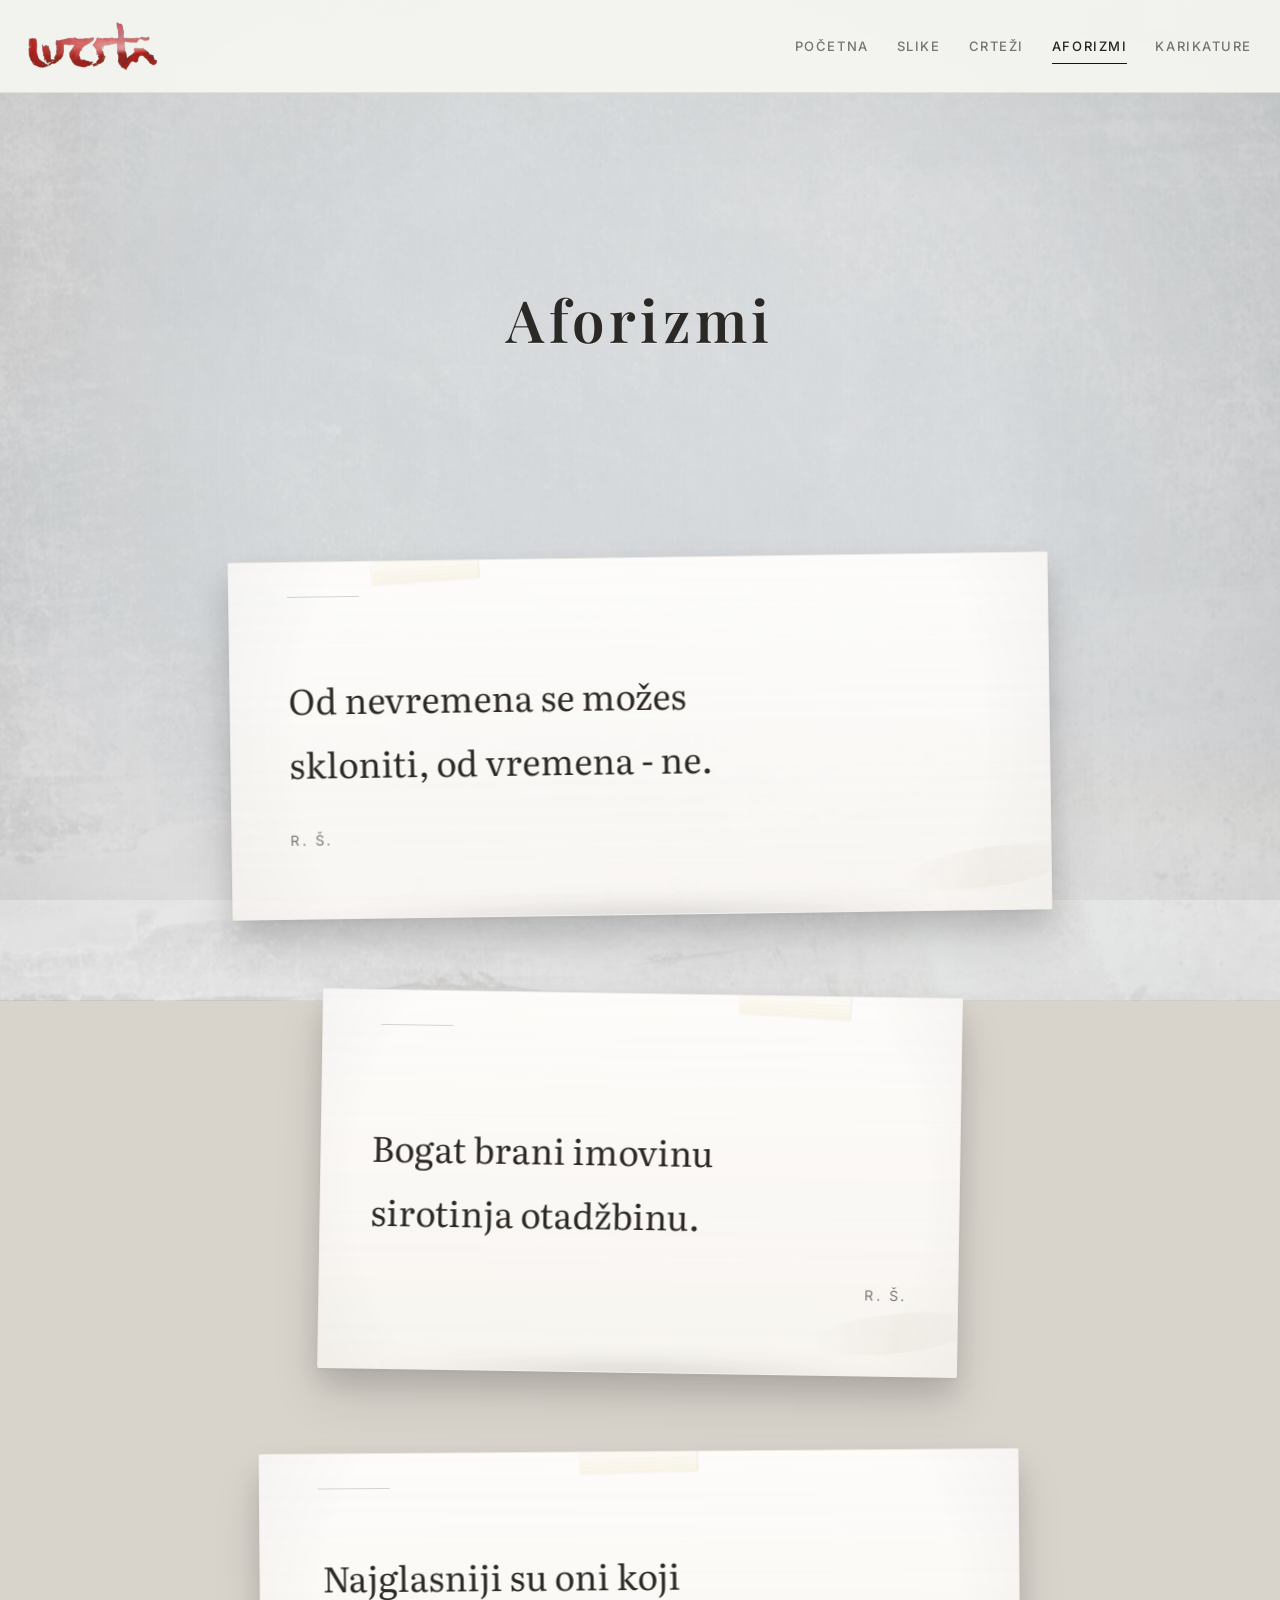
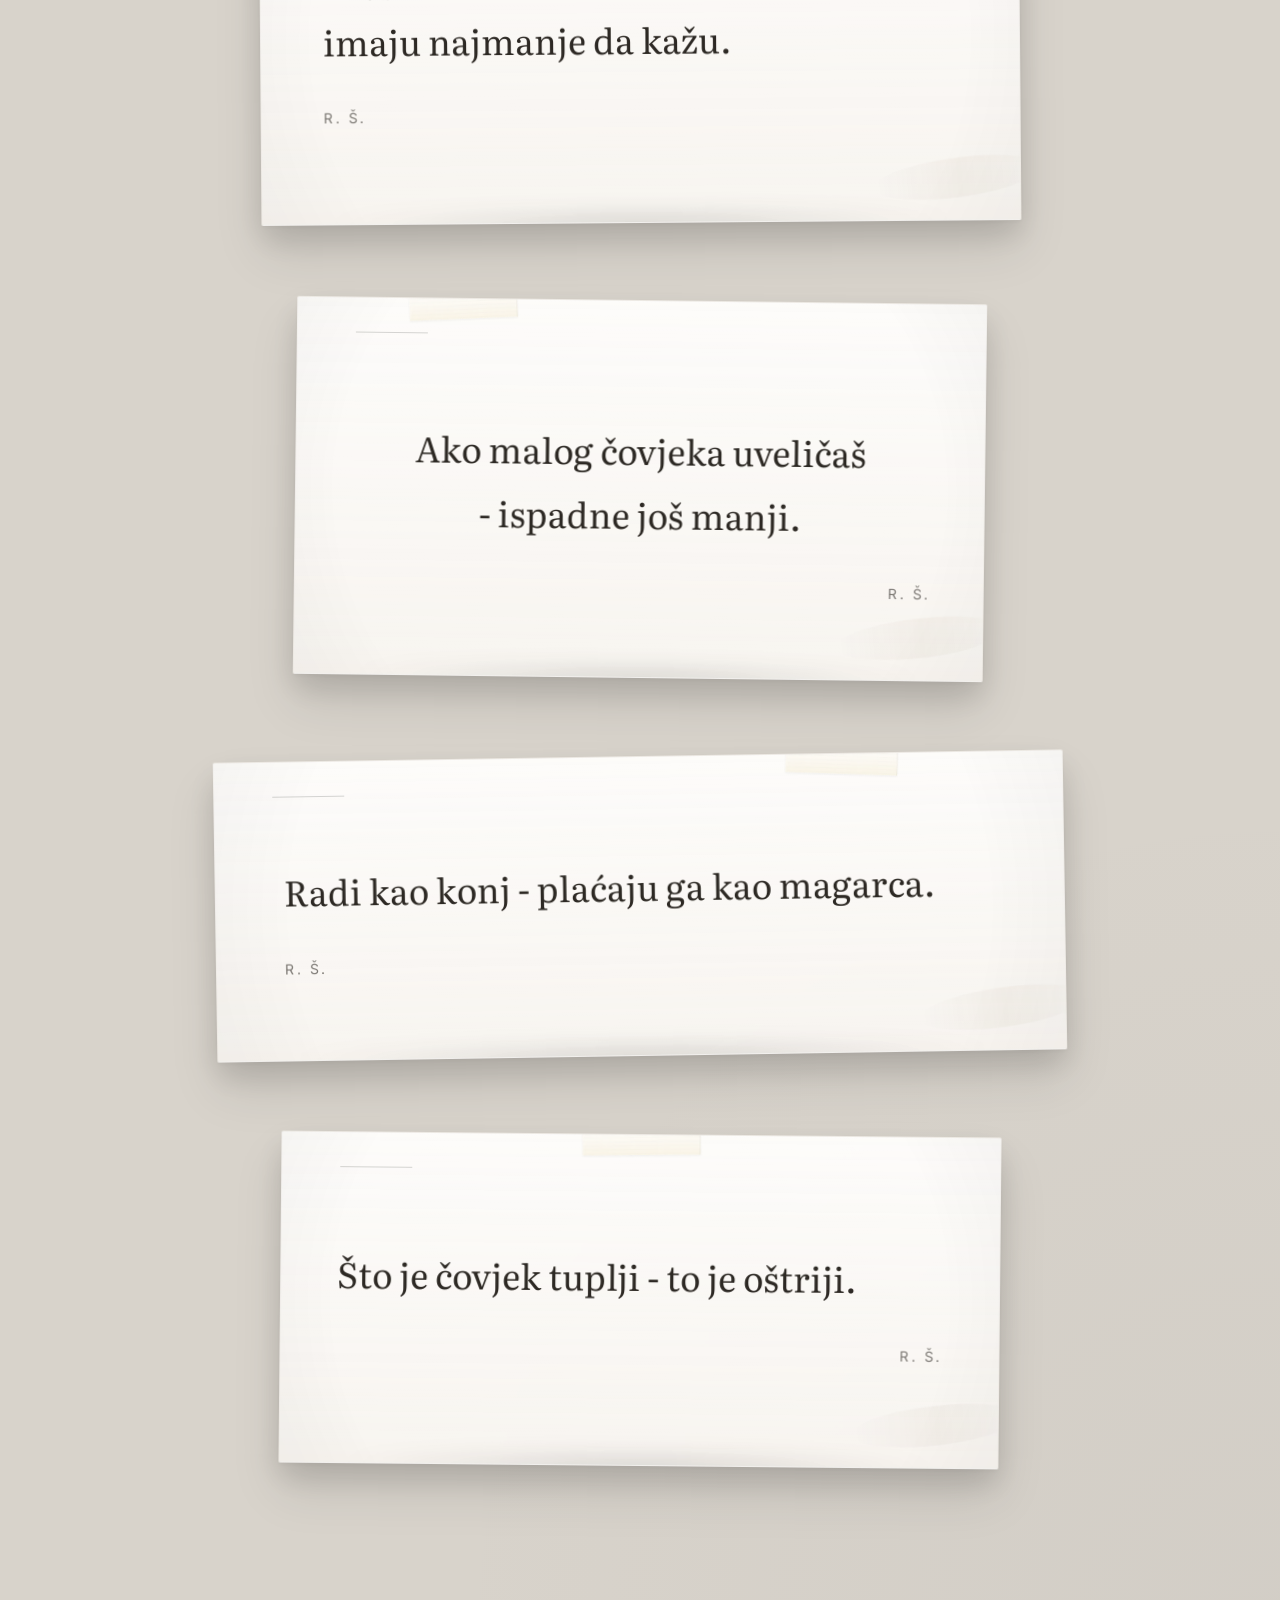
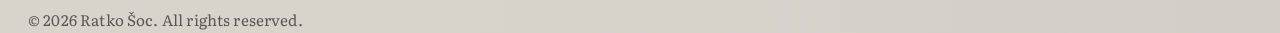
==== aforizmi.html @ 657dc5d2 "initial website upload" ====
<!DOCTYPE html>
<html lang="sr">
<head>
  <meta charset="UTF-8" />
  <meta name="viewport" content="width=device-width, initial-scale=1.0" />
  <title>Aforizmi — Ratko Šoc</title>
  <meta name="description" content="Aforizmi Ratka Šoca." />
  <link rel="preconnect" href="https://fonts.googleapis.com">
  <link rel="preconnect" href="https://fonts.gstatic.com" crossorigin>
  <link href="https://fonts.googleapis.com/css2?family=Cormorant+Garamond:wght@400;500;600&family=Inter:wght@400;500;600&family=Playfair+Display:wght@400;500;600&display=swap" rel="stylesheet">
  <link href="https://fonts.googleapis.com/css2?family=Literata:wght@400;500&display=swap" rel="stylesheet">
  <link rel="stylesheet" href="style.css" />
</head>
<body class="aforizmi-page">
  <div class="aforizmi-bg-texture" id="aforizmiBgTexture"></div>
  <div class="aforizmi-bg-vignette"></div>
  <div class="aforizmi-bg-soften"></div>

  <header class="site-header">
    <div class="container header-inner">
      <a href="index.html" class="brand brand-signature" aria-label="Ratko Šoc home">
        <img src="images/sutan potpis.png" alt="Ratko Šoc signature" class="signature-mark" />
      </a>

  <a href="index.html" class="nav-toggle gallery-home-link" aria-label="Povratak na početnu">
  Početna
</a>

      <nav class="nav" id="site-nav">
        <a href="index.html">Početna</a>
        <a href="paintings.html">Slike</a>
        <a href="drawings.html">Crteži</a>
        <a href="aforizmi.html" class="is-current">Aforizmi</a>
        <a href="karikature.html">Karikature</a>
      </nav>
    </div>
  </header>

  <main class="aforizmi-main">
    <section class="aforizmi-hero section">
      <div class="container">
        <!-- <span class="eyebrow">Misli i zapisi</span> -->
        <h1>Aforizmi</h1>
        <!-- <p>Više volim da se smiju na moj račun, nego na moj žiro račun broj</p> -->
      </div>
    </section>

    <section class="aforizmi-list section">
      <div class="container">
        <div class="aforizmi-item">
          <div class="aforizmi-paper-wrap r1">
            <article class="aforizmi-paper paper-a align-left airy signature-left">
              <span class="aforizmi-tape left"></span>
              <span class="aforizmi-line"></span>
              <span class="aforizmi-brush"></span>
              <span class="aforizmi-paper-shadow"></span>
              <div class="aforizmi-content">
                <div class="aforizmi-text">Od nevremena se možes skloniti, od vremena - ne.</div>
                <span class="aforizmi-author">R. Š.</span>
              </div>
            </article>
          </div>
        </div>

        <div class="aforizmi-item">
          <div class="aforizmi-paper-wrap r2">
            <article class="aforizmi-paper paper-d align-left tight signature-right">
              <span class="aforizmi-tape right"></span>
              <span class="aforizmi-line"></span>
              <span class="aforizmi-brush"></span>
              <span class="aforizmi-paper-shadow"></span>
              <div class="aforizmi-content">
                <div class="aforizmi-text">Bogat brani imovinu sirotinja otadžbinu.</div>
                <span class="aforizmi-author">R. Š.</span>
              </div>
            </article>
          </div>
        </div>

        <div class="aforizmi-item">
          <div class="aforizmi-paper-wrap r3">
            <article class="aforizmi-paper paper-c align-left signature-left">
              <span class="aforizmi-tape center"></span>
              <span class="aforizmi-line"></span>
              <span class="aforizmi-brush"></span>
              <span class="aforizmi-paper-shadow"></span>
              <div class="aforizmi-content">
                <div class="aforizmi-text">Najglasniji su oni koji imaju najmanje da kažu.</div>
                <span class="aforizmi-author">R. Š.</span>
              </div>
            </article>
          </div>
        </div>

        <div class="aforizmi-item">
          <div class="aforizmi-paper-wrap r4">
            <article class="aforizmi-paper paper-b align-center tight signature-right">
              <span class="aforizmi-tape left"></span>
              <span class="aforizmi-line"></span>
              <span class="aforizmi-brush"></span>
              <span class="aforizmi-paper-shadow"></span>
              <div class="aforizmi-content">
                <div class="aforizmi-text">Ako malog čovjeka uveličaš - ispadne još manji.</div>
                <span class="aforizmi-author">R. Š.</span>
              </div>
            </article>
          </div>
        </div>

        <div class="aforizmi-item">
          <div class="aforizmi-paper-wrap r5">
            <article class="aforizmi-paper paper-e align-left airy signature-left">
              <span class="aforizmi-tape right"></span>
              <span class="aforizmi-line"></span>
              <span class="aforizmi-brush"></span>
              <span class="aforizmi-paper-shadow"></span>
              <div class="aforizmi-content">
                <div class="aforizmi-text">Radi kao konj - plaćaju ga kao magarca.</div>
                <span class="aforizmi-author">R. Š.</span>
              </div>
            </article>
          </div>
        </div>

        <div class="aforizmi-item">
          <div class="aforizmi-paper-wrap r6">
            <article class="aforizmi-paper paper-f align-left tight signature-right">
              <span class="aforizmi-tape center"></span>
              <span class="aforizmi-line"></span>
              <span class="aforizmi-brush"></span>
              <span class="aforizmi-paper-shadow"></span>
              <div class="aforizmi-content">
                <div class="aforizmi-text">Što je čovjek tuplji - to je oštriji.</div>
                <span class="aforizmi-author">R. Š.</span>
              </div>
            </article>
          </div>
        </div>
      </div>
    </section>
  </main>

  <footer class="site-footer">
    <div class="container">
      © <span id="year"></span> Ratko Šoc. All rights reserved.
    </div>
  </footer>

  <script src="app.js"></script>
</body>
</html>
---- style.css ----
:root {
  --bg: #f8f7f3;
  --text: #141414;
  --muted: #6d6a64;
  --line: rgba(20, 20, 20, 0.1);
  --soft: #efede7;
  --max: 1240px;
  --transition: 320ms ease;
  --shadow-soft: 0 20px 60px rgba(0, 0, 0, 0.06);
}

* {
  box-sizing: border-box;
  margin: 0;
  padding: 0;
}

html {
  scroll-behavior: smooth;
}

body {
  font-family: 'Inter', sans-serif;
  background:
    radial-gradient(circle at top left, rgba(180, 173, 158, 0.12), transparent 28%),
    radial-gradient(circle at bottom right, rgba(120, 120, 120, 0.06), transparent 24%),
    var(--bg);
  color: var(--text);
  line-height: 1.6;
  -webkit-font-smoothing: antialiased;
  text-rendering: optimizeLegibility;
}

img {
  max-width: 100%;
  display: block;
}

button,
a {
  color: inherit;
}

a {
  text-decoration: none;
}

.container {
  width: min(var(--max), calc(100% - 56px));
  margin: 0 auto;
}

.site-header {
  position: sticky;
  top: 0;
  z-index: 100;
  background: rgba(248, 247, 243, 0.78);
  backdrop-filter: blur(14px);
  border-bottom: 1px solid rgba(20, 20, 20, 0.08);
}

.header-inner {
  min-height: 92px;
  display: flex;
  align-items: center;
  justify-content: space-between;
  gap: 28px;
}

.brand {
  display: inline-flex;
  align-items: center;
  min-height: 56px;
}

.brand-signature {
  padding: 6px 0;
}

.signature-mark {
  height: 48px;
  width: auto;
  object-fit: contain;
  mix-blend-mode: multiply;
  filter: contrast(1.02) saturate(0.95);
  transition: transform var(--transition), opacity var(--transition);
}

.brand:hover .signature-mark,
.brand:focus-visible .signature-mark {
  transform: translateY(-1px);
  opacity: 0.92;
}

.nav-toggle {
  display: none;
  border: 0;
  background: transparent;
  font-size: 0.98rem;
  cursor: pointer;
  color: var(--text);
  letter-spacing: 0.06em;
  text-transform: uppercase;
}

.nav {
  display: flex;
  align-items: center;
  gap: 30px;
}

.nav a {
  position: relative;
  font-size: 0.88rem;
  color: var(--muted);
  letter-spacing: 0.08em;
  text-transform: uppercase;
  transition: color var(--transition);
}

.nav a::after {
  content: "";
  position: absolute;
  left: 0;
  bottom: -8px;
  width: 100%;
  height: 1px;
  background: var(--text);
  transform: scaleX(0);
  transform-origin: left;
  transition: transform var(--transition);
}

.nav a:hover,
.nav a:focus-visible,
.nav a.is-current {
  color: var(--text);
}

.nav a:hover::after,
.nav a:focus-visible::after,
.nav a.is-current::after {
  transform: scaleX(1);
}

.hero {
  padding: 80px 0 56px;
}

.hero-grid {
  display: grid;
  grid-template-columns: minmax(0, 0.95fr) minmax(0, 1.2fr);
  gap: 64px;
  align-items: center;
}

.hero-copy {
  max-width: 500px;
 
}

.eyebrow {
  display: inline-block;
  font-size: 0.78rem;
  text-transform: uppercase;
  letter-spacing: 0.18em;
  color: var(--muted);
  margin-bottom: 22px;
}

h1,
h2,
h3 {
  font-family: 'Playfair Display', serif;
  font-weight: 500;
  line-height: 0.95;
  letter-spacing: -0.02em;
}

h1 {
  font-size: clamp(3.3rem, 7vw, 6rem);
  margin-bottom: 26px;
}

.hero-copy .artist-quote p  {
  font-family: 'Literata', serif;
  color: rgba(40, 36, 32, 0.75);
  line-height: 1.7;
}

.hero-actions {
  display: flex;
  gap: 14px;
  flex-wrap: wrap;
}

.button,
.button-secondary {
  display: inline-flex;
  align-items: center;
  justify-content: center;
  min-height: 48px;
  padding: 0 22px;
  border: 1px solid var(--text);
  font-size: 0.92rem;
  transition: all var(--transition);
  cursor: pointer;
}

.button {
  background: var(--text);
  color: #fff;
}

.button:hover,
.button:focus-visible {
  transform: translateY(-2px);
  box-shadow: var(--shadow-soft);
  background: #262626;
  border-color: #262626;
}

.button-secondary {
  background: transparent;
  color: var(--text);
  border-color: rgba(20, 20, 20, 0.16);
}

.button-secondary:hover,
.button-secondary:focus-visible {
  transform: translateY(-2px);
  border-color: var(--text);
  background: rgba(255, 255, 255, 0.55);
}

.hero-figure {
  position: relative;
  background: rgba(255, 255, 255, 0.56);
  padding: 20px;
  box-shadow: var(--shadow-soft);
  border: 1px solid rgba(20, 20, 20, 0.06);
}

.hero-figure::before {
  content: "";
  position: absolute;
  inset: 12px;
  border: 1px solid rgba(20, 20, 20, 0.05);
  pointer-events: none;
  z-index: 2;
}

.hero-carousel {
  overflow: hidden;
}

.hero-carousel-track {
  position: relative;
  width: 100%;
  aspect-ratio: 4 / 5;
  background: #f3f0ea;
}

.hero-slide {
  position: absolute;
  inset: 0;
  opacity: 0;
  z-index: 0;
  pointer-events: none;
  transition: opacity 1200ms ease;
}

.hero-slide.active {
  opacity: 1;
  z-index: 1;
  pointer-events: auto;
}

.hero-slide img {
  width: 100%;
  height: 100%;
  object-fit: cover;
  transform: scale(1);
}

@keyframes heroKenBurns {
  from { transform: scale(1); }
  to { transform: scale(1.08); }
}

.hero-dots {
  position: absolute;
  left: 50%;
  bottom: 72px;
  transform: translateX(-50%);
  display: flex;
  gap: 8px;
  z-index: 3;
}

.hero-dot {
  width: 6px;
  height: 6px;
  border-radius: 50%;
  border: none;
  background: rgba(255, 255, 255, 0.4);
  cursor: pointer;
  transition: all 300ms ease;
}

.hero-dot.active {
  background: rgba(255, 255, 255, 0.95);
  transform: scale(1.6);
}

.hero-progress {
  position: absolute;
  left: 20px;
  right: 20px;
  bottom: 40px;
  height: 2px;
  background: rgba(255, 255, 255, 0.22);
  z-index: 3;
  overflow: hidden;
}

.hero-progress-bar {
  height: 100%;
  width: 0%;
  background: rgba(255, 255, 255, 0.92);
}

.hero-caption {
  display: flex;
  justify-content: space-between;
  gap: 16px;
  padding-top: 14px;
  font-size: 0.84rem;
  color: var(--muted);
  letter-spacing: 0.04em;
}

.section {
  padding: 86px 0;
  border-top: 1px solid var(--line);
}

.section-head {
  display: flex;
  align-items: end;
  justify-content: space-between;
  gap: 24px;
  margin-bottom: 34px;
}

.section-head h2 {
  font-size: clamp(2.6rem, 4vw, 3.8rem);
}

.section-head p {
  max-width: 46ch;
  color: var(--muted);
  font-size: 0.97rem;
}

.entry-grid {
  display: grid;
  grid-template-columns: repeat(3, 1fr);
  gap: 30px;
}

.entry-card {
  display: block;
}

.entry-media {
  overflow: hidden;
  background: rgba(255, 255, 255, 0.54);
  margin-bottom: 16px;
  padding: 14px;
  border: 1px solid rgba(20, 20, 20, 0.06);
  transition: transform var(--transition), box-shadow var(--transition);
  
}
.entry-media img {
  width: 100%;
  height: 420px;
  object-fit: cover;
  transition: transform 700ms ease;
}

.entry-card:hover .entry-media,
.entry-card:focus-visible .entry-media {
  transform: translateY(-4px);
  box-shadow: var(--shadow-soft);
}

.entry-card:hover .entry-media img,
.entry-card:focus-visible .entry-media img {
  transform: scale(1.035);
}

.entry-meta {
  display: flex;
  flex-direction: column;     /* stack text */
  align-items: center;        /* center horizontally */
  justify-content: center;
  text-align: center;         /* center text */
}

.entry-meta h3 {
  font-size: 2.3rem;
  margin: 0;
  letter-spacing: -0.01em;
}

.entry-meta span {
  color: var(--muted);
  font-size: 0.92rem;
}

.about-grid {
  display: grid;
  grid-template-columns: 0.95fr 1.05fr;
  gap: 54px;
  align-items: start;
}

.about-image {
  background: rgba(255, 255, 255, 0.56);
  /* padding: 20px; */
  box-shadow: var(--shadow-soft);
  border: 1px solid rgba(20, 20, 20, 0.06);
}

.about-image img {
  width: 100%;
  aspect-ratio: 4 / 5;
  object-fit: cover;
}

.about-copy {
  display: flex;
  flex-direction: column;
}

.about-copy h2 {
  font-size: clamp(2.8rem, 4.5vw, 4.2rem);
  margin-bottom: 3rem;
}

.about-copy p {
  color: var(--muted);
  max-width: 60ch;
  margin-bottom: 1.5rem;
  font-size: 0.99rem;
}


.list-grid {
  display: grid;
  grid-template-columns: 1fr 1fr;
  gap: 42px;
}

.list-block h3 {
  font-size: 2rem;
  margin-bottom: 20px;
}

.list-item {
  padding: 17px 0;
  border-bottom: 1px solid var(--line);
  color: var(--muted);
  display: flex;
  justify-content: space-between;
  gap: 18px;
  font-size: 0.94rem;
}

.list-item strong {
  color: var(--text);
  font-weight: 500;
}

.contact-box {
  max-width: 760px;
}

.contact-box h2 {
  font-size: clamp(2.8rem, 5vw, 4.7rem);
  margin-bottom: 18px;
}

.contact-box p {
  color: var(--muted);
  font-size: 1rem;
  margin-bottom: 30px;
  max-width: 52ch;
}

.contact-links {
  display: flex;
  flex-wrap: wrap;
  gap: 14px;
}

.contact-links a {
  min-height: 48px;
  display: inline-flex;
  align-items: center;
  padding: 0 18px;
  border: 1px solid rgba(20, 20, 20, 0.12);
  background: rgba(255, 255, 255, 0.42);
  transition: border-color var(--transition), transform var(--transition), background var(--transition);
}

.contact-links a:hover {
  border-color: var(--text);
  background: rgba(255, 255, 255, 0.8);
  transform: translateY(-2px);
}

.subhero {
  padding: 72px 0 24px;
}

.subhero-inner h1 {
  margin-bottom: 18px;
}

.gallery-section {
  padding-top: 34px;
}

.gallery-grid {
  display: grid;
  grid-template-columns: repeat(3, 1fr);
  gap: 26px;
}

.gallery-card {
  border: 0;
  background: transparent;
  cursor: pointer;
  padding: 0;
}

.gallery-card img {
  width: 100%;
  height: 420px;
  object-fit: cover;
  background: rgba(255, 255, 255, 0.56);
  padding: 14px;
  border: 1px solid rgba(20, 20, 20, 0.06);
  transition: transform var(--transition), box-shadow var(--transition);
}

.gallery-card:hover img,
.gallery-card:focus-visible img {
  transform: translateY(-4px);
  box-shadow: var(--shadow-soft);
}

/* MINIMAL GALLERY LIGHTBOX */

.lightbox {
  position: fixed;
  inset: 0;
  background: rgba(248, 247, 243, 0.985);
  display: none;
  align-items: center;
  justify-content: center;
  z-index: 999;
  padding: 36px 24px 24px;
}

.lightbox.active {
  display: flex;
}

.gallery-lightbox-minimal {
  background: rgba(248, 247, 243, 0.985);
}

.gallery-minimal-stage {
  width: min(1400px, 100%);
  height: 100%;
  display: grid;
  grid-template-columns: 90px minmax(0, 1fr) 90px;
  align-items: center;
  gap: 18px;
}

.gallery-minimal-figure-wrap {
  display: flex;
  flex-direction: column;
  align-items: center;
  justify-content: center;
  min-width: 0;
}

.gallery-minimal-figure {
  width: 100%;
  display: flex;
  align-items: center;
  justify-content: center;
}

.gallery-minimal-figure img,
#galleryLightboxImage {
  max-width: 100%;
  max-height: 78vh;
  width: auto;
  height: auto;
  object-fit: contain;
  box-shadow: 0 18px 60px rgba(0, 0, 0, 0.06);
}

.gallery-minimal-meta {
  margin-top: 18px;
  display: flex;
  align-items: center;
  justify-content: center;
  flex-wrap: wrap;
  gap: 10px;
  color: var(--muted);
  font-size: 0.9rem;
  letter-spacing: 0.03em;
  text-align: center;
}

.gallery-meta-title,
#galleryLightboxTitle {
  color: var(--text);
  font-family: 'Cormorant Garamond', serif;
  font-size: 1.4rem;
  line-height: 1;
}

.gallery-meta-year,
.gallery-meta-technique,
.gallery-meta-sep,
#galleryLightboxYear,
#galleryLightboxTechnique {
  color: var(--muted);
}

.gallery-nav {
  border: none;
  background: transparent;
  color: var(--muted);
  font-size: 0.82rem;
  letter-spacing: 0.14em;
  text-transform: uppercase;
  cursor: pointer;
  transition: color var(--transition), transform var(--transition), opacity var(--transition);
  align-self: center;
  justify-self: center;
  opacity: 0.7;
}

.gallery-nav:hover,
.gallery-nav:focus-visible {
  color: var(--text);
  opacity: 1;
  transform: translateY(-1px);
}

.lightbox-close.minimal-close,
.minimal-close {
  position: absolute;
  top: 18px;
  right: 18px;
  border: none;
  background: transparent;
  color: var(--muted);
  font-size: 0.82rem;
  letter-spacing: 0.14em;
  text-transform: uppercase;
  padding: 0;
  min-height: auto;
  cursor: pointer;
}

.lightbox-close.minimal-close:hover,
.lightbox-close.minimal-close:focus-visible,
.minimal-close:hover,
.minimal-close:focus-visible {
  color: var(--text);
  transform: none;
}

/* fallback for old lightbox controls */
.lightbox-controls {
  display: flex;
  gap: 10px;
  margin-top: 20px;
  flex-wrap: wrap;
}

.lightbox-btn,
.lightbox-close {
  border: 1px solid rgba(20, 20, 20, 0.12);
  background: rgba(255, 255, 255, 0.9);
  color: var(--text);
  min-height: 44px;
  padding: 0 16px;
  cursor: pointer;
  transition: border-color var(--transition), transform var(--transition);
}

.lightbox-btn:hover,
.lightbox-close:hover {
  border-color: var(--text);
  transform: translateY(-1px);
}

.site-footer {
  font-family: 'Literata', serif;
  font-size: 0.95rem;
  letter-spacing: 0.01em;
  color: rgba(40, 36, 32, 0.7);
}

@media (max-width: 1024px) {
  .hero-grid,
  .about-grid,
  .list-grid {
    grid-template-columns: 1fr;
  }

  .entry-grid,
  .gallery-grid {
    grid-template-columns: repeat(2, 1fr);
  }
}

@media (max-width: 900px) {
  .gallery-minimal-stage {
    grid-template-columns: 1fr;
    gap: 14px;
  }

  .gallery-nav {
    font-size: 0.78rem;
    letter-spacing: 0.12em;
  }

  .gallery-nav-prev {
    order: 2;
  }

  .gallery-minimal-figure-wrap {
    order: 1;
  }

  .gallery-nav-next {
    order: 3;
  }

  .gallery-minimal-figure img,
  #galleryLightboxImage {
    max-height: 68vh;
  }

  .gallery-minimal-meta {
    margin-top: 16px;
    gap: 8px;
  }

  .gallery-meta-title,
  #galleryLightboxTitle {
    width: 100%;
    font-size: 1.25rem;
  }
}

@media (max-width: 720px) {
  .container {
    width: min(var(--max), calc(100% - 28px));
  }

  .header-inner {
    min-height: 78px;
    align-items: center;
  }

  .signature-mark {
    height: 36px;
  }

  .nav-toggle {
    display: inline-flex;
  }

  .nav {
    position: absolute;
    left: 14px;
    right: 14px;
    top: calc(100% + 10px);
    background: rgba(248, 247, 243, 0.98);
    border: 1px solid rgba(20, 20, 20, 0.08);
    padding: 16px;
    display: none;
    flex-direction: column;
    align-items: flex-start;
    gap: 14px;
    box-shadow: var(--shadow-soft);
  }

  .nav.open {
    display: flex;
  }

  .hero {
    padding-top: 42px;
  }

  .hero-dots {
    bottom: 68px;
  }

  .hero-progress {
    left: 20px;
    right: 20px;
    bottom: 38px;
  }

  .entry-grid,
  .gallery-grid {
    grid-template-columns: 1fr;
  }

  .section-head,
  .hero-caption,
  .list-item,
  .gallery-detail-item,
  .entry-meta {
    flex-direction: column;
    align-items: flex-start;
  }

  .entry-media img,
  .gallery-card img {
    height: auto;
    aspect-ratio: 4 / 5;
  }

  .gallery-minimal-meta {
    flex-direction: column;
    gap: 6px;
  }

  .gallery-meta-sep {
    display: none;
  }
}
/*artist-quote*/
.artist-quote {
  margin: 44px 0 50px;
  max-width: 620px;
  position: relative;
  padding-left: 0;

  opacity: 0;
  transform: translateY(28px);
  animation: quoteReveal 1.4s cubic-bezier(0.22, 1, 0.36, 1) forwards;
  animation-delay: 0.4s;
}



/* main quote */
.artist-quote p {
  margin: 0;
  font-family: 'Literata', serif;
  font-size: clamp(20px, 1.6vw, 26px);
  line-height: 1.6;
  letter-spacing: 0.005em;
  color: rgba(20, 20, 20, 0.9);
  text-wrap: pretty;
}

/* author */
.artist-quote footer {
   font-family: 'Literata', serif;
  margin-top: 18px;
  padding-top: 14px;
  font-size: 1rem;
  letter-spacing: 0.16em;
  text-transform: uppercase;
  color: rgba(20, 20, 20, 0.42);

  border-top: 1px solid rgba(20, 20, 20, 0.08);

  display: block;
  width: 100%;
 
  text-align: right;
}

.quote-margin {
  margin:1000px;
}

/* animations */
@keyframes quoteReveal {
  0% {
    opacity: 0;
    transform: translateY(28px);
  }
  100% {
    opacity: 1;
    transform: translateY(0);
  }
}



/*quote mobile*/
@media (max-width: 720px) {
  .artist-quote {
    max-width: 100%;
    padding-left: 18px;
    margin: 28px 0 34px;
  }

  .artist-quote::after {
    font-size: 56px;
    top: -18px;
    left: -6px;
  }

  .artist-quote p {
    font-size: 19px;
    line-height: 1.5;
  }

  .artist-quote footer {
    margin-top: 14px;
    font-size: 10px;
    letter-spacing: 0.12em;
  }
}

/* AFORIZMI PAGE */
.aforizmi-page {
  background-color: #d8d3cb;
  color: #2f2a25;
  font-family: 'Inter', sans-serif;
  overflow-x: hidden;
  position: relative;
  min-height: 100vh;
}

.aforizmi-page .site-header {
  background: rgba(216, 211, 203, 0.82);
}

.aforizmi-bg-texture,
.aforizmi-bg-vignette,
.aforizmi-bg-soften {
  position: fixed;
  inset: 0;
  pointer-events: none;
}

.aforizmi-bg-texture {
  inset: -60px;
  z-index: 0;
  background:
    linear-gradient(rgba(255,255,255,0.72), rgba(255,255,255,0.72)),
    url("images/tekstura.jpg") center center / cover no-repeat;
  transform: translate3d(0, 0, 0) scale(1.08);
  will-change: transform;
}

.aforizmi-bg-vignette {
  z-index: 0;
  background: radial-gradient(circle at center, rgba(255,255,255,0) 45%, rgba(0,0,0,0.14) 100%);
  opacity: 0.42;
}

.aforizmi-bg-soften {
  z-index: 0;
  background:
    linear-gradient(rgba(255,255,255,0.06) 1px, transparent 1px),
    linear-gradient(90deg, rgba(0,0,0,0.02) 1px, transparent 1px);
  background-size: 6px 6px;
  opacity: 0.08;
  mix-blend-mode: multiply;
}

.aforizmi-main {
  position: relative;
  z-index: 1;
}

.aforizmi-hero {
  min-height: 48vh;
  display: flex;
  align-items: center;
  justify-content: center;
  text-align: center;
  padding: 72px 0 36px;
  border-top: 0;
}

.aforizmi-hero h1 {
  margin-bottom: 16px;
  font-family: 'Playfair Display', serif;
  font-size: clamp(34px, 5vw, 58px);
  font-weight: 600;
  line-height: 1.08;
  letter-spacing: 0.08em;
  color: #2b2926;
  text-shadow: 0 1px 0 rgba(255,255,255,0.4);
}

.aforizmi-hero p {
  max-width: 42ch;
  margin: 0 auto;
  font-size: 16px;
  line-height: 1.9;
  color: rgba(47, 42, 37, 0.72);
}

.aforizmi-list {
  padding-top: 10px;
  border-top: 0;
}

.aforizmi-item {
  display: flex;
  justify-content: center;
  padding: 22px 0 56px;
}

.aforizmi-paper-wrap {
  position: relative;
  width: 100%;
  display: flex;
  justify-content: center;
  opacity: 0;
  transform: translateY(40px);
  transition: opacity 900ms ease, transform 900ms ease;
}

.aforizmi-paper-wrap.visible {
  opacity: 1;
  transform: translateY(0);
}

.aforizmi-paper-wrap.r1 { --paper-rotate: -0.8deg; }
.aforizmi-paper-wrap.r2 { --paper-rotate: 0.9deg; }
.aforizmi-paper-wrap.r3 { --paper-rotate: -0.45deg; }
.aforizmi-paper-wrap.r4 { --paper-rotate: 0.7deg; }
.aforizmi-paper-wrap.r5 { --paper-rotate: -0.9deg; }
.aforizmi-paper-wrap.r6 { --paper-rotate: 0.55deg; }

.aforizmi-paper {
  position: relative;
  width: 100%;
  transform: rotate(var(--paper-rotate, 0deg));
  background:
    linear-gradient(180deg, rgba(255,255,255,0.78), rgba(255,255,255,0.36)),
    rgba(249, 245, 237, 0.82);
  border: 1px solid rgba(75, 61, 47, 0.06);
  border-radius: 2px;
  backdrop-filter: blur(1.2px);
  overflow: hidden;
  box-shadow:
    0 2px 4px rgba(0,0,0,0.04),
    0 14px 30px rgba(0,0,0,0.12),
    0 28px 50px rgba(0,0,0,0.10);
  transition: transform 350ms ease, box-shadow 350ms ease;
}

.aforizmi-paper:hover {
  transform: rotate(var(--paper-rotate, 0deg)) translateY(-3px);
  box-shadow:
    0 4px 8px rgba(0,0,0,0.05),
    0 18px 34px rgba(0,0,0,0.14),
    0 34px 58px rgba(0,0,0,0.11);
}

.aforizmi-paper-shadow {
  position: absolute;
  left: 6%;
  right: 6%;
  bottom: -18px;
  height: 32px;
  z-index: -1;
  background: radial-gradient(ellipse at center, rgba(0,0,0,0.16) 0%, rgba(0,0,0,0.06) 45%, rgba(0,0,0,0.00) 75%);
  filter: blur(10px);
  transform: scaleX(0.92);
}

.aforizmi-paper::before {
  content: "";
  position: absolute;
  inset: 0;
  pointer-events: none;
  background:
    linear-gradient(rgba(0,0,0,0.012) 1px, transparent 1px),
    linear-gradient(90deg, rgba(0,0,0,0.010) 1px, transparent 1px);
  background-size: 4px 4px;
  opacity: 0.15;
  transform: scale(1.01);
}

.aforizmi-paper::after {
  content: "";
  position: absolute;
  inset: 0;
  pointer-events: none;
  background: radial-gradient(circle at center, rgba(0,0,0,0) 78%, rgba(0,0,0,0.08) 100%);
  mix-blend-mode: multiply;
  opacity: 0.35;
}

.aforizmi-line {
  position: absolute;
  top: 34px;
  left: 58px;
  width: 72px;
  height: 1px;
  background: rgba(0,0,0,0.16);
  z-index: 2;
}

.aforizmi-tape {
  position: absolute;
  width: 118px;
  height: 34px;
  top: -14px;
  left: 50%;
  z-index: 3;
  background: linear-gradient(180deg, rgba(255,255,255,0.54), rgba(239,228,194,0.40));
  border-left: 1px solid rgba(255,255,255,0.20);
  border-right: 1px solid rgba(0,0,0,0.04);
  box-shadow: 0 1px 2px rgba(0,0,0,0.05), 0 0 0 1px rgba(255,255,255,0.08) inset;
  opacity: 0.94;
  backdrop-filter: blur(1px);
}

.aforizmi-tape::before {
  content: "";
  position: absolute;
  inset: 0;
  background:
    linear-gradient(90deg, rgba(255,255,255,0.10), rgba(255,255,255,0.02)),
    linear-gradient(rgba(0,0,0,0.025) 1px, transparent 1px);
  background-size: auto, 4px 4px;
  opacity: 0.38;
}

.aforizmi-tape.left { left: 24%; transform: translateX(-50%) rotate(-3deg); width: 108px; }
.aforizmi-tape.right { left: 74%; transform: translateX(-50%) rotate(2.8deg); width: 112px; }
.aforizmi-tape.center { left: 50%; transform: translateX(-50%) rotate(-1deg); }

.aforizmi-content { position: relative; z-index: 2; }
.aforizmi-text {
  margin: 20px 0 34px;
  font-family: 'Cormorant Garamond', serif;
  font-size: clamp(26px, 3.3vw, 35px);
  line-height: 1.82;
  max-width: 32ch;
  color: #2d2924;
  text-wrap: balance;
}

.aforizmi-author {
  display: block;
  max-width: 32ch;
  font-size: 14px;
  letter-spacing: 0.16em;
  text-transform: uppercase;
  color: rgba(47, 42, 37, 0.62);
}

.aforizmi-paper.paper-a { max-width: 820px; padding: 86px 58px 66px; }
.aforizmi-paper.paper-b { max-width: 690px; padding: 98px 52px 74px; }
.aforizmi-paper.paper-c { max-width: 760px; padding: 72px 62px 94px; }
.aforizmi-paper.paper-d { max-width: 640px; padding: 106px 50px 68px; }
.aforizmi-paper.paper-e { max-width: 850px; padding: 78px 68px 80px; }
.aforizmi-paper.paper-f { max-width: 720px; padding: 90px 56px 100px; }

.aforizmi-paper.align-left .aforizmi-text,
.aforizmi-paper.align-left .aforizmi-author { margin-left: 0; margin-right: auto; text-align: left; }
.aforizmi-paper.align-center .aforizmi-text,
.aforizmi-paper.align-center .aforizmi-author { margin-left: auto; margin-right: auto; text-align: center; }
.aforizmi-paper.signature-right .aforizmi-author { margin-left: auto; margin-right: 0; text-align: right; }
.aforizmi-paper.signature-left .aforizmi-author { margin-left: 0; margin-right: auto; text-align: left; }
.aforizmi-paper.tight .aforizmi-text { max-width: 28ch; }
.aforizmi-paper.airy .aforizmi-text { max-width: 34ch; }

.aforizmi-brush {
  position: absolute;
  right: -20px;
  bottom: 22px;
  width: 168px;
  height: 40px;
  z-index: 1;
  background: linear-gradient(90deg, rgba(121,93,58,0.00) 0%, rgba(121,93,58,0.03) 22%, rgba(121,93,58,0.07) 52%, rgba(121,93,58,0.04) 80%, rgba(121,93,58,0.00) 100%);
  transform: rotate(-5deg);
  border-radius: 60% 40% 55% 45% / 60% 38% 62% 40%;
  filter: blur(0.5px);
  opacity: 0.72;
}

@media (max-width: 768px) {
  .aforizmi-bg-texture { inset: -20px; transform: translate3d(0, 0, 0) scale(1.03); }
  .aforizmi-hero { min-height: 36vh; padding-top: 48px; }
  .aforizmi-item { padding: 18px 0 42px; }
  .paper-a, .paper-b, .paper-c, .paper-d, .paper-e, .aforizmi-paper.paper-f { max-width: 100%; padding-left: 26px; padding-right: 26px; }
  .aforizmi-paper.paper-a { padding-top: 66px; padding-bottom: 48px; }
  .aforizmi-paper.paper-b { padding-top: 76px; padding-bottom: 58px; }
  .aforizmi-paper.paper-c { padding-top: 58px; padding-bottom: 70px; }
  .aforizmi-paper.paper-d { padding-top: 82px; padding-bottom: 52px; }
  .aforizmi-paper.paper-e { padding-top: 62px; padding-bottom: 60px; }
  .aforizmi-paper.paper-f { padding-top: 72px; padding-bottom: 74px; }
  .aforizmi-line { left: 26px; width: 54px; }
  .aforizmi-text, .aforizmi-author { max-width: 100%; }
  .aforizmi-tape, .aforizmi-tape.left, .aforizmi-tape.right, .aforizmi-tape.center { width: 94px; height: 28px; top: -12px; left: 50%; transform: translateX(-50%) rotate(-1deg); }
  .aforizmi-brush { width: 126px; height: 32px; right: -16px; bottom: 18px; }
  .aforizmi-paper-shadow { left: 4%; right: 4%; height: 24px; bottom: -14px; }
}

/* FIX: header na aforizmi strani */
body.aforizmi-page .site-header {

   background: rgba(248, 247, 243, 0.92);
  backdrop-filter: blur(14px);
  border-bottom: 1px solid rgba(20, 20, 20, 0.08);
}

/* aforizmi font */




/* aforizmi font */
body.aforizmi-page .aforizmi-text {
  font-family: 'Literata', serif;
  font-weight: 400;
}

body.aforizmi-page .aforizmi-author {
  font-family: 'Inter', sans-serif;
  letter-spacing: 0.18em;
}


/* AFORIZMI HEADER REFINEMENT */
body.aforizmi-page .site-header {
  background: rgba(248, 247, 243, 0.88);
  backdrop-filter: blur(12px);
  border-bottom: 1px solid rgba(20, 20, 20, 0.08);
  transition: box-shadow 300ms ease, background 300ms ease;
}

body.aforizmi-page.scrolled .site-header {
  background: rgba(248, 247, 243, 0.92);
  box-shadow:
    0 2px 6px rgba(0, 0, 0, 0.04),
    0 14px 34px rgba(0, 0, 0, 0.10);
}

body.aforizmi-page .site-header .nav {
  gap: 28px;
}

body.aforizmi-page .site-header .nav a {
  font-family: 'Inter', sans-serif;
  font-size: 13px;
  font-weight: 500;
  letter-spacing: 0.12em;
  text-transform: uppercase;
  color: rgba(40, 36, 32, 0.78);
  opacity: 0.78;
  transition: color 200ms ease, opacity 200ms ease, letter-spacing 200ms ease;
}

body.aforizmi-page .site-header .nav a:hover,
body.aforizmi-page .site-header .nav a:focus-visible,
body.aforizmi-page .site-header .nav a.is-current {
  color: rgba(40, 36, 32, 1);
  opacity: 1;
}

body.aforizmi-page .signature-mark {
  opacity: 0.9;
}

body.aforizmi-page .brand:hover .signature-mark,
body.aforizmi-page .brand:focus-visible .signature-mark {
  opacity: 1;
}

/* =========================
   ABOUT BUTTONS
========================= */

.about-actions {
  margin-top: 24px;
  display: flex;
  justify-content: flex-start; /* 👉 pomera desno */
  gap: 23px;
  
}

.btn-ghost {
  display: inline-block;
  padding: 10px 18px;
  font-family: 'Inter', sans-serif;
  font-size: 12px;
  letter-spacing: 0.12em;
  text-transform: uppercase;
  color: rgba(40, 36, 32, 0.8);
  border: 1px solid rgba(40, 36, 32, 0.2);
  background: transparent;
  cursor: pointer;
  transition: all 200ms ease;
}

.btn-ghost:hover {
  background: rgba(40, 36, 32, 0.05);
  border-color: rgba(40, 36, 32, 0.4);
  color: rgba(40, 36, 32, 1);
}

/* =========================
   KRITIKA POPUP
========================= */

/* =========================
   KRITIKA POPUP
========================= */

.kritika-overlay {
  position: fixed;
  inset: 0;
  background: rgba(17, 17, 17, 0.42);
  display: none;
  align-items: center;
  justify-content: center;
  padding: 32px;
  z-index: 999;
}

.kritika-overlay.active {
  display: flex;
}

.kritika-modal {
  position: relative;
  width: min(70vw, 980px);
  max-height: 82vh;
  overflow-y: auto;
  padding: 56px 64px;
  border: 1px solid rgba(40, 36, 32, 0.08);
  background:
    linear-gradient(rgba(250, 247, 241, 0.94), rgba(250, 247, 241, 0.94)),
    url("images/tekstura.jpg") center center / cover no-repeat;
  box-shadow:
    0 12px 30px rgba(0, 0, 0, 0.12),
    0 30px 70px rgba(0, 0, 0, 0.18);
  color: #2a2723;
}

.kritika-modal::before {
  content: "";
  position: absolute;
  inset: 16px;
  border: 1px solid rgba(40, 36, 32, 0.06);
  pointer-events: none;
}

.kritika-close {
  position: absolute;
  top: 22px;
  right: 26px;

  font-family: 'Inter', sans-serif;
  font-size: 11px;
  letter-spacing: 0.18em;
  text-transform: uppercase;

  color: rgba(40, 36, 32, 0.6);

  background: none;
  border: none;
  cursor: pointer;

  transition: all 200ms ease;
}

.kritika-close:hover,
.kritika-close:focus-visible {
  color: rgba(40, 36, 32, 1);
}

.kritika-content {
  max-width: 680px;
  margin: 0 auto;
}

.kritika-content h2 {
  margin: 0 0 22px;
  font-family: 'Cormorant Garamond', serif;
  font-size: clamp(2.2rem, 4vw, 3.2rem);
  font-weight: 500;
  line-height: 1;
  letter-spacing: -0.02em;
  color: #1f1b18;
}

.kritika-content p {
  margin: 0 0 20px;
  font-family: 'Literata', serif;
  font-size: 1.1rem;      /* 👉 povećano */
  line-height: 2;         /* 👉 više vazduha */
  letter-spacing: 0.01em;
  color: rgba(42, 39, 35, 0.92);
}

.kritika-content p:last-child {
  margin-bottom: 0;
}

.kritika-quote footer {
  text-align: right;
   font-family: 'Literata', serif;
   font-size: 1.2rem;
   color: rgba(42, 39, 35, 0.92);
}

@media (max-width: 900px) {
  .kritika-overlay {
    padding: 18px;
  }

  .kritika-modal {
    width: min(100vw - 36px, 900px);
    max-height: 86vh;
    padding: 44px 28px 34px;
  }

  .kritika-content {
    max-width: 100%;
  }

  .kritika-content h2 {
    margin-bottom: 18px;
  }

  .kritika-content p {
    font-size: 1rem;
    line-height: 1.82;
  }
}

/* =========================================
   RESPONSIVE REWORK — TABLET + MOBILE
   DODAJ NA SAM KRAJ style.css
========================================= */

/* TABLET */
@media (max-width: 1024px) {
  .hero {
    padding: 56px 0 40px;
  }

  .hero-grid,
  .about-grid {
    grid-template-columns: 1fr;
    gap: 36px;
  }

  .hero-copy {
    max-width: 100%;
  }

  .hero-figure {
    max-width: 760px;
    width: 100%;
    margin: 0 auto;
  }

  .about-image {
    max-width: 760px;
    width: 100%;
    margin: 0 auto;
  }

  .about-copy {
    max-width: 760px;
    width: 100%;
    margin: 0 auto;
  }

  .entry-grid,
  .gallery-grid {
    grid-template-columns: repeat(2, minmax(0, 1fr));
    gap: 24px;
  }

  .entry-media img,
  .gallery-card img {
    height: auto;
    aspect-ratio: 4 / 5;
  }

  .section {
    padding: 72px 0;
  }

  .about-copy h2,
  .contact-box h2 {
    margin-bottom: 2rem;
  }

  .kritika-modal {
    width: min(86vw, 900px);
    padding: 44px 36px 34px;
  }
}

/* PHONE + SMALL TABLET */
@media (max-width: 767px) {
  html, body {
    overflow-x: hidden;
  }

  body.menu-open {
    overflow: hidden;
  }

  .container {
    width: min(var(--max), calc(100% - 24px));
  }

  .site-header {
    background: rgba(248, 247, 243, 0.96);
  }

  .header-inner {
    min-height: 72px;
    gap: 16px;
    position: relative;
  }

  .brand {
    position: relative;
    z-index: 120;
  }

  .signature-mark {
    height: 34px;
  }

  /* pravi hamburger */
  .nav-toggle {
    width: 46px;
    height: 46px;
    display: inline-flex;
    align-items: center;
    justify-content: center;
    flex-direction: column;
    gap: 5px;
    padding: 0;
    border: 1px solid rgba(20, 20, 20, 0.12);
    background: rgba(255, 255, 255, 0.6);
    border-radius: 999px;
    cursor: pointer;
    z-index: 120;
    flex-shrink: 0;
  }

  .nav-toggle span {
    width: 18px;
    height: 1.5px;
    background: var(--text);
    display: block;
    transition: transform 220ms ease, opacity 220ms ease;
  }

  .nav-toggle.is-open span:nth-child(1) {
    transform: translateY(6.5px) rotate(45deg);
  }

  .nav-toggle.is-open span:nth-child(2) {
    opacity: 0;
  }

  .nav-toggle.is-open span:nth-child(3) {
    transform: translateY(-6.5px) rotate(-45deg);
  }

  .nav {
    position: fixed;
    top: 72px;
    left: 12px;
    right: 12px;
    background: rgba(248, 247, 243, 0.98);
    border: 1px solid rgba(20, 20, 20, 0.08);
    box-shadow: var(--shadow-soft);
    padding: 18px 18px 20px;
    display: none;
    flex-direction: column;
    align-items: stretch;
    gap: 4px;
    z-index: 110;
  }

  .nav.open {
    display: flex;
  }

  .nav a {
    font-size: 0.82rem;
    padding: 10px 0;
    color: var(--text);
  }

  .nav a::after {
    display: none;
  }

  /* mobilni raspored sekcija */
  main {
    display: flex;
    flex-direction: column;
  }

  .hero {
    display: none;
  }

  #about {
    order: 1;
    border-top: 0;
    padding-top: 34px;
  }

  #works {
    order: 2;
  }

  #contact {
    order: 3;
  }

  .section {
    padding: 56px 0;
  }

  .about-grid {
    grid-template-columns: 1fr;
    gap: 24px;
  }

  .about-image {
    order: 1;
  }

  .about-copy {
    order: 2;
  }

  .about-copy h2 {
    font-size: clamp(2.2rem, 9vw, 3rem);
    margin-bottom: 1.4rem;
  }

  .about-copy p {
    font-size: 0.98rem;
    line-height: 1.75;
    margin-bottom: 1rem;
  }

  .about-actions {
    margin-top: 20px;
    gap: 12px;
    flex-wrap: wrap;
  }

  .btn-ghost {
    width: 100%;
    text-align: center;
    padding: 12px 16px;
    font-size: 11px;
  }

  .entry-grid,
  .gallery-grid {
    grid-template-columns: 1fr;
    gap: 22px;
  }

  .entry-media {
    margin-bottom: 12px;
    padding: 12px;
  }

  .entry-meta {
    align-items: center;
    text-align: center;
  }

  .entry-meta h3 {
    font-size: 2rem;
  }

  .entry-media img,
  .gallery-card img {
    height: auto;
    aspect-ratio: 4 / 5;
  }

  .contact-box h2 {
    font-size: clamp(2.2rem, 10vw, 3.2rem);
    margin-bottom: 14px;
  }

  .contact-box p {
    font-size: 0.98rem;
    line-height: 1.75;
    margin-bottom: 22px;
  }

  .contact-links {
    flex-direction: column;
    align-items: stretch;
  }

  .contact-links a {
    width: 100%;
    justify-content: center;
  }

  .site-footer {
    padding: 24px 0 28px;
    text-align: center;
    font-size: 0.88rem;
  }

  /* popup kritika na telefonu */
  .kritika-overlay {
    padding: 10px;
  }

  .kritika-modal {
    width: calc(100vw - 20px);
    max-height: 88vh;
    padding: 48px 18px 24px;
  }

  .kritika-modal::before {
    inset: 10px;
  }

  .kritika-close {
    top: 14px;
    right: 16px;
    font-size: 10px;
    letter-spacing: 0.14em;
  }

  .kritika-content h2 {
    font-size: clamp(1.9rem, 9vw, 2.5rem);
    line-height: 1.05;
    margin-bottom: 16px;
  }

  .kritika-content p {
    font-size: 1rem;
    line-height: 1.8;
    margin-bottom: 16px;
  }

  .kritika-quote footer {
    font-size: 1rem;
    line-height: 1.5;
    margin-top: 10px;
  }

  /* galerija lightbox mobilni */
  .lightbox {
    padding: 52px 12px 16px;
  }

  .gallery-minimal-stage {
    grid-template-columns: 1fr;
    gap: 12px;
  }

  .gallery-minimal-figure img,
  #galleryLightboxImage {
      max-height: 70vh;
  transition: opacity 140ms ease;
  }

  .gallery-minimal-meta {
    margin-top: 14px;
    flex-direction: column;
    gap: 5px;
  }

  .gallery-meta-title,
  #galleryLightboxTitle {
    width: 100%;
    font-size: 1.2rem;
  }

  .gallery-meta-sep {
    display: none;
  }

  .gallery-nav {
    font-size: 0.72rem;
    letter-spacing: 0.1em;
  }

  .gallery-nav-prev {
    order: 2;
  }

  .gallery-minimal-figure-wrap {
    order: 1;
  }

  .gallery-nav-next {
    order: 3;
  }

}


/* BAS MALI TELEFONI */
@media (max-width: 420px) {
  .container {
    width: min(var(--max), calc(100% - 18px));
  }

  #about {
    padding-top: 24px;
  }

  .section {
    padding: 46px 0;
  }

  .entry-meta h3 {
    font-size: 1.8rem;
  }

  .about-copy p,
  .contact-box p,
  .kritika-content p {
    font-size: 0.96rem;
  }

  .kritika-modal {
    padding: 44px 16px 22px;
  }
}

/* dodatno sakrivanje za male telefone */
@media (max-width: 767px) {
  .hero {
    display: none !important;
  }
}

@media (max-width: 480px) {
  #about .about-copy h2 {
    display: none;
  }

  #about {
    padding-top: 20px;
  }
}
/* =========================================
   MOBILE WORKS BUTTON INSTEAD OF HAMBURGER
========================================= */

@media (max-width: 767px) {
  .nav-toggle.works-toggle {
    width: auto;
    height: 42px;
    display: inline-flex;
    align-items: center;
    justify-content: center;
    padding: 0 16px;
    border: 1px solid rgba(20, 20, 20, 0.14);
    border-radius: 999px;
    background: rgba(255, 255, 255, 0.72);
    font-family: 'Inter', sans-serif;
    font-size: 0.74rem;
    letter-spacing: 0.12em;
    text-transform: uppercase;
    color: rgba(20, 20, 20, 0.88);
    cursor: pointer;
    transition: all 220ms ease;
  }

  .nav-toggle.works-toggle:hover,
  .nav-toggle.works-toggle:focus-visible {
    background: rgba(255, 255, 255, 0.92);
    border-color: rgba(20, 20, 20, 0.22);
    transform: translateY(-1px);
  }

  .nav-toggle.works-toggle.is-open {
    background: rgba(20, 20, 20, 0.92);
    color: #fff;
    border-color: rgba(20, 20, 20, 0.92);
  }

  .nav-toggle.works-toggle span {
    display: none !important;
  }

  .nav {
    position: fixed;
    top: 72px;
    left: 12px;
    right: 12px;
    display: none;
    flex-direction: column;
    gap: 0;
    padding: 10px 14px;
    background: rgba(248, 247, 243, 0.98);
    border: 1px solid rgba(20, 20, 20, 0.08);
    box-shadow: 0 18px 50px rgba(0, 0, 0, 0.08);
    z-index: 110;
  }

  .nav.open {
    display: flex;
  }

  .nav a {
    display: block;
    width: 100%;
    padding: 14px 4px;
    font-size: 0.8rem;
    letter-spacing: 0.1em;
    text-transform: uppercase;
    color: rgba(20, 20, 20, 0.9);
    border-bottom: 1px solid rgba(20, 20, 20, 0.06);
  }

  .nav a:last-child {
    border-bottom: none;
  }

  .nav a::after {
    display: none;
  }
}

/* =========================================
   MOBILE WORKS PANEL
========================================= */

@media (min-width: 768px) {
  .mobile-works-panel {
    display: none !important;
  }

  .nav-toggle.works-toggle {
    display: none !important;
  }
}

@media (max-width: 767px) {
  body.menu-open {
    overflow: hidden;
  }

  .site-header {
    background: rgba(248, 247, 243, 0.96);
  }

  .header-inner {
    position: relative;
    min-height: 72px;
    gap: 16px;
  }

  .signature-mark {
    height: 34px;
  }

  /* desktop nav sakrij samo na mobilnom */
  .nav {
    display: none !important;
  }

  /* lepo dugme */
  .nav-toggle.works-toggle {
    display: inline-flex;
    align-items: center;
    justify-content: center;
    min-height: 42px;
    padding: 0 16px;
    border: 1px solid rgba(20, 20, 20, 0.14);
    border-radius: 999px;
    background: rgba(255, 255, 255, 0.74);
    font-family: 'Inter', sans-serif;
    font-size: 0.74rem;
    letter-spacing: 0.12em;
    text-transform: uppercase;
    color: rgba(20, 20, 20, 0.88);
    cursor: pointer;
    transition: all 220ms ease;
    white-space: nowrap;
  }

  .nav-toggle.works-toggle:hover,
  .nav-toggle.works-toggle:focus-visible {
    background: rgba(255, 255, 255, 0.92);
    border-color: rgba(20, 20, 20, 0.22);
    transform: translateY(-1px);
  }

  .nav-toggle.works-toggle.is-open {
    background: rgba(20, 20, 20, 0.92);
    color: #fff;
    border-color: rgba(20, 20, 20, 0.92);
  }

  /* panel */
  .mobile-works-panel {
    position: fixed;
    top: 72px;
    left: 12px;
    right: 12px;
    display: none;
    flex-direction: column;
    gap: 0;
    padding: 10px 14px;
    background: rgba(248, 247, 243, 0.98);
    border: 1px solid rgba(20, 20, 20, 0.08);
    box-shadow: 0 18px 50px rgba(0, 0, 0, 0.08);
    z-index: 110;
  }

  .mobile-works-panel.open {
    display: flex;
  }

  .mobile-works-panel a {
    display: block;
    width: 100%;
    padding: 14px 4px;
    font-size: 0.8rem;
    letter-spacing: 0.1em;
    text-transform: uppercase;
    color: rgba(20, 20, 20, 0.9);
    border-bottom: 1px solid rgba(20, 20, 20, 0.06);
  }

  .mobile-works-panel a:last-child {
    border-bottom: none;
  }
}

/* =========================================
   MOBILE CLEANUP
========================================= */

@media (max-width: 767px) {
  /* sakrij naslov Biografija */
  #about .about-copy h2 {
    display: none;
  }

  /* sakrij naslov Kontakt */
  #contact h2 {
    display: none;
  }

  /* malo zategni spacing kad nema naslova */
  #about {
    padding-top: 24px;
  }

  #contact .contact-box p {
    margin-bottom: 18px;
  }
}

/* baš mali telefoni */
@media (max-width: 480px) {
  #about {
    padding-top: 18px;
  }

  #contact {
    padding-top: 40px;
  }
}

/* =========================================
   LIKOVNA KRITIKA FULL WIDTH NA MOBILNOM
========================================= */

@media (max-width: 767px) {
  .kritika-overlay {
    padding: 0;
  }

  .kritika-modal {
    width: 100vw;
    max-width: 100vw;
    min-height: 100vh;
    max-height: 100vh;
    border: none;
    padding: 52px 18px 24px;
    overflow-y: auto;
  }

  .kritika-modal::before {
    display: none;
  }

  .kritika-content {
    max-width: 100%;
    margin: 0;
  }

  .kritika-content h2 {
    font-size: clamp(1.9rem, 9vw, 2.5rem);
    line-height: 1.05;
    margin-bottom: 16px;
  }

  .kritika-content p {
    font-size: 1rem;
    line-height: 1.8;
    margin-bottom: 16px;
  }

  .kritika-quote footer {
    font-size: 1rem;
    line-height: 1.5;
    margin-top: 10px;
  }

  .kritika-close {
    top: 14px;
    right: 16px;
    z-index: 2;
  }
}

/* =========================================
   GALLERY MOBILE SYSTEM (ALL PAGES)
========================================= */

@media (max-width: 767px) {

  /* ukloni "hero" deo galerije */
  .gallery-subhero {
    display: none;
  }

  /* fallback ako nisi dodao klasu */
  .subhero {
    display: none;
  }

  /* grid → jedna kolona */
  .gallery-grid {
    grid-template-columns: 1fr;
    gap: 16px;
  }

  /* slike čistije */
  .gallery-card img {
    width: 100%;
    height: auto;
    aspect-ratio: auto;
    padding: 10px;
  }

  /* malo manje margine oko sekcije */
  .gallery-section {
    padding-top: 20px;
  }

  .section {
    padding: 40px 0;
  }
}

/* =========================================
   LIGHTBOX MOBILE IMPROVEMENT
========================================= */

@media (max-width: 767px) {

  .lightbox {
    padding: 60px 10px 20px;
  }

  .gallery-minimal-stage {
    grid-template-columns: 1fr;
    gap: 10px;
  }

  /* slika veća */
  .gallery-minimal-figure img,
  #galleryLightboxImage {
    max-height: 70vh;
  }

  /* meta ispod slike */
  .gallery-minimal-meta {
    flex-direction: column;
    gap: 6px;
    margin-top: 12px;
  }

  .gallery-meta-title {
    font-size: 1.2rem;
  }

  /* sakrij / separator */
  .gallery-meta-sep {
    display: none;
  }

  /* navigacija ispod slike */
  .gallery-nav {
    font-size: 0.72rem;
    letter-spacing: 0.1em;
  }

  .gallery-nav-prev {
    order: 2;
  }

  .gallery-minimal-figure-wrap {
    order: 1;
  }

  .gallery-nav-next {
    order: 3;
  }
}

/* =========================================
   HIDE NAV BUTTONS ON MOBILE (LIGHTBOX)
========================================= */

@media (max-width: 767px) {
  .gallery-nav {
    display: none !important;
  }
}

/* =========================================
   GALLERY MOBILE HEADER + LIGHTBOX POLISH
========================================= */

.gallery-lightbox-minimal {
  opacity: 0;
  transition: opacity 240ms ease;
}

.gallery-lightbox-minimal.active {
  opacity: 1;
}

.gallery-minimal-figure {
  position: relative;
}

.gallery-tap-zone {
  position: absolute;
  top: 0;
  bottom: 0;
  width: 26%;
  z-index: 2;
  background: transparent;
  border: 0;
  padding: 0;
  cursor: pointer;
}

.gallery-tap-zone-left {
  left: 0;
}

.gallery-tap-zone-right {
  right: 0;
}

@media (min-width: 768px) {
  .gallery-home-link {
    display: none !important;
  }

  .gallery-tap-zone {
    display: none;
  }
}

@media (max-width: 767px) {
  /* galerijske stranice: nema menu/dropdown */
  body[data-gallery-page] .nav {
    display: none !important;
  }

  body[data-gallery-page] .header-inner {
    min-height: 72px;
    gap: 16px;
  }

  body[data-gallery-page] .signature-mark {
    height: 34px;
  }

  body[data-gallery-page] .gallery-home-link {
    display: inline-flex;
    align-items: center;
    justify-content: center;
    min-height: 40px;
    padding: 0 14px;
    border: 1px solid rgba(20, 20, 20, 0.14);
    border-radius: 999px;
    background: rgba(255, 255, 255, 0.74);
    font-family: 'Inter', sans-serif;
    font-size: 0.72rem;
    letter-spacing: 0.12em;
    text-transform: uppercase;
    color: rgba(20, 20, 20, 0.88);
    white-space: nowrap;
    transition: all 220ms ease;
  }

  body[data-gallery-page] .gallery-home-link:hover,
  body[data-gallery-page] .gallery-home-link:focus-visible {
    background: rgba(255, 255, 255, 0.92);
    border-color: rgba(20, 20, 20, 0.22);
    transform: translateY(-1px);
  }

  /* stari menu button sakrij na galerijama */
  body[data-gallery-page] .nav-toggle:not(.gallery-home-link) {
    display: none !important;
  }

  /* lightbox mobilni */
  .lightbox {
    padding: 54px 10px 18px;
  }

  .gallery-minimal-stage {
    grid-template-columns: 1fr;
    gap: 10px;
  }

  .gallery-minimal-figure img,
  #galleryLightboxImage {
    max-height: 70vh;
    transition: opacity 220ms ease;
  }

  .gallery-minimal-meta {
    flex-direction: column;
    gap: 6px;
    margin-top: 12px;
  }

  .gallery-meta-title,
  #galleryLightboxTitle {
    font-size: 1.2rem;
    width: 100%;
  }

  .gallery-meta-sep {
    display: none;
  }

  .gallery-nav {
    display: none !important;
  }

  .gallery-tap-zone {
    display: block;
  }
}

@media (max-width: 767px) {
  body[data-gallery-page] .gallery-home-link {
    width: auto !important;
    height: auto !important;
    min-height: 40px;
    padding: 0 14px;
    border-radius: 999px;
  }

  body[data-gallery-page] .gallery-home-link::before,
  body[data-gallery-page] .gallery-home-link::after {
    display: none !important;
    content: none !important;
  }
}

@media (max-width: 767px) {
  body[data-gallery-page] .gallery-home-link,
  body.aforizmi-page .gallery-home-link {
    all: unset;
    display: inline-flex;
    align-items: center;
    justify-content: center;
    min-height: 40px;
    padding: 0 14px;
    border: 1px solid rgba(20, 20, 20, 0.14);
    border-radius: 999px;
    background: rgba(255, 255, 255, 0.74);
    font-family: 'Inter', sans-serif;
    font-size: 0.72rem;
    letter-spacing: 0.12em;
    text-transform: uppercase;
    color: rgba(20, 20, 20, 0.88);
    white-space: nowrap;
    cursor: pointer;
    transition: all 220ms ease;
  }

  body[data-gallery-page] .gallery-home-link:hover,
  body[data-gallery-page] .gallery-home-link:focus-visible,
  body.aforizmi-page .gallery-home-link:hover,
  body.aforizmi-page .gallery-home-link:focus-visible {
    background: rgba(255, 255, 255, 0.92);
    border-color: rgba(20, 20, 20, 0.22);
    transform: translateY(-1px);
  }

  body[data-gallery-page] .gallery-home-link::before,
  body[data-gallery-page] .gallery-home-link::after,
  body.aforizmi-page .gallery-home-link::before,
  body.aforizmi-page .gallery-home-link::after {
    content: none !important;
    display: none !important;
  }
}
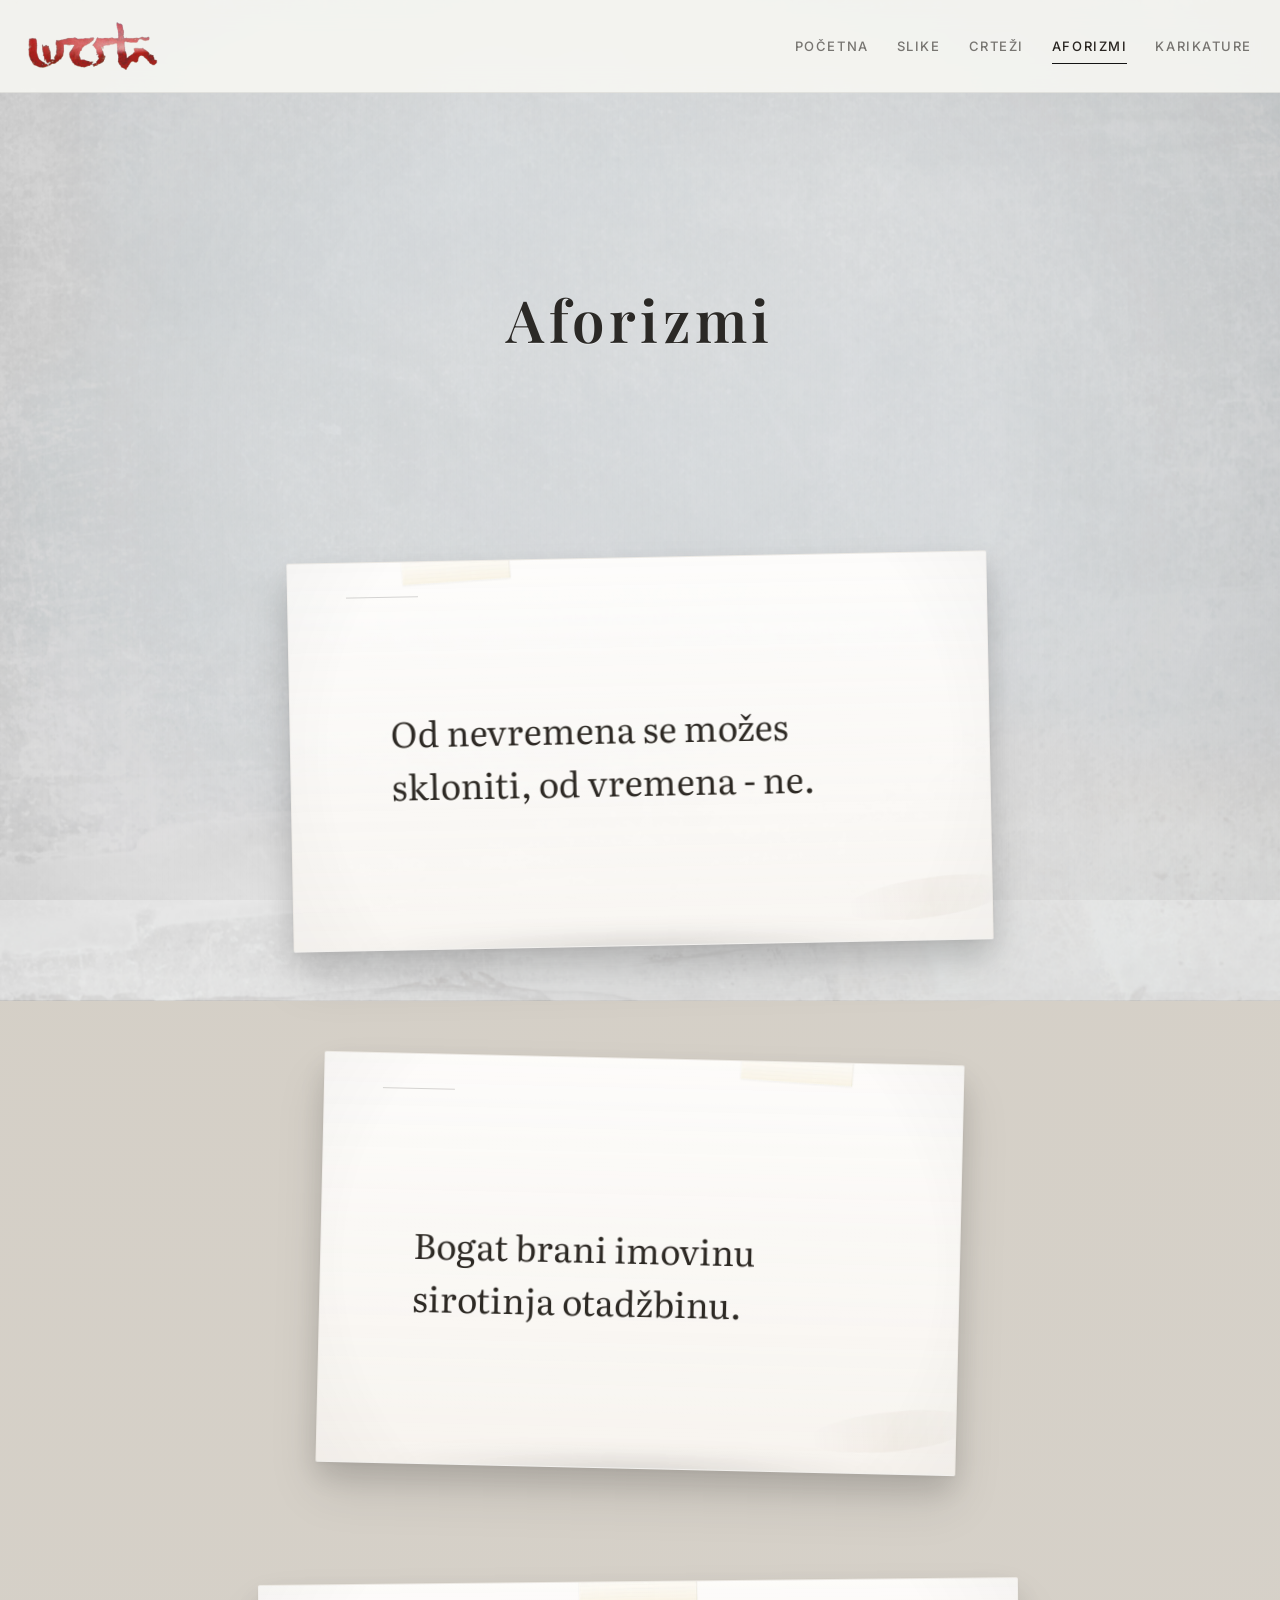
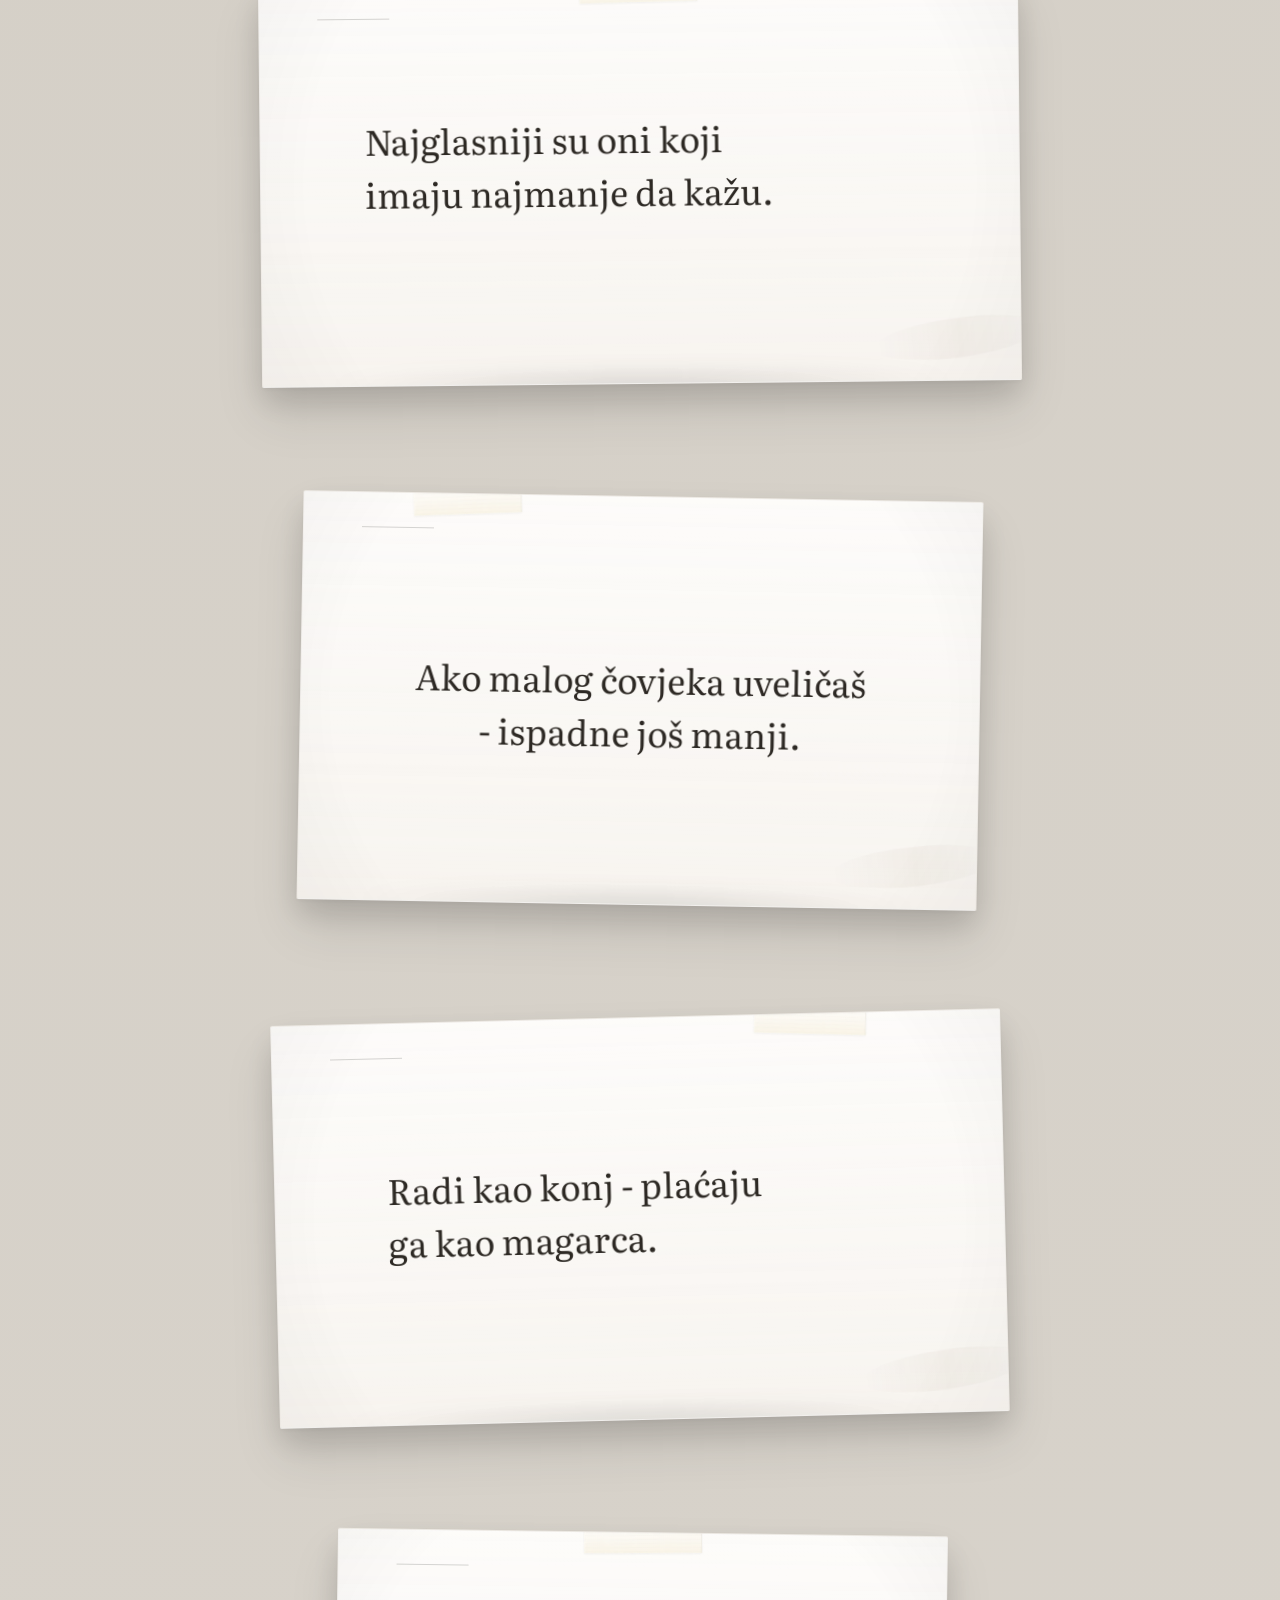
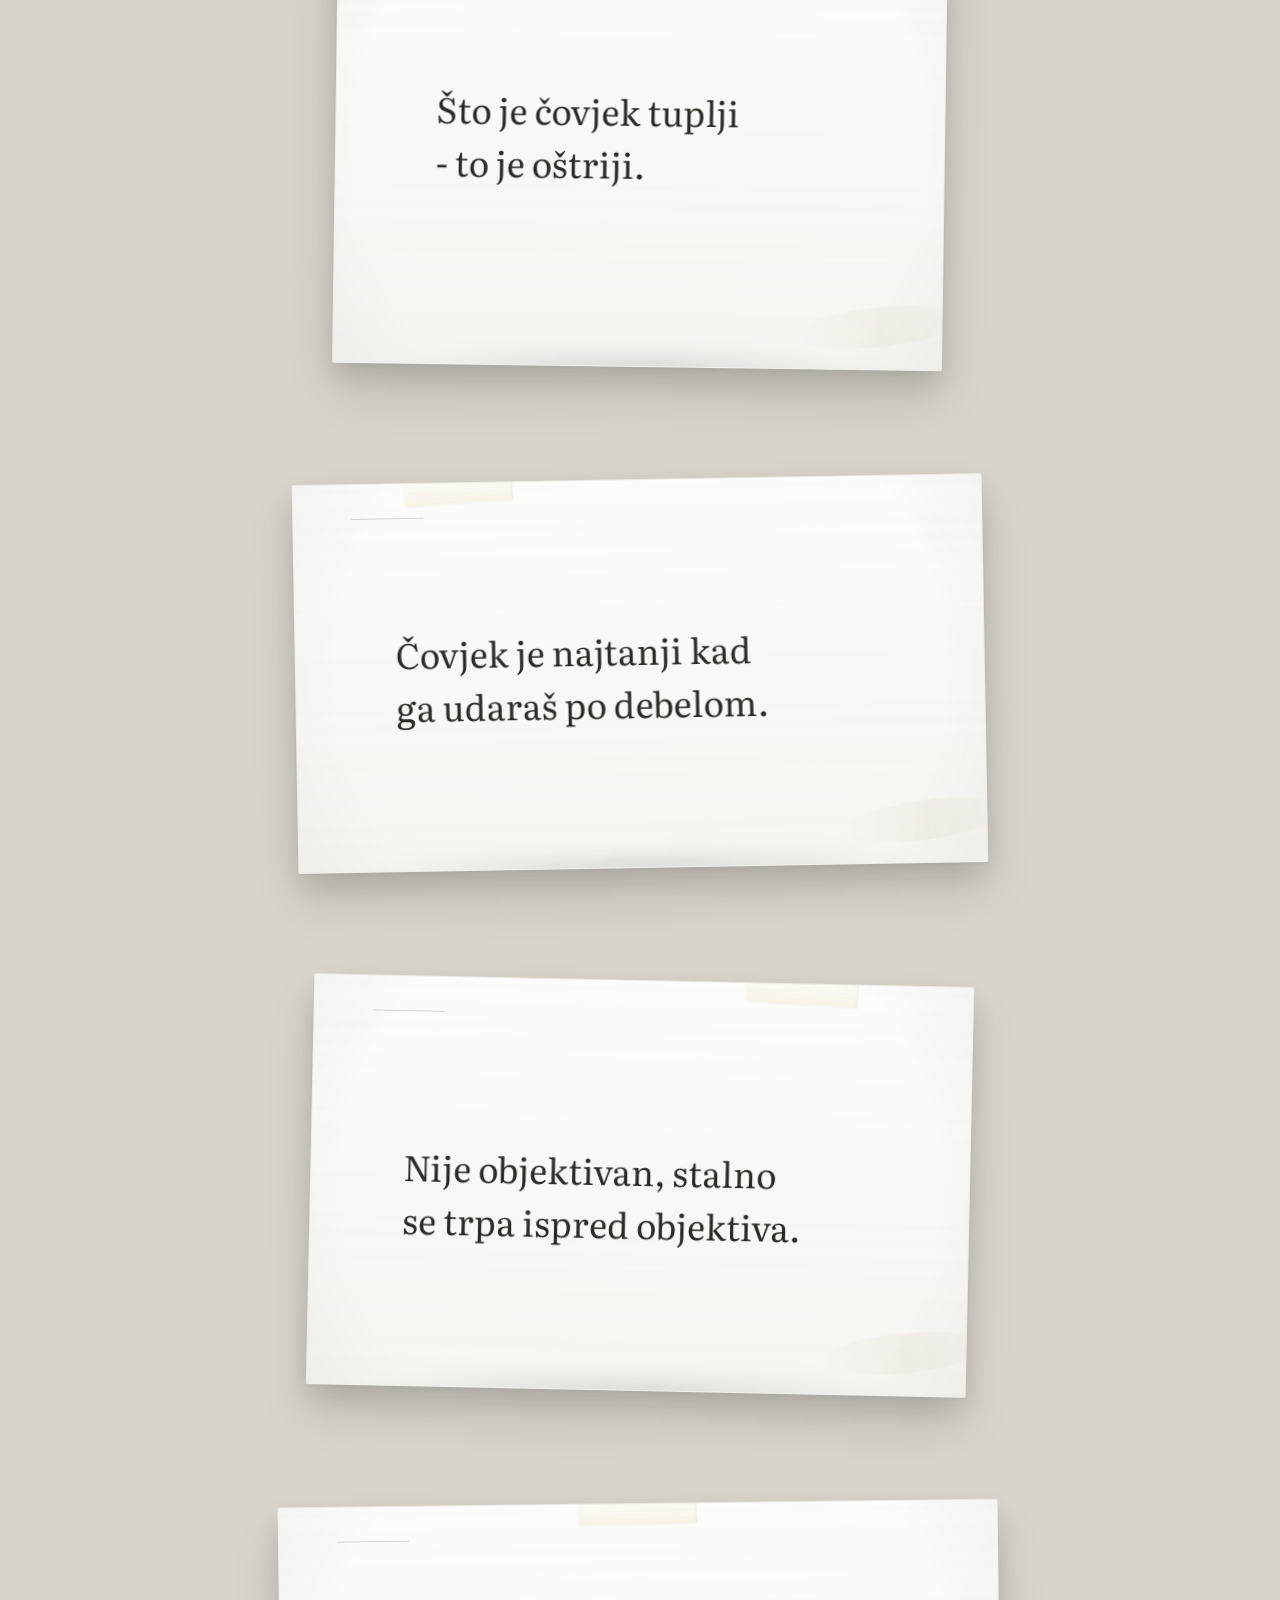
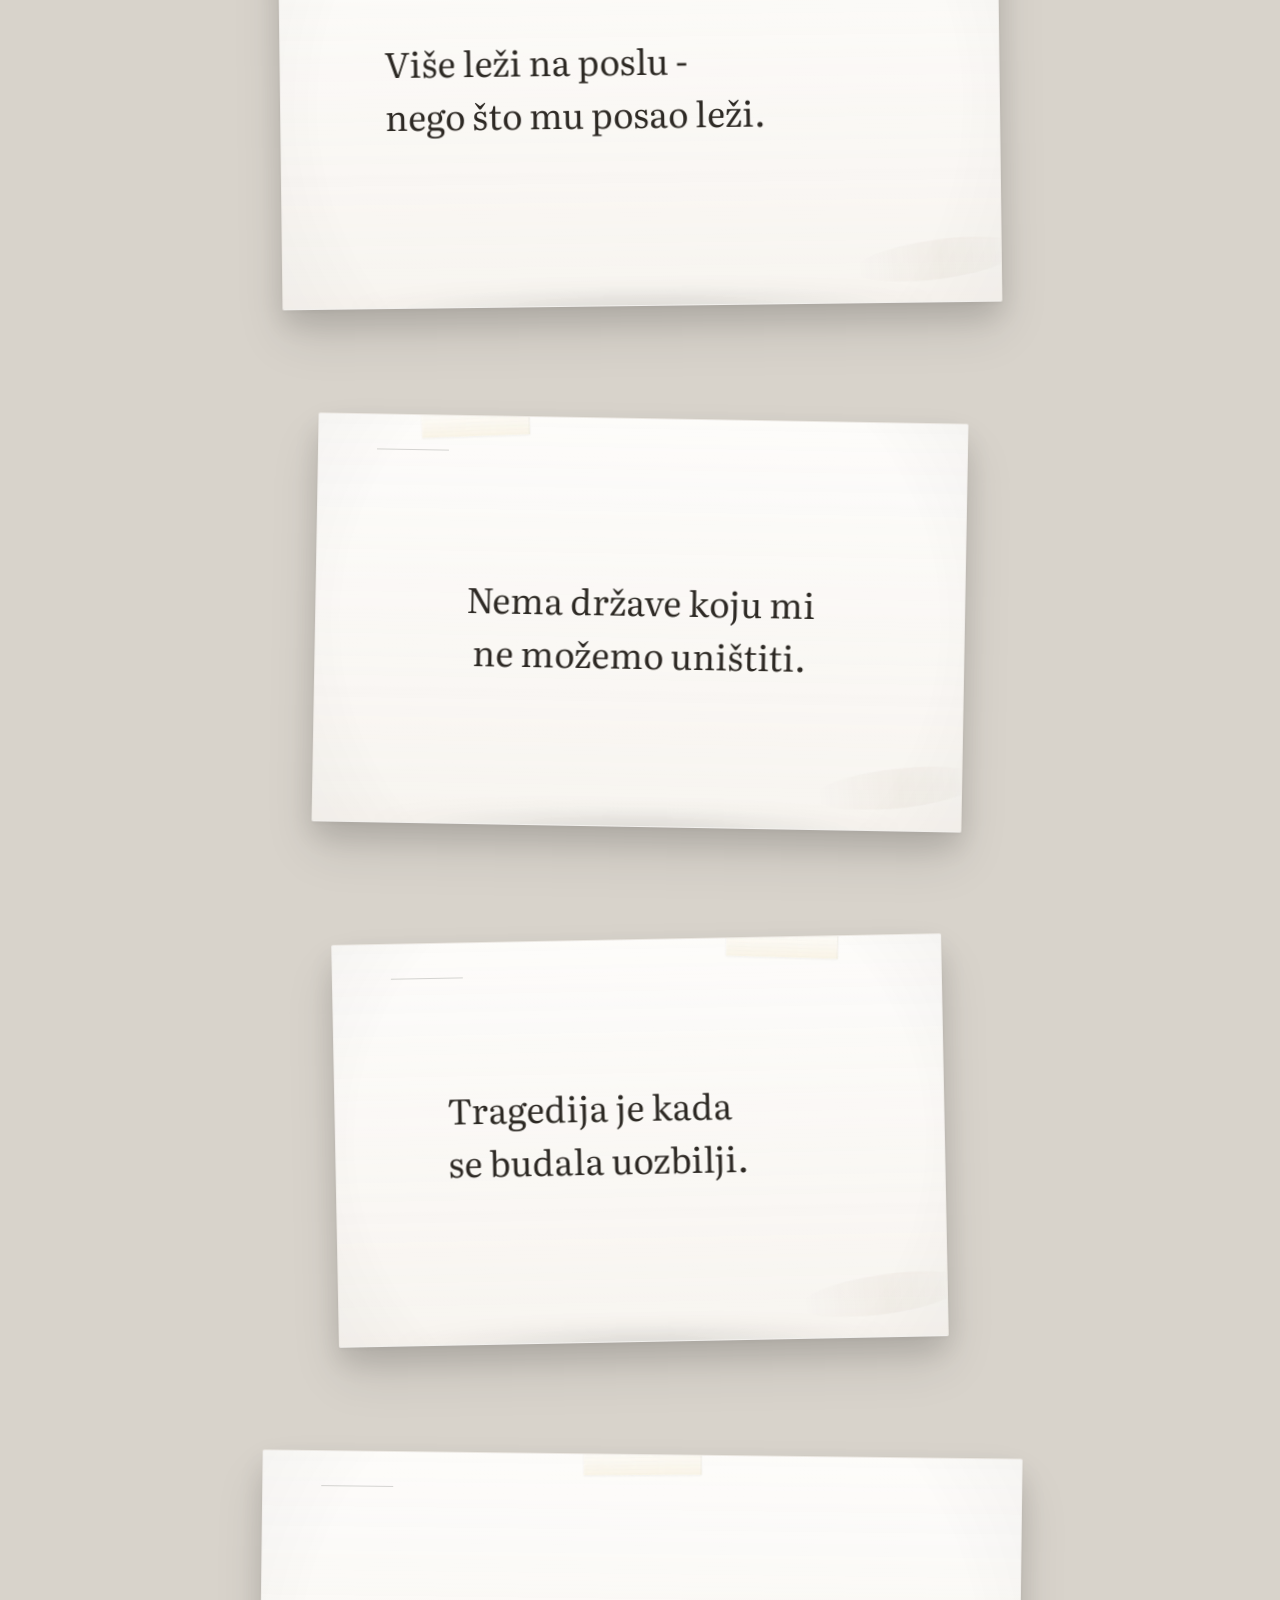
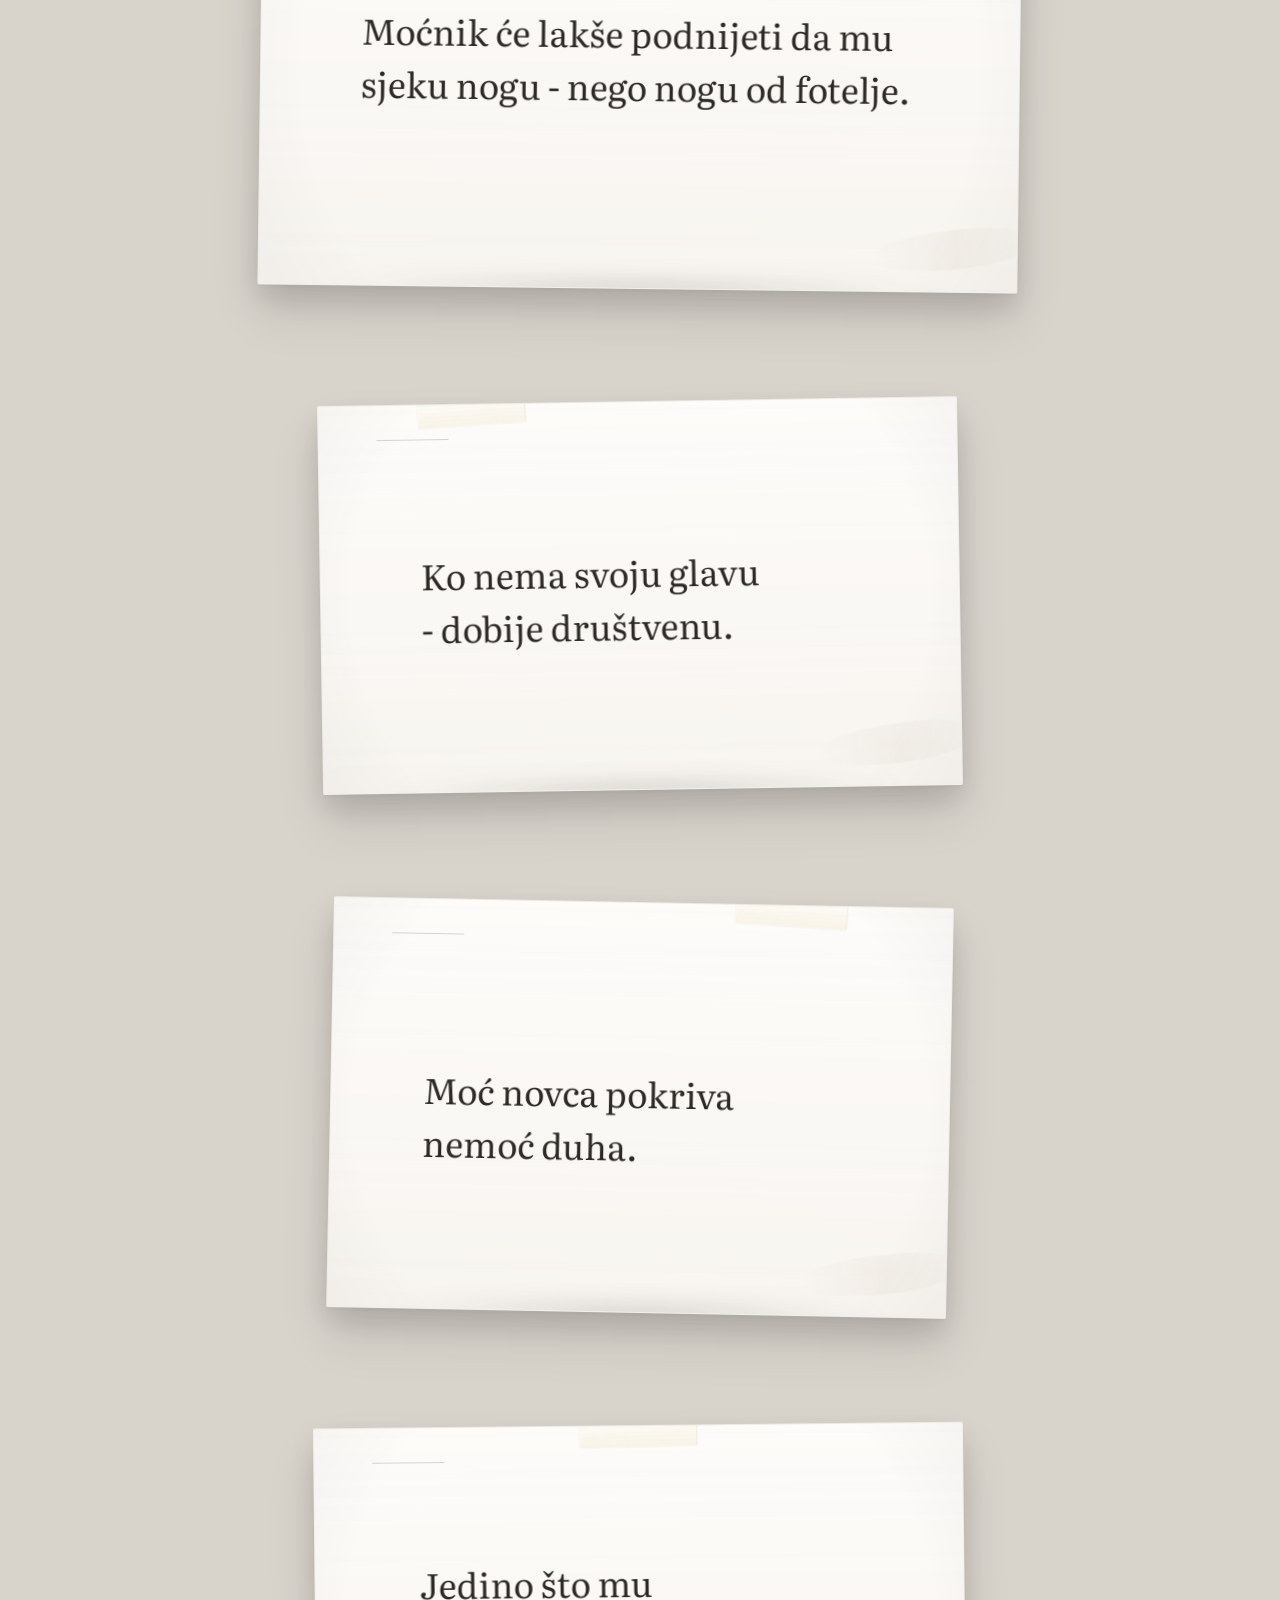
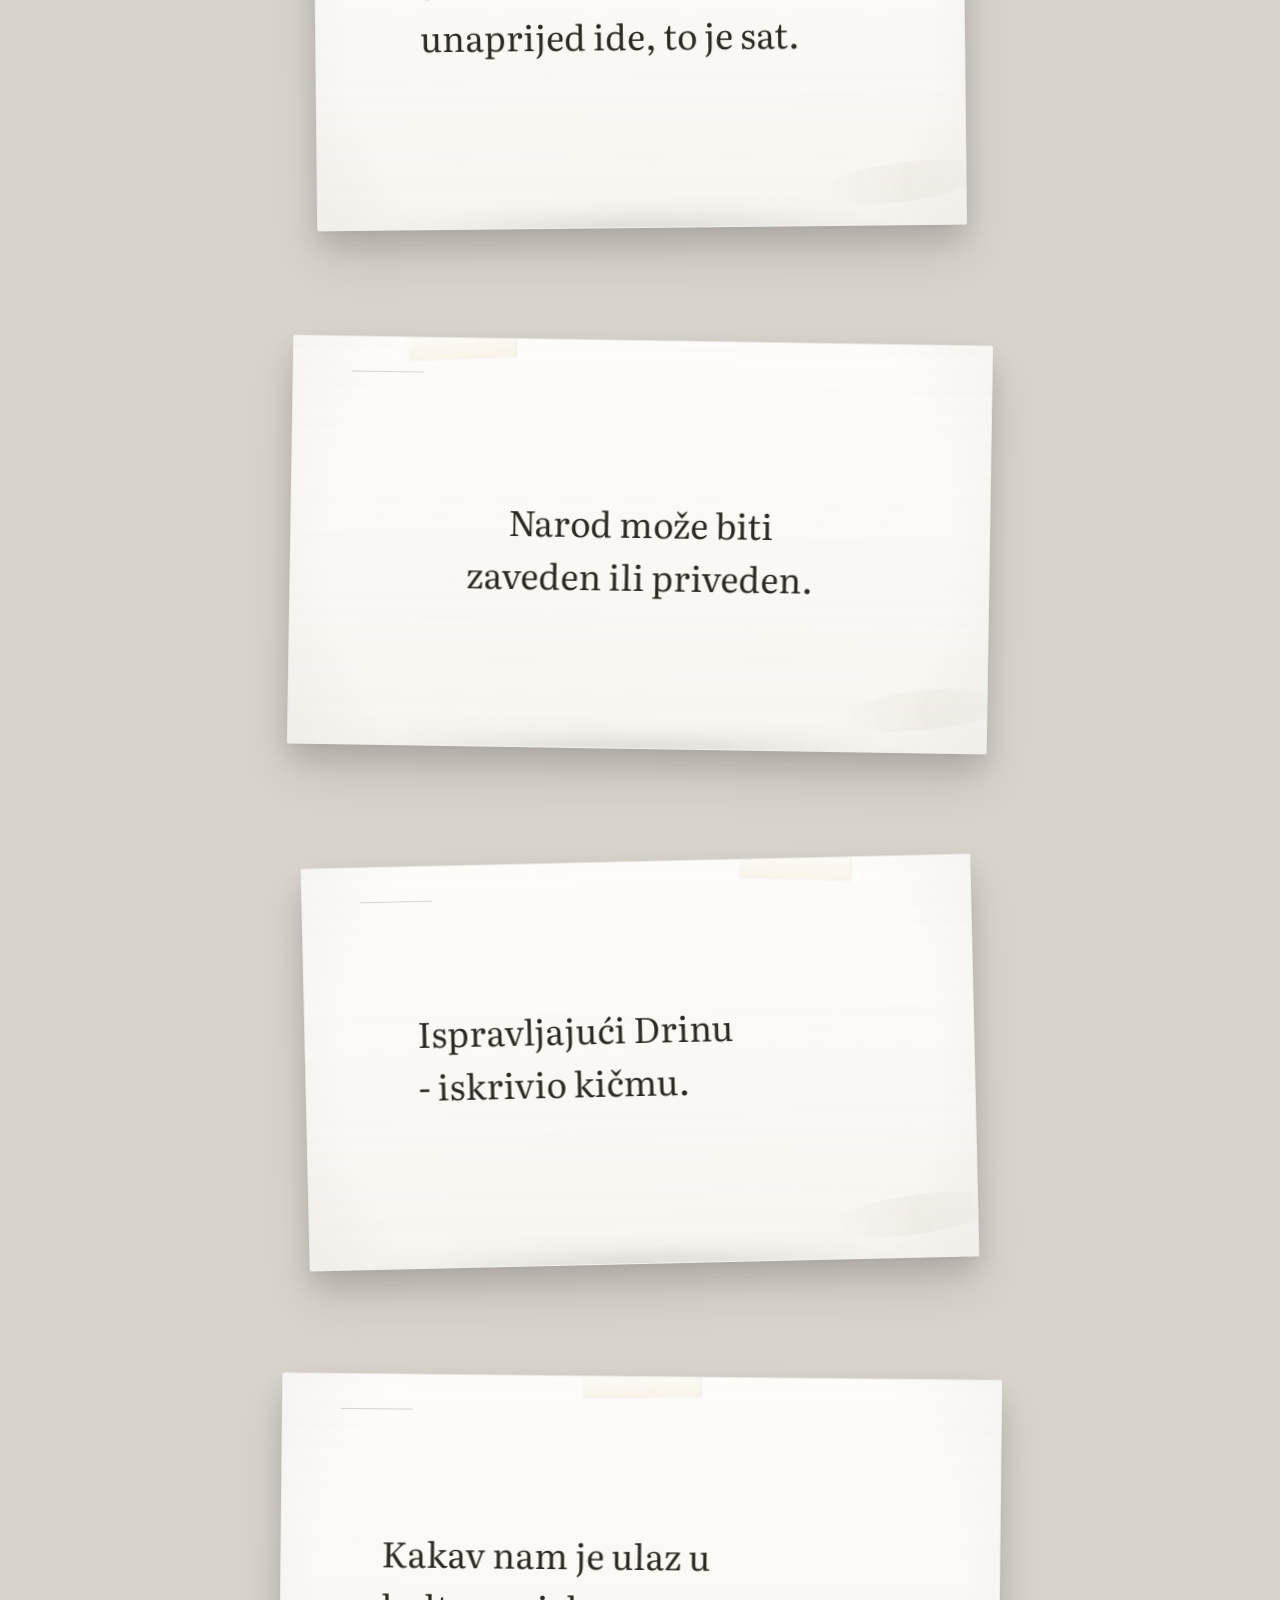
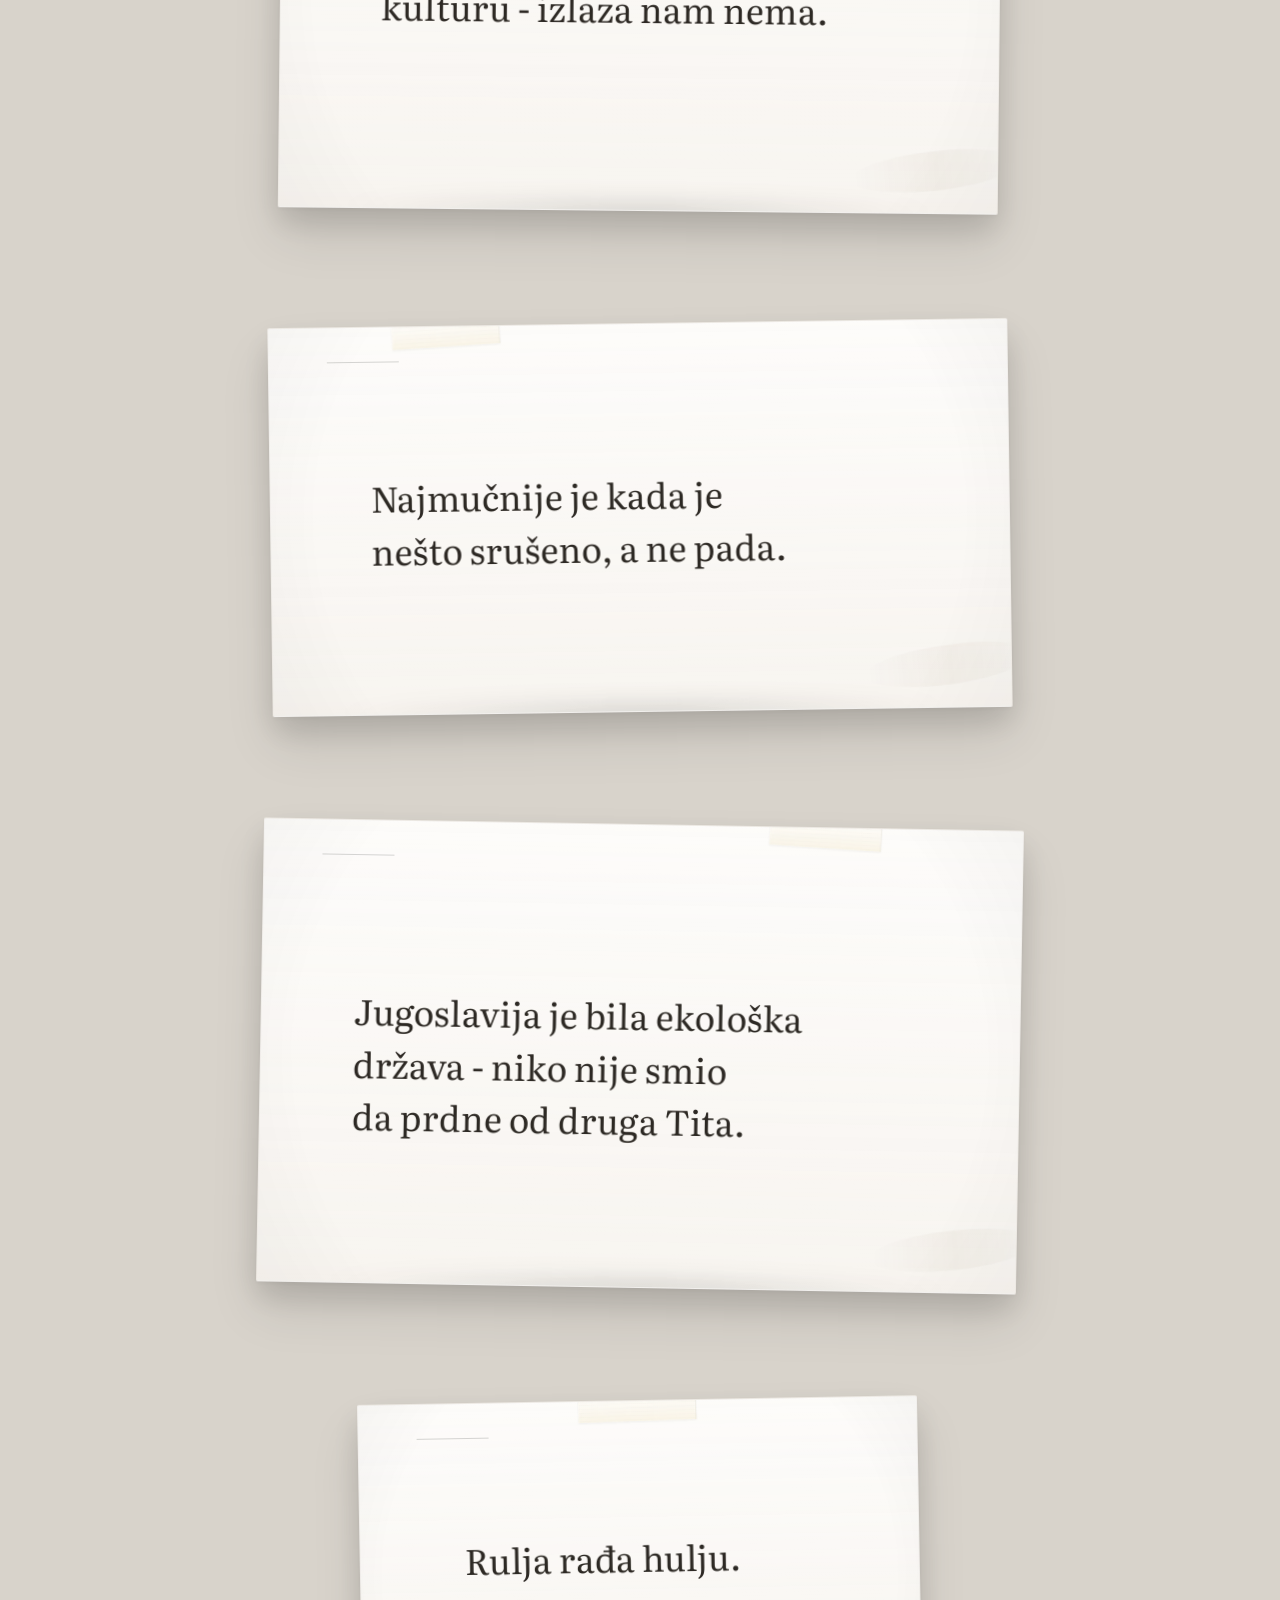
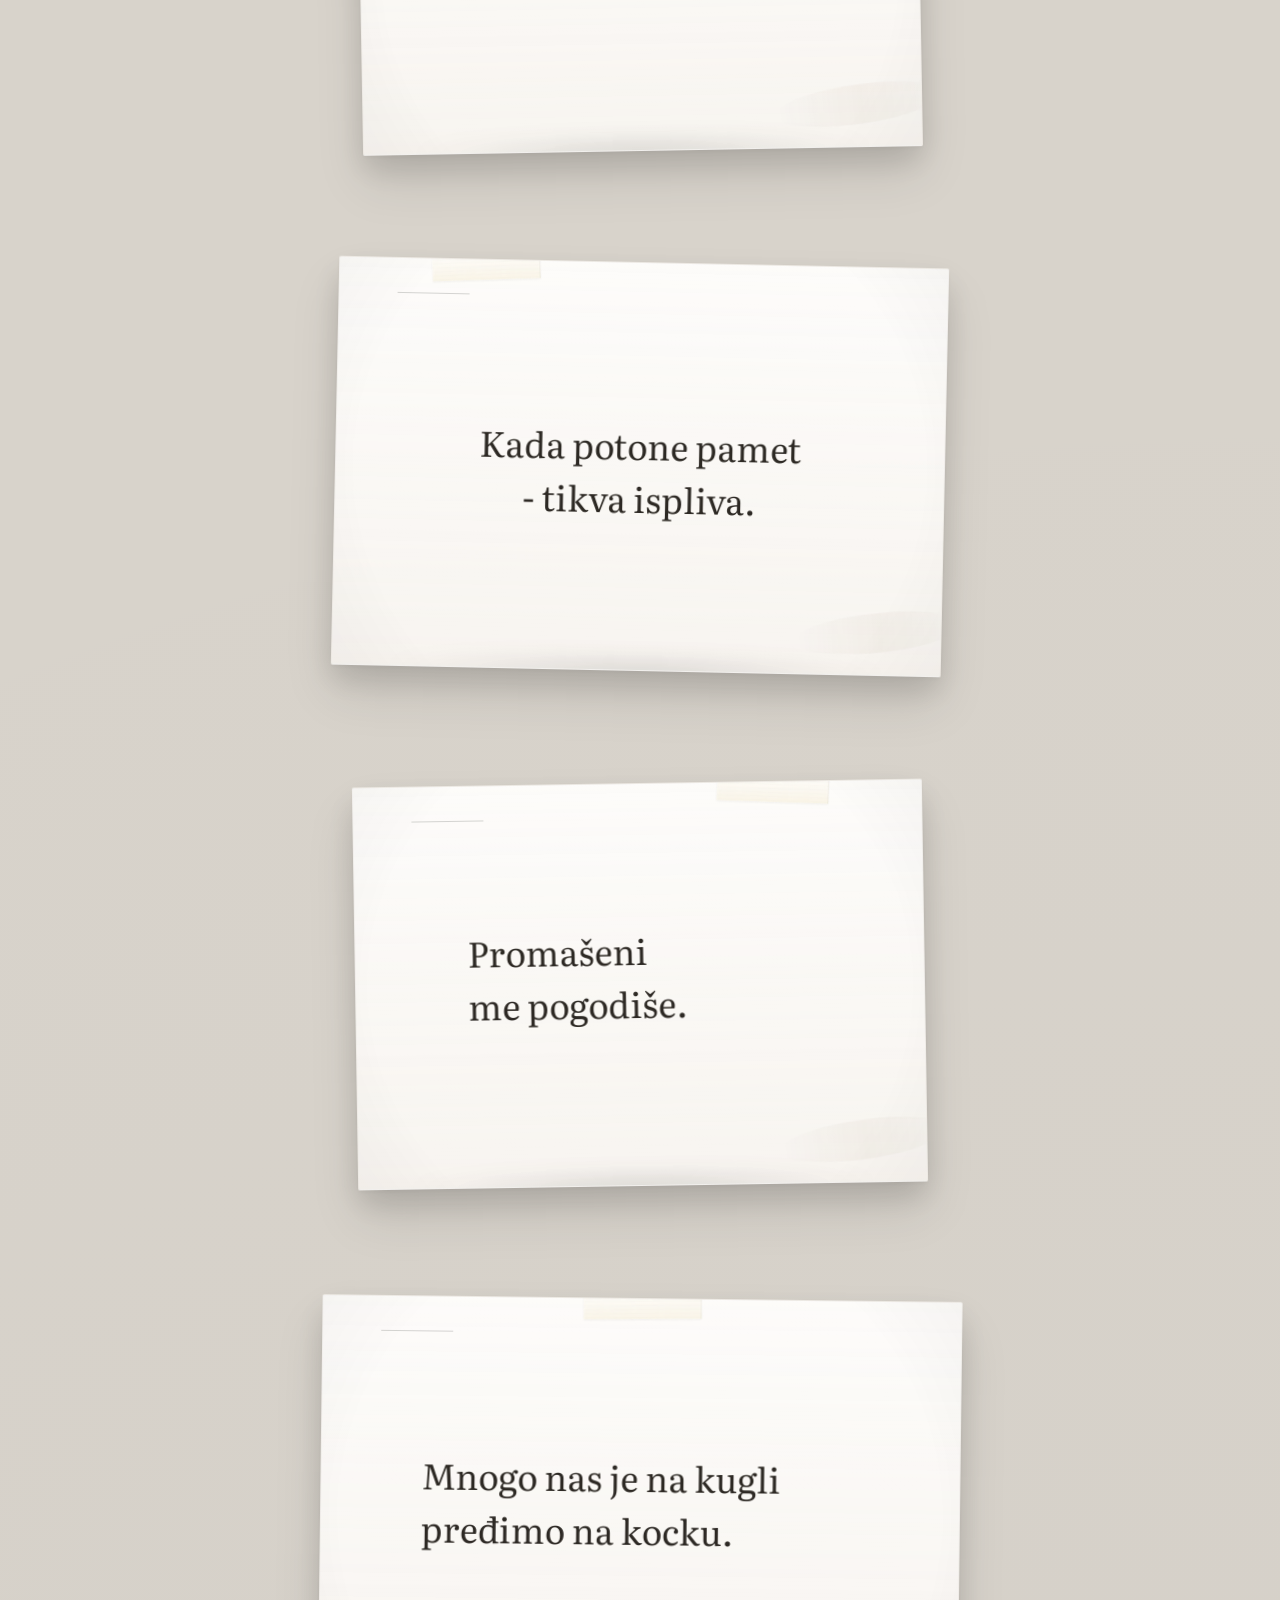
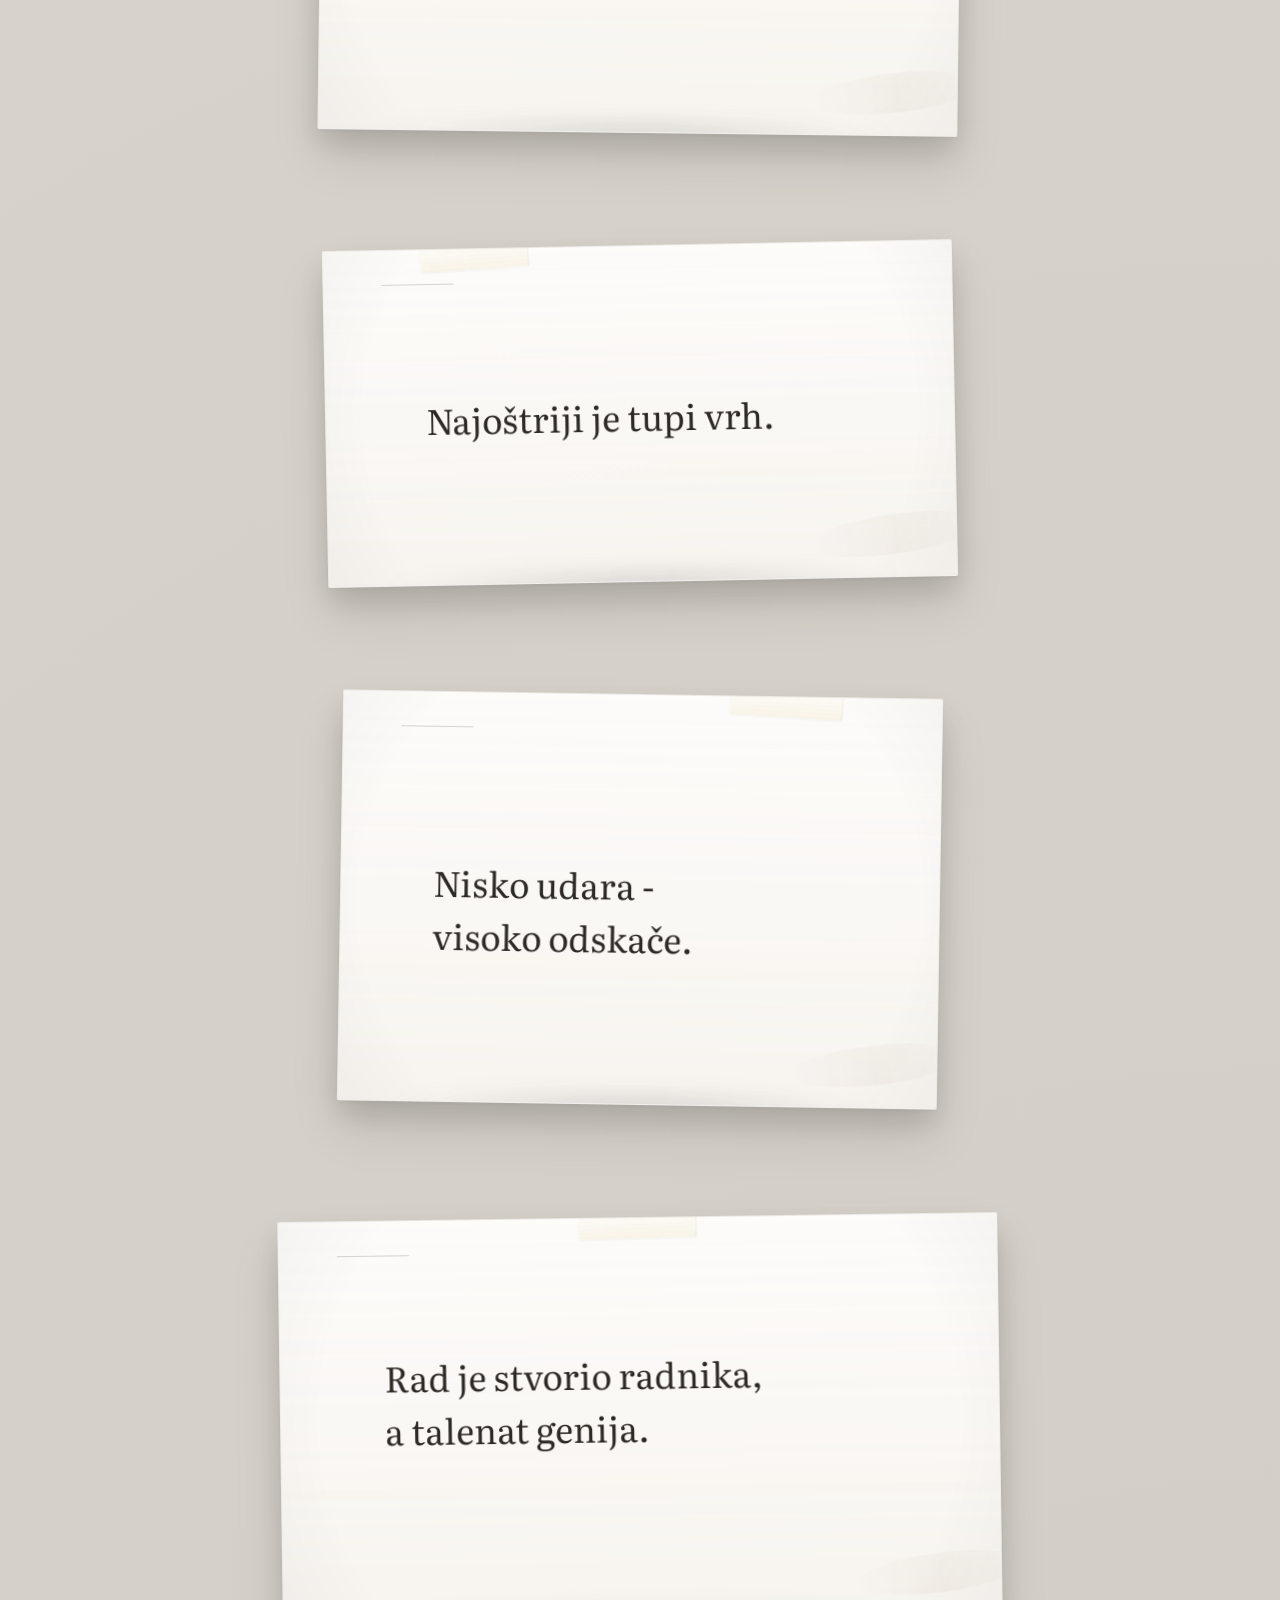
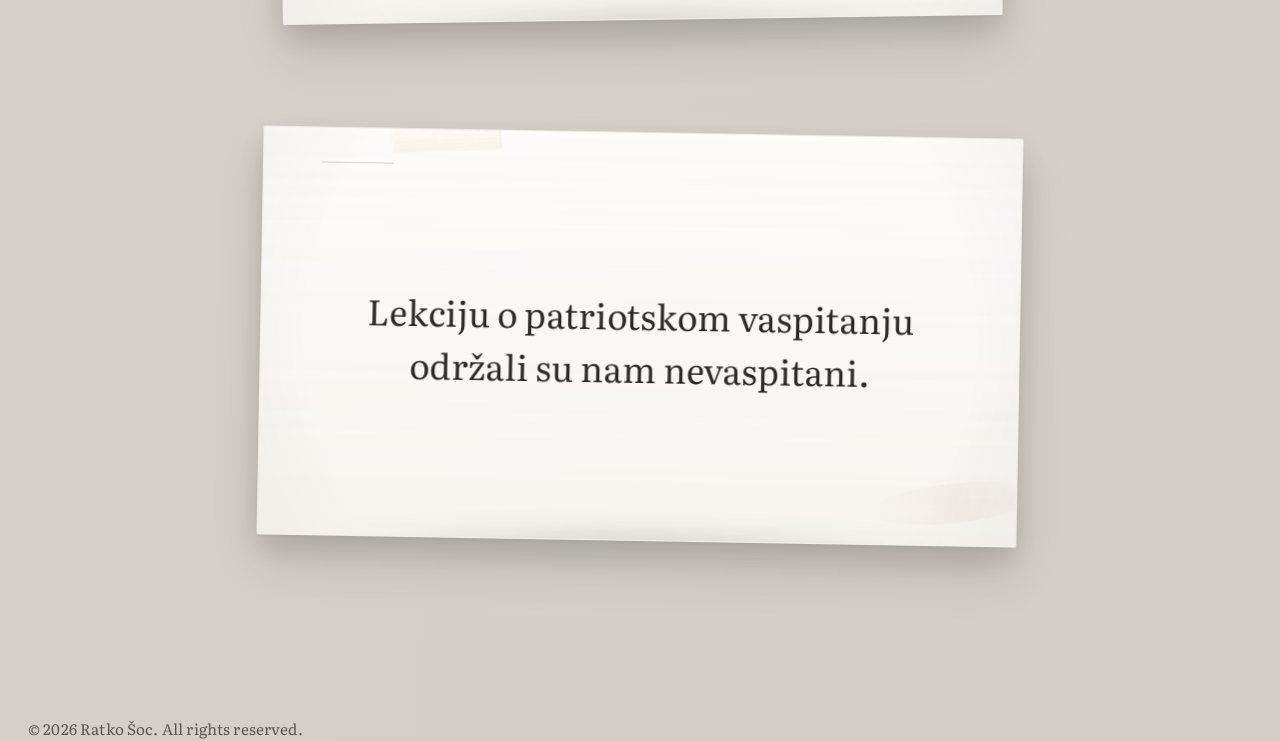
==== commit 00a8bea1: "Update site files with SEO and gallery fixes" ====
--- a/aforizmi.html
+++ b/aforizmi.html
@@ -1,151 +1,425 @@
 <!DOCTYPE html>
+
 <html lang="sr">
 <head>
-  <meta charset="UTF-8" />
-  <meta name="viewport" content="width=device-width, initial-scale=1.0" />
-  <title>Aforizmi — Ratko Šoc</title>
-  <meta name="description" content="Aforizmi Ratka Šoca." />
-  <link rel="preconnect" href="https://fonts.googleapis.com">
-  <link rel="preconnect" href="https://fonts.gstatic.com" crossorigin>
-  <link href="https://fonts.googleapis.com/css2?family=Cormorant+Garamond:wght@400;500;600&family=Inter:wght@400;500;600&family=Playfair+Display:wght@400;500;600&display=swap" rel="stylesheet">
-  <link href="https://fonts.googleapis.com/css2?family=Literata:wght@400;500&display=swap" rel="stylesheet">
-  <link rel="stylesheet" href="style.css" />
-</head>
+<meta charset="UTF-8"/>
+<meta content="width=device-width, initial-scale=1.0" name="viewport"/>
+<meta property="og:title" content="Ratko Šoc" />
+<meta property="og:description" content="Slikarstvo, crteži i aforizmi Ratka Šoca" />
+<meta property="og:image" content="https://ratkosoc.com/images/og/og-image.jpg" />
+<meta property="og:url" content="https://ratkosoc.com/" />
+<meta property="og:type" content="website" />
+<title>Aforizmi — Ratko Šoć</title>
+<meta content="Izbor aforizama Ratka Šoća u pažljivo oblikovanom prikazu za čitanje." name="description"/>
+<link href="https://fonts.googleapis.com" rel="preconnect"/>
+<link crossorigin="" href="https://fonts.gstatic.com" rel="preconnect"/>
+<link href="https://fonts.googleapis.com/css2?family=Cormorant+Garamond:wght@400;500;600&amp;family=Inter:wght@400;500;600&amp;family=Playfair+Display:wght@400;500;600&amp;display=swap" rel="stylesheet"/>
+<link href="https://fonts.googleapis.com/css2?family=Literata:wght@400;500&amp;display=swap" rel="stylesheet"/>
+<link href="style.css" rel="stylesheet">
+</link><link href="https://ratkosoc.com/aforizmi.html" rel="canonical"/><meta content="index,follow,max-image-preview:large" name="robots"/><meta content="Ratko Šoć" name="author"/><meta content="#f8f7f3" name="theme-color"/><meta content="summary_large_image" name="twitter:card"/><meta content="Aforizmi — Ratko Šoć" name="twitter:title"/><meta content="Izbor aforizama Ratka Šoća u pažljivo oblikovanom prikazu za čitanje." name="twitter:description"/><meta content="website" property="og:type"/><meta content="sr_RS" property="og:locale"/><meta content="Ratko Šoć" property="og:site_name"/><meta content="Aforizmi — Ratko Šoć" property="og:title"/><meta content="Izbor aforizama Ratka Šoća u pažljivo oblikovanom prikazu za čitanje." property="og:description"/><meta content="https://ratkosoc.com/aforizmi.html" property="og:url"/><meta content="https://ratkosoc.com/images/aforizmi-main.jpg" property="og:image"/><script type="application/ld+json">{"@context": "https://schema.org", "@type": "CollectionPage", "name": "Aforizmi — Ratko Šoć", "url": "https://ratkosoc.com/aforizmi.html", "description": "Izbor aforizama Ratka Šoća u pažljivo oblikovanom prikazu za čitanje."}</script><meta content="https://ratkosoc.com/images/aforizmi-main.jpg" name="twitter:image"/></head>
 <body class="aforizmi-page">
-  <div class="aforizmi-bg-texture" id="aforizmiBgTexture"></div>
-  <div class="aforizmi-bg-vignette"></div>
-  <div class="aforizmi-bg-soften"></div>
-
-  <header class="site-header">
-    <div class="container header-inner">
-      <a href="index.html" class="brand brand-signature" aria-label="Ratko Šoc home">
-        <img src="images/sutan potpis.png" alt="Ratko Šoc signature" class="signature-mark" />
-      </a>
-
-  <a href="index.html" class="nav-toggle gallery-home-link" aria-label="Povratak na početnu">
+<div class="aforizmi-bg-texture" id="aforizmiBgTexture"></div>
+<div class="aforizmi-bg-vignette"></div>
+<div class="aforizmi-bg-soften"></div>
+<header class="site-header">
+<div class="container header-inner">
+<a aria-label="Ratko Šoc home" class="brand brand-signature" href="index.html">
+<img alt="Ratko Šoc signature" class="signature-mark" decoding="async" height="80" src="images/sutan potpis.png" width="320"/>
+</a>
+<a aria-label="Povratak na početnu" class="nav-toggle gallery-home-link" href="index.html">
   Početna
 </a>
-
-      <nav class="nav" id="site-nav">
-        <a href="index.html">Početna</a>
-        <a href="paintings.html">Slike</a>
-        <a href="drawings.html">Crteži</a>
-        <a href="aforizmi.html" class="is-current">Aforizmi</a>
-        <a href="karikature.html">Karikature</a>
-      </nav>
-    </div>
-  </header>
-
-  <main class="aforizmi-main">
-    <section class="aforizmi-hero section">
-      <div class="container">
-        <!-- <span class="eyebrow">Misli i zapisi</span> -->
-        <h1>Aforizmi</h1>
-        <!-- <p>Više volim da se smiju na moj račun, nego na moj žiro račun broj</p> -->
-      </div>
-    </section>
-
-    <section class="aforizmi-list section">
-      <div class="container">
-        <div class="aforizmi-item">
-          <div class="aforizmi-paper-wrap r1">
-            <article class="aforizmi-paper paper-a align-left airy signature-left">
-              <span class="aforizmi-tape left"></span>
-              <span class="aforizmi-line"></span>
-              <span class="aforizmi-brush"></span>
-              <span class="aforizmi-paper-shadow"></span>
-              <div class="aforizmi-content">
-                <div class="aforizmi-text">Od nevremena se možes skloniti, od vremena - ne.</div>
-                <span class="aforizmi-author">R. Š.</span>
-              </div>
-            </article>
-          </div>
-        </div>
-
-        <div class="aforizmi-item">
-          <div class="aforizmi-paper-wrap r2">
-            <article class="aforizmi-paper paper-d align-left tight signature-right">
-              <span class="aforizmi-tape right"></span>
-              <span class="aforizmi-line"></span>
-              <span class="aforizmi-brush"></span>
-              <span class="aforizmi-paper-shadow"></span>
-              <div class="aforizmi-content">
-                <div class="aforizmi-text">Bogat brani imovinu sirotinja otadžbinu.</div>
-                <span class="aforizmi-author">R. Š.</span>
-              </div>
-            </article>
-          </div>
-        </div>
-
-        <div class="aforizmi-item">
-          <div class="aforizmi-paper-wrap r3">
-            <article class="aforizmi-paper paper-c align-left signature-left">
-              <span class="aforizmi-tape center"></span>
-              <span class="aforizmi-line"></span>
-              <span class="aforizmi-brush"></span>
-              <span class="aforizmi-paper-shadow"></span>
-              <div class="aforizmi-content">
-                <div class="aforizmi-text">Najglasniji su oni koji imaju najmanje da kažu.</div>
-                <span class="aforizmi-author">R. Š.</span>
-              </div>
-            </article>
-          </div>
-        </div>
-
-        <div class="aforizmi-item">
-          <div class="aforizmi-paper-wrap r4">
-            <article class="aforizmi-paper paper-b align-center tight signature-right">
-              <span class="aforizmi-tape left"></span>
-              <span class="aforizmi-line"></span>
-              <span class="aforizmi-brush"></span>
-              <span class="aforizmi-paper-shadow"></span>
-              <div class="aforizmi-content">
-                <div class="aforizmi-text">Ako malog čovjeka uveličaš - ispadne još manji.</div>
-                <span class="aforizmi-author">R. Š.</span>
-              </div>
-            </article>
-          </div>
-        </div>
-
-        <div class="aforizmi-item">
-          <div class="aforizmi-paper-wrap r5">
-            <article class="aforizmi-paper paper-e align-left airy signature-left">
-              <span class="aforizmi-tape right"></span>
-              <span class="aforizmi-line"></span>
-              <span class="aforizmi-brush"></span>
-              <span class="aforizmi-paper-shadow"></span>
-              <div class="aforizmi-content">
-                <div class="aforizmi-text">Radi kao konj - plaćaju ga kao magarca.</div>
-                <span class="aforizmi-author">R. Š.</span>
-              </div>
-            </article>
-          </div>
-        </div>
-
-        <div class="aforizmi-item">
-          <div class="aforizmi-paper-wrap r6">
-            <article class="aforizmi-paper paper-f align-left tight signature-right">
-              <span class="aforizmi-tape center"></span>
-              <span class="aforizmi-line"></span>
-              <span class="aforizmi-brush"></span>
-              <span class="aforizmi-paper-shadow"></span>
-              <div class="aforizmi-content">
-                <div class="aforizmi-text">Što je čovjek tuplji - to je oštriji.</div>
-                <span class="aforizmi-author">R. Š.</span>
-              </div>
-            </article>
-          </div>
-        </div>
-      </div>
-    </section>
-  </main>
-
-  <footer class="site-footer">
-    <div class="container">
+<nav class="nav" id="site-nav">
+<a href="index.html">Početna</a>
+<a href="paintings.html">Slike</a>
+<a href="drawings.html">Crteži</a>
+<a class="is-current" href="aforizmi.html">Aforizmi</a>
+<a href="karikature.html">Karikature</a>
+</nav>
+</div>
+</header>
+<main class="aforizmi-main">
+<section class="aforizmi-hero section">
+<div class="container">
+<!-- <span class="eyebrow">Misli i zapisi</span> -->
+<h1>Aforizmi</h1>
+<!-- <p>Više volim da se smiju na moj račun, nego na moj žiro račun broj</p> -->
+</div>
+</section>
+<section class="aforizmi-list section">
+<div class="container">
+<div class="aforizmi-item">
+<div class="aforizmi-paper-wrap r1">
+<article class="aforizmi-paper paper-a align-left airy signature-left">
+<span class="aforizmi-tape left"></span>
+<span class="aforizmi-line"></span>
+<span class="aforizmi-brush"></span>
+<span class="aforizmi-paper-shadow"></span>
+<div class="aforizmi-content">
+<div class="aforizmi-text">Od nevremena se možes skloniti, od vremena - ne.</div>
+</div>
+</article>
+</div>
+</div>
+<div class="aforizmi-item">
+<div class="aforizmi-paper-wrap r2">
+<article class="aforizmi-paper paper-d align-left tight signature-right">
+<span class="aforizmi-tape right"></span>
+<span class="aforizmi-line"></span>
+<span class="aforizmi-brush"></span>
+<span class="aforizmi-paper-shadow"></span>
+<div class="aforizmi-content">
+<div class="aforizmi-text">Bogat brani imovinu sirotinja otadžbinu.</div>
+</div>
+</article>
+</div>
+</div>
+<div class="aforizmi-item">
+<div class="aforizmi-paper-wrap r3">
+<article class="aforizmi-paper paper-c align-left signature-left">
+<span class="aforizmi-tape center"></span>
+<span class="aforizmi-line"></span>
+<span class="aforizmi-brush"></span>
+<span class="aforizmi-paper-shadow"></span>
+<div class="aforizmi-content">
+<div class="aforizmi-text">Najglasniji su oni koji imaju najmanje da kažu.</div>
+</div>
+</article>
+</div>
+</div>
+<div class="aforizmi-item">
+<div class="aforizmi-paper-wrap r4">
+<article class="aforizmi-paper paper-b align-center tight signature-right">
+<span class="aforizmi-tape left"></span>
+<span class="aforizmi-line"></span>
+<span class="aforizmi-brush"></span>
+<span class="aforizmi-paper-shadow"></span>
+<div class="aforizmi-content">
+<div class="aforizmi-text">Ako malog čovjeka uveličaš - ispadne još manji.</div>
+</div>
+</article>
+</div>
+</div>
+<div class="aforizmi-item">
+<div class="aforizmi-paper-wrap r5">
+<article class="aforizmi-paper paper-e align-left airy signature-left">
+<span class="aforizmi-tape right"></span>
+<span class="aforizmi-line"></span>
+<span class="aforizmi-brush"></span>
+<span class="aforizmi-paper-shadow"></span>
+<div class="aforizmi-content">
+<div class="aforizmi-text">Radi kao konj - plaćaju ga kao magarca.</div>
+</div>
+</article>
+</div>
+</div>
+<div class="aforizmi-item">
+<div class="aforizmi-paper-wrap r6">
+<article class="aforizmi-paper paper-f align-left tight signature-right">
+<span class="aforizmi-tape center"></span>
+<span class="aforizmi-line"></span>
+<span class="aforizmi-brush"></span>
+<span class="aforizmi-paper-shadow"></span>
+<div class="aforizmi-content">
+<div class="aforizmi-text">Što je čovjek tuplji - to je oštriji.</div>
+</div>
+</article>
+</div>
+</div>
+<div class="aforizmi-item">
+<div class="aforizmi-paper-wrap r7">
+<article class="aforizmi-paper paper-a align-left airy signature-left">
+<span class="aforizmi-tape left"></span>
+<span class="aforizmi-line"></span>
+<span class="aforizmi-brush"></span>
+<span class="aforizmi-paper-shadow"></span>
+<div class="aforizmi-content">
+<div class="aforizmi-text">Čovjek je najtanji kad ga udaraš po debelom.</div>
+</div>
+</article>
+</div>
+</div>
+<div class="aforizmi-item">
+<div class="aforizmi-paper-wrap r8">
+<article class="aforizmi-paper paper-d align-left tight signature-right">
+<span class="aforizmi-tape right"></span>
+<span class="aforizmi-line"></span>
+<span class="aforizmi-brush"></span>
+<span class="aforizmi-paper-shadow"></span>
+<div class="aforizmi-content">
+<div class="aforizmi-text">Nije objektivan, stalno se trpa ispred objektiva.</div>
+</div>
+</article>
+</div>
+</div>
+<div class="aforizmi-item">
+<div class="aforizmi-paper-wrap r9">
+<article class="aforizmi-paper paper-c align-left signature-left">
+<span class="aforizmi-tape center"></span>
+<span class="aforizmi-line"></span>
+<span class="aforizmi-brush"></span>
+<span class="aforizmi-paper-shadow"></span>
+<div class="aforizmi-content">
+<div class="aforizmi-text">Više leži na poslu - nego što mu posao leži.</div>
+</div>
+</article>
+</div>
+</div>
+<div class="aforizmi-item">
+<div class="aforizmi-paper-wrap r10">
+<article class="aforizmi-paper paper-b align-center tight signature-right">
+<span class="aforizmi-tape left"></span>
+<span class="aforizmi-line"></span>
+<span class="aforizmi-brush"></span>
+<span class="aforizmi-paper-shadow"></span>
+<div class="aforizmi-content">
+<div class="aforizmi-text">Nema države koju mi ne možemo uništiti.</div>
+</div>
+</article>
+</div>
+</div>
+<div class="aforizmi-item">
+<div class="aforizmi-paper-wrap r11">
+<article class="aforizmi-paper paper-e align-left airy signature-left">
+<span class="aforizmi-tape right"></span>
+<span class="aforizmi-line"></span>
+<span class="aforizmi-brush"></span>
+<span class="aforizmi-paper-shadow"></span>
+<div class="aforizmi-content">
+<div class="aforizmi-text">Tragedija je kada se budala uozbilji.</div>
+</div>
+</article>
+</div>
+</div>
+<div class="aforizmi-item">
+<div class="aforizmi-paper-wrap r12">
+<article class="aforizmi-paper paper-f align-left tight signature-right">
+<span class="aforizmi-tape center"></span>
+<span class="aforizmi-line"></span>
+<span class="aforizmi-brush"></span>
+<span class="aforizmi-paper-shadow"></span>
+<div class="aforizmi-content">
+<div class="aforizmi-text">Moćnik će lakše podnijeti da mu sjeku nogu - nego nogu od fotelje.</div>
+</div>
+</article>
+</div>
+</div>
+<div class="aforizmi-item">
+<div class="aforizmi-paper-wrap r13">
+<article class="aforizmi-paper paper-a align-left airy signature-left">
+<span class="aforizmi-tape left"></span>
+<span class="aforizmi-line"></span>
+<span class="aforizmi-brush"></span>
+<span class="aforizmi-paper-shadow"></span>
+<div class="aforizmi-content">
+<div class="aforizmi-text">Ko nema svoju glavu - dobije društvenu.</div>
+</div>
+</article>
+</div>
+</div>
+<div class="aforizmi-item">
+<div class="aforizmi-paper-wrap r14">
+<article class="aforizmi-paper paper-d align-left tight signature-right">
+<span class="aforizmi-tape right"></span>
+<span class="aforizmi-line"></span>
+<span class="aforizmi-brush"></span>
+<span class="aforizmi-paper-shadow"></span>
+<div class="aforizmi-content">
+<div class="aforizmi-text">Moć novca pokriva nemoć duha.</div>
+</div>
+</article>
+</div>
+</div>
+<div class="aforizmi-item">
+<div class="aforizmi-paper-wrap r15">
+<article class="aforizmi-paper paper-c align-left signature-left">
+<span class="aforizmi-tape center"></span>
+<span class="aforizmi-line"></span>
+<span class="aforizmi-brush"></span>
+<span class="aforizmi-paper-shadow"></span>
+<div class="aforizmi-content">
+<div class="aforizmi-text">Jedino što mu unaprijed ide, to je sat.</div>
+</div>
+</article>
+</div>
+</div>
+<div class="aforizmi-item">
+<div class="aforizmi-paper-wrap r16">
+<article class="aforizmi-paper paper-b align-center tight signature-right">
+<span class="aforizmi-tape left"></span>
+<span class="aforizmi-line"></span>
+<span class="aforizmi-brush"></span>
+<span class="aforizmi-paper-shadow"></span>
+<div class="aforizmi-content">
+<div class="aforizmi-text">Narod može biti zaveden ili priveden.</div>
+</div>
+</article>
+</div>
+</div>
+<div class="aforizmi-item">
+<div class="aforizmi-paper-wrap r17">
+<article class="aforizmi-paper paper-e align-left airy signature-left">
+<span class="aforizmi-tape right"></span>
+<span class="aforizmi-line"></span>
+<span class="aforizmi-brush"></span>
+<span class="aforizmi-paper-shadow"></span>
+<div class="aforizmi-content">
+<div class="aforizmi-text">Ispravljajući Drinu - iskrivio kičmu.</div>
+</div>
+</article>
+</div>
+</div>
+<div class="aforizmi-item">
+<div class="aforizmi-paper-wrap r18">
+<article class="aforizmi-paper paper-f align-left tight signature-right">
+<span class="aforizmi-tape center"></span>
+<span class="aforizmi-line"></span>
+<span class="aforizmi-brush"></span>
+<span class="aforizmi-paper-shadow"></span>
+<div class="aforizmi-content">
+<div class="aforizmi-text">Kakav nam je ulaz u kulturu - izlaza nam nema.</div>
+</div>
+</article>
+</div>
+</div>
+<div class="aforizmi-item">
+<div class="aforizmi-paper-wrap r19">
+<article class="aforizmi-paper paper-a align-left airy signature-left">
+<span class="aforizmi-tape left"></span>
+<span class="aforizmi-line"></span>
+<span class="aforizmi-brush"></span>
+<span class="aforizmi-paper-shadow"></span>
+<div class="aforizmi-content">
+<div class="aforizmi-text">Najmučnije je kada je nešto srušeno, a ne pada.</div>
+</div>
+</article>
+</div>
+</div>
+<div class="aforizmi-item">
+<div class="aforizmi-paper-wrap r20">
+<article class="aforizmi-paper paper-d align-left tight signature-right">
+<span class="aforizmi-tape right"></span>
+<span class="aforizmi-line"></span>
+<span class="aforizmi-brush"></span>
+<span class="aforizmi-paper-shadow"></span>
+<div class="aforizmi-content">
+<div class="aforizmi-text">Jugoslavija je bila ekološka država - niko nije smio da prdne od druga Tita.</div>
+</div>
+</article>
+</div>
+</div>
+<div class="aforizmi-item">
+<div class="aforizmi-paper-wrap r21">
+<article class="aforizmi-paper paper-c align-left signature-left">
+<span class="aforizmi-tape center"></span>
+<span class="aforizmi-line"></span>
+<span class="aforizmi-brush"></span>
+<span class="aforizmi-paper-shadow"></span>
+<div class="aforizmi-content">
+<div class="aforizmi-text">Rulja rađa hulju.</div>
+</div>
+</article>
+</div>
+</div>
+<div class="aforizmi-item">
+<div class="aforizmi-paper-wrap r22">
+<article class="aforizmi-paper paper-b align-center tight signature-right">
+<span class="aforizmi-tape left"></span>
+<span class="aforizmi-line"></span>
+<span class="aforizmi-brush"></span>
+<span class="aforizmi-paper-shadow"></span>
+<div class="aforizmi-content">
+<div class="aforizmi-text">Kada potone pamet - tikva ispliva.</div>
+</div>
+</article>
+</div>
+</div>
+<div class="aforizmi-item">
+<div class="aforizmi-paper-wrap r23">
+<article class="aforizmi-paper paper-e align-left airy signature-left">
+<span class="aforizmi-tape right"></span>
+<span class="aforizmi-line"></span>
+<span class="aforizmi-brush"></span>
+<span class="aforizmi-paper-shadow"></span>
+<div class="aforizmi-content">
+<div class="aforizmi-text">Promašeni me pogodiše.</div>
+</div>
+</article>
+</div>
+</div>
+<div class="aforizmi-item">
+<div class="aforizmi-paper-wrap r24">
+<article class="aforizmi-paper paper-f align-left tight signature-right">
+<span class="aforizmi-tape center"></span>
+<span class="aforizmi-line"></span>
+<span class="aforizmi-brush"></span>
+<span class="aforizmi-paper-shadow"></span>
+<div class="aforizmi-content">
+<div class="aforizmi-text">Mnogo nas je na kugli pređimo na kocku. </div>
+</div>
+</article>
+</div>
+</div>
+<div class="aforizmi-item">
+<div class="aforizmi-paper-wrap r25">
+<article class="aforizmi-paper paper-a align-left airy signature-left">
+<span class="aforizmi-tape left"></span>
+<span class="aforizmi-line"></span>
+<span class="aforizmi-brush"></span>
+<span class="aforizmi-paper-shadow"></span>
+<div class="aforizmi-content">
+<div class="aforizmi-text">Najoštriji je tupi vrh.</div>
+</div>
+</article>
+</div>
+</div>
+<div class="aforizmi-item">
+<div class="aforizmi-paper-wrap r26">
+<article class="aforizmi-paper paper-d align-left tight signature-right">
+<span class="aforizmi-tape right"></span>
+<span class="aforizmi-line"></span>
+<span class="aforizmi-brush"></span>
+<span class="aforizmi-paper-shadow"></span>
+<div class="aforizmi-content">
+<div class="aforizmi-text">Nisko udara - visoko odskače.</div>
+</div>
+</article>
+</div>
+</div>
+<div class="aforizmi-item">
+<div class="aforizmi-paper-wrap r27">
+<article class="aforizmi-paper paper-c align-left signature-left">
+<span class="aforizmi-tape center"></span>
+<span class="aforizmi-line"></span>
+<span class="aforizmi-brush"></span>
+<span class="aforizmi-paper-shadow"></span>
+<div class="aforizmi-content">
+<div class="aforizmi-text">Rad je stvorio radnika, a talenat genija.</div>
+</div>
+</article>
+</div>
+</div>
+<div class="aforizmi-item">
+<div class="aforizmi-paper-wrap r28">
+<article class="aforizmi-paper paper-b align-center tight signature-right">
+<span class="aforizmi-tape left"></span>
+<span class="aforizmi-line"></span>
+<span class="aforizmi-brush"></span>
+<span class="aforizmi-paper-shadow"></span>
+<div class="aforizmi-content">
+<div class="aforizmi-text">Lekciju o patriotskom vaspitanju održali su nam nevaspitani.</div>
+</div>
+</article>
+</div>
+</div>
+</div>
+</section>
+</main>
+<footer class="site-footer">
+<div class="container">
       © <span id="year"></span> Ratko Šoc. All rights reserved.
     </div>
-  </footer>
-
-  <script src="app.js"></script>
+</footer>
+<script src="app.js"></script>
 </body>
 </html>
--- a/style.css
+++ b/style.css
@@ -2453,4 +2453,205 @@
     content: none !important;
     display: none !important;
   }
-}+}
+
+/* UREDNIJI RASPORED AFORIZAMA */
+
+.aforizmi-list .container {
+  max-width: 1180px;
+}
+
+.aforizmi-item {
+  margin-bottom: 34px;
+}
+
+.aforizmi-paper-wrap {
+  display: flex;
+}
+
+.aforizmi-paper {
+  width: min(100%, 760px);
+  margin: 0 auto;
+  transform-origin: center center;
+}
+
+/* osnovne varijacije po redovima */
+.r1  { justify-content: flex-start; }
+.r2  { justify-content: flex-end; }
+.r3  { justify-content: center; }
+.r4  { justify-content: flex-start; }
+.r5  { justify-content: flex-end; }
+.r6  { justify-content: center; }
+.r7  { justify-content: flex-start; }
+.r8  { justify-content: flex-end; }
+.r9  { justify-content: center; }
+.r10 { justify-content: flex-start; }
+.r11 { justify-content: flex-end; }
+.r12 { justify-content: center; }
+.r13 { justify-content: flex-start; }
+.r14 { justify-content: flex-end; }
+.r15 { justify-content: center; }
+.r16 { justify-content: flex-start; }
+.r17 { justify-content: flex-end; }
+.r18 { justify-content: center; }
+.r19 { justify-content: flex-start; }
+.r20 { justify-content: flex-end; }
+.r21 { justify-content: center; }
+.r22 { justify-content: flex-start; }
+.r23 { justify-content: flex-end; }
+.r24 { justify-content: center; }
+.r25 { justify-content: flex-start; }
+.r26 { justify-content: flex-end; }
+.r27 { justify-content: center; }
+.r28 { justify-content: flex-start; }
+
+/* blage razlike u nagibu i širini, da izgleda prirodnije */
+.r1  .aforizmi-paper { max-width: 700px; transform: rotate(-1.1deg); }
+.r2  .aforizmi-paper { max-width: 640px; transform: rotate(1.3deg); }
+.r3  .aforizmi-paper { max-width: 760px; transform: rotate(-0.6deg); }
+.r4  .aforizmi-paper { max-width: 680px; transform: rotate(1deg); }
+.r5  .aforizmi-paper { max-width: 730px; transform: rotate(-1.4deg); }
+
+.r6  .aforizmi-paper { max-width: 610px; transform: rotate(0.8deg); }
+.r7  .aforizmi-paper { max-width: 690px; transform: rotate(-1deg); }
+.r8  .aforizmi-paper { max-width: 660px; transform: rotate(1.2deg); }
+.r9  .aforizmi-paper { max-width: 720px; transform: rotate(-0.7deg); }
+.r10 .aforizmi-paper { max-width: 650px; transform: rotate(1deg); }
+
+.r11 .aforizmi-paper { max-width: 610px; transform: rotate(-1.1deg); }
+.r12 .aforizmi-paper { max-width: 760px; transform: rotate(0.7deg); }
+.r13 .aforizmi-paper { max-width: 640px; transform: rotate(-0.9deg); }
+.r14 .aforizmi-paper { max-width: 620px; transform: rotate(1.1deg); }
+.r15 .aforizmi-paper { max-width: 650px; transform: rotate(-0.6deg); }
+
+.r16 .aforizmi-paper { max-width: 700px; transform: rotate(0.9deg); }
+.r17 .aforizmi-paper { max-width: 670px; transform: rotate(-1.3deg); }
+.r18 .aforizmi-paper { max-width: 720px; transform: rotate(0.6deg); }
+.r19 .aforizmi-paper { max-width: 740px; transform: rotate(-0.8deg); }
+.r20 .aforizmi-paper { max-width: 760px; transform: rotate(1deg); }
+
+.r21 .aforizmi-paper { max-width: 560px; transform: rotate(-1deg); }
+.r22 .aforizmi-paper { max-width: 610px; transform: rotate(1.2deg); }
+.r23 .aforizmi-paper { max-width: 570px; transform: rotate(-0.9deg); }
+.r24 .aforizmi-paper { max-width: 640px; transform: rotate(0.7deg); }
+.r25 .aforizmi-paper { max-width: 630px; transform: rotate(-1.1deg); }
+
+.r26 .aforizmi-paper { max-width: 600px; transform: rotate(0.9deg); }
+.r27 .aforizmi-paper { max-width: 720px; transform: rotate(-0.8deg); }
+.r28 .aforizmi-paper { max-width: 760px; transform: rotate(1deg); }
+
+/* bolji razmak unutra da svi deluju kao prvih 5 */
+.aforizmi-content {
+  padding: 38px 42px;
+}
+
+.aforizmi-text {
+  line-height: 1.5;
+}
+
+/* malo više vazduha za duže aforizme */
+.paper-e .aforizmi-content,
+.paper-f .aforizmi-content {
+  padding: 42px 44px;
+}
+
+/* da tape/ukrasi ostanu mirni */
+.aforizmi-paper:hover {
+  transform: translateY(-2px) rotate(var(--paper-rot, 0deg));
+}
+.r1  .aforizmi-paper { --paper-rot: -1.1deg; }
+.r2  .aforizmi-paper { --paper-rot: 1.3deg; }
+.r3  .aforizmi-paper { --paper-rot: -0.6deg; }
+.r4  .aforizmi-paper { --paper-rot: 1deg; }
+.r5  .aforizmi-paper { --paper-rot: -1.4deg; }
+.r6  .aforizmi-paper { --paper-rot: 0.8deg; }
+.r7  .aforizmi-paper { --paper-rot: -1deg; }
+.r8  .aforizmi-paper { --paper-rot: 1.2deg; }
+.r9  .aforizmi-paper { --paper-rot: -0.7deg; }
+.r10 .aforizmi-paper { --paper-rot: 1deg; }
+.r11 .aforizmi-paper { --paper-rot: -1.1deg; }
+.r12 .aforizmi-paper { --paper-rot: 0.7deg; }
+.r13 .aforizmi-paper { --paper-rot: -0.9deg; }
+.r14 .aforizmi-paper { --paper-rot: 1.1deg; }
+.r15 .aforizmi-paper { --paper-rot: -0.6deg; }
+.r16 .aforizmi-paper { --paper-rot: 0.9deg; }
+.r17 .aforizmi-paper { --paper-rot: -1.3deg; }
+.r18 .aforizmi-paper { --paper-rot: 0.6deg; }
+.r19 .aforizmi-paper { --paper-rot: -0.8deg; }
+.r20 .aforizmi-paper { --paper-rot: 1deg; }
+.r21 .aforizmi-paper { --paper-rot: -1deg; }
+.r22 .aforizmi-paper { --paper-rot: 1.2deg; }
+.r23 .aforizmi-paper { --paper-rot: -0.9deg; }
+.r24 .aforizmi-paper { --paper-rot: 0.7deg; }
+.r25 .aforizmi-paper { --paper-rot: -1.1deg; }
+.r26 .aforizmi-paper { --paper-rot: 0.9deg; }
+.r27 .aforizmi-paper { --paper-rot: -0.8deg; }
+.r28 .aforizmi-paper { --paper-rot: 1deg; }
+
+/* responsive da se na užem ekranu ne raspadne */
+@media (max-width: 900px) {
+  .aforizmi-paper-wrap {
+    justify-content: center !important;
+  }
+
+  .aforizmi-paper {
+    max-width: 100% !important;
+    transform: rotate(0deg) !important;
+  }
+
+  .aforizmi-content {
+    padding: 30px 26px;
+  }
+}
+
+/* =========================================
+   SEO + PERFORMANCE POLISH
+========================================= */
+
+.sr-only {
+  position: absolute !important;
+  width: 1px;
+  height: 1px;
+  padding: 0;
+  margin: -1px;
+  overflow: hidden;
+  clip: rect(0, 0, 0, 0);
+  white-space: nowrap;
+  border: 0;
+}
+
+:focus-visible {
+  outline: 2px solid rgba(20, 20, 20, 0.7);
+  outline-offset: 3px;
+}
+
+img {
+  height: auto;
+}
+
+#galleryLightboxImage {
+  transition: opacity 180ms ease;
+}
+
+.quote-margin {
+  margin-top: 0.45em;
+}
+
+@media (prefers-reduced-motion: reduce) {
+  html {
+    scroll-behavior: auto;
+  }
+
+  *, *::before, *::after {
+    animation-duration: 0.01ms !important;
+    animation-iteration-count: 1 !important;
+    transition-duration: 0.01ms !important;
+  }
+
+  .hero-slide img,
+  .artist-quote,
+  .aforizmi-paper-wrap {
+    animation: none !important;
+    transform: none !important;
+  }
+}
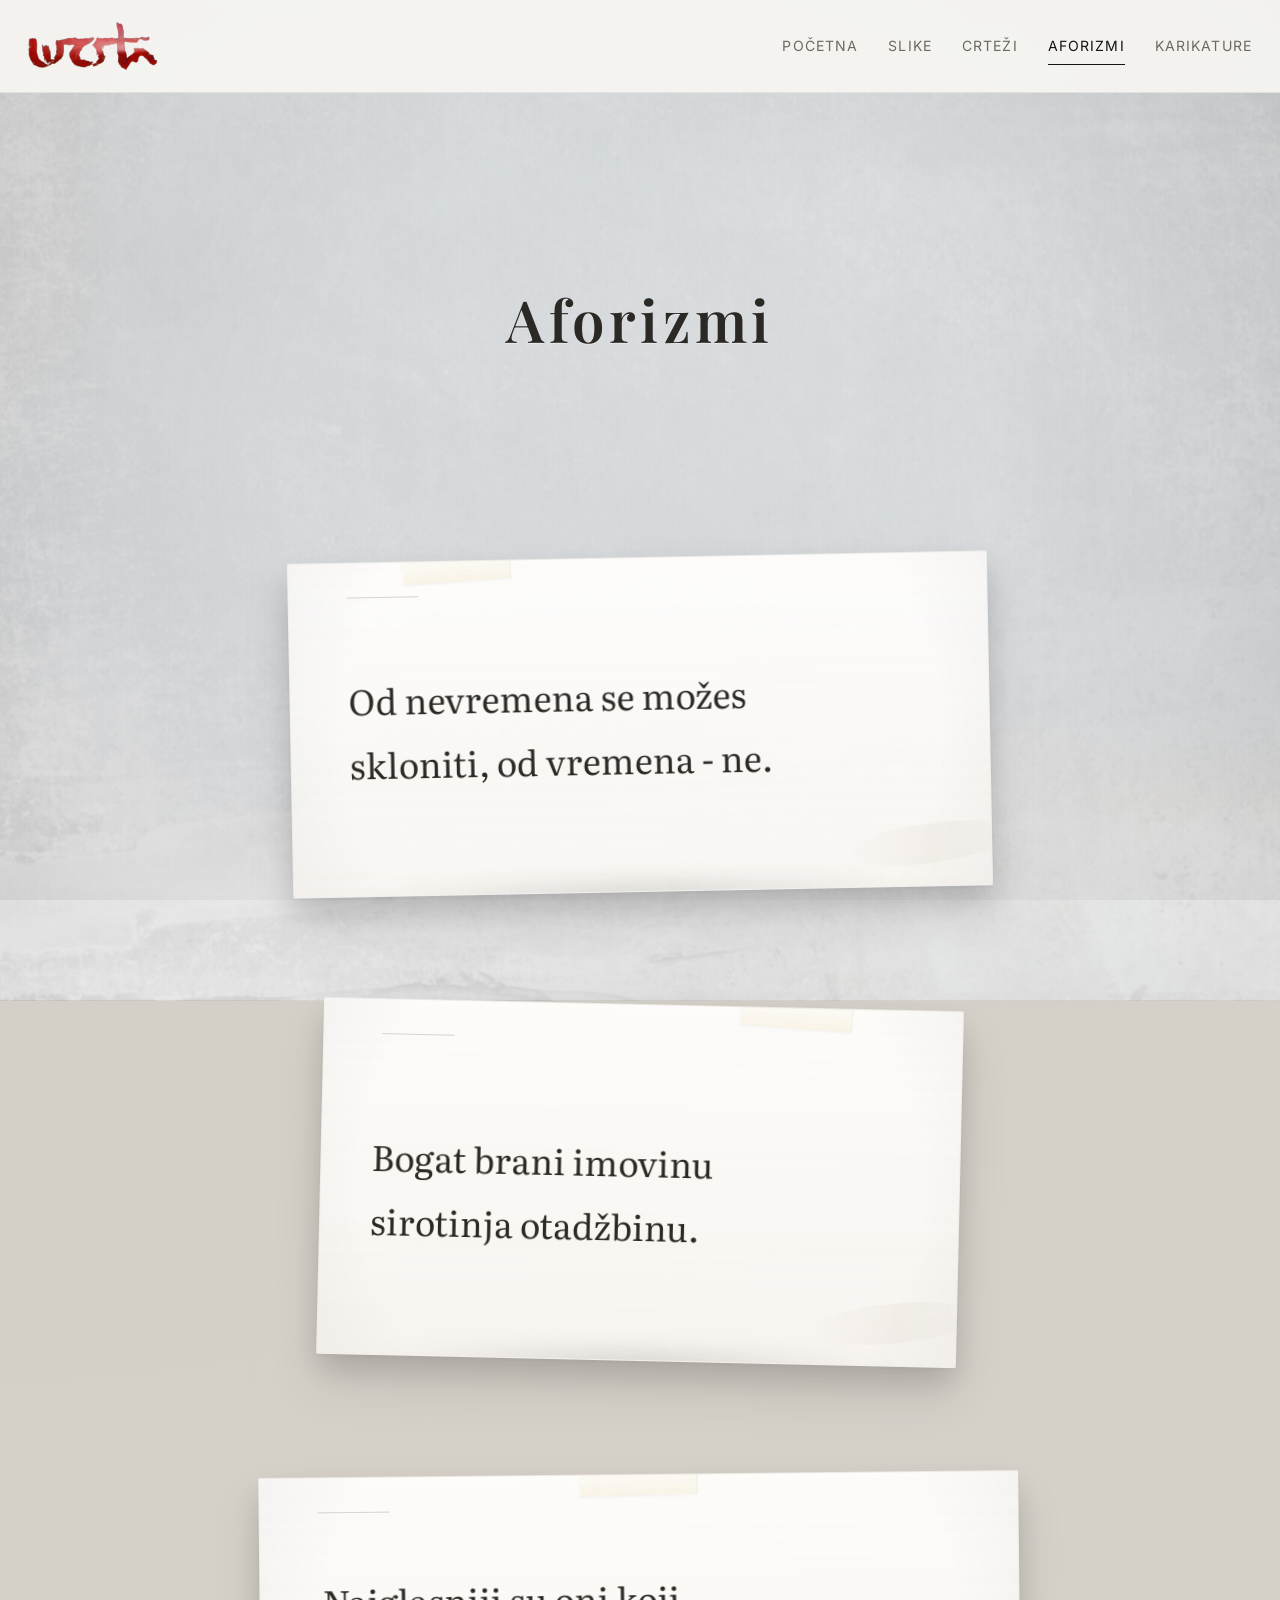
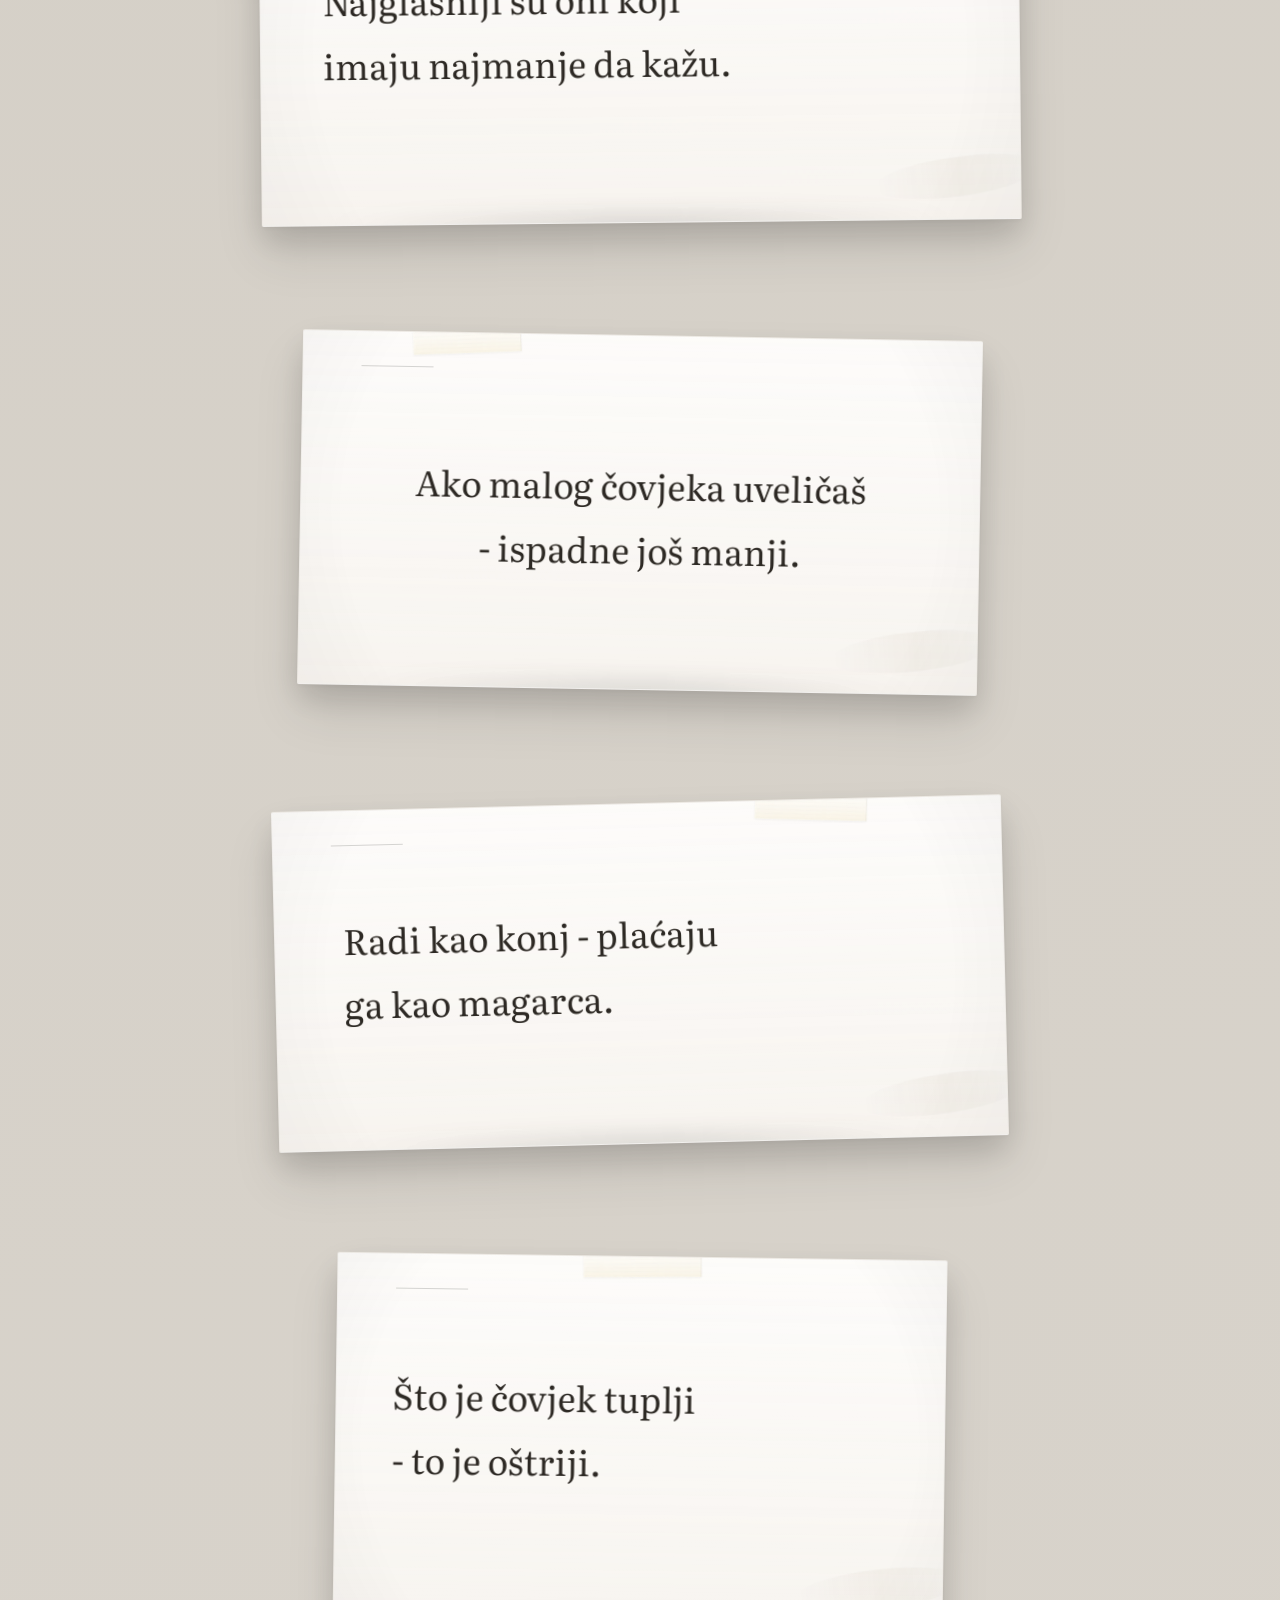
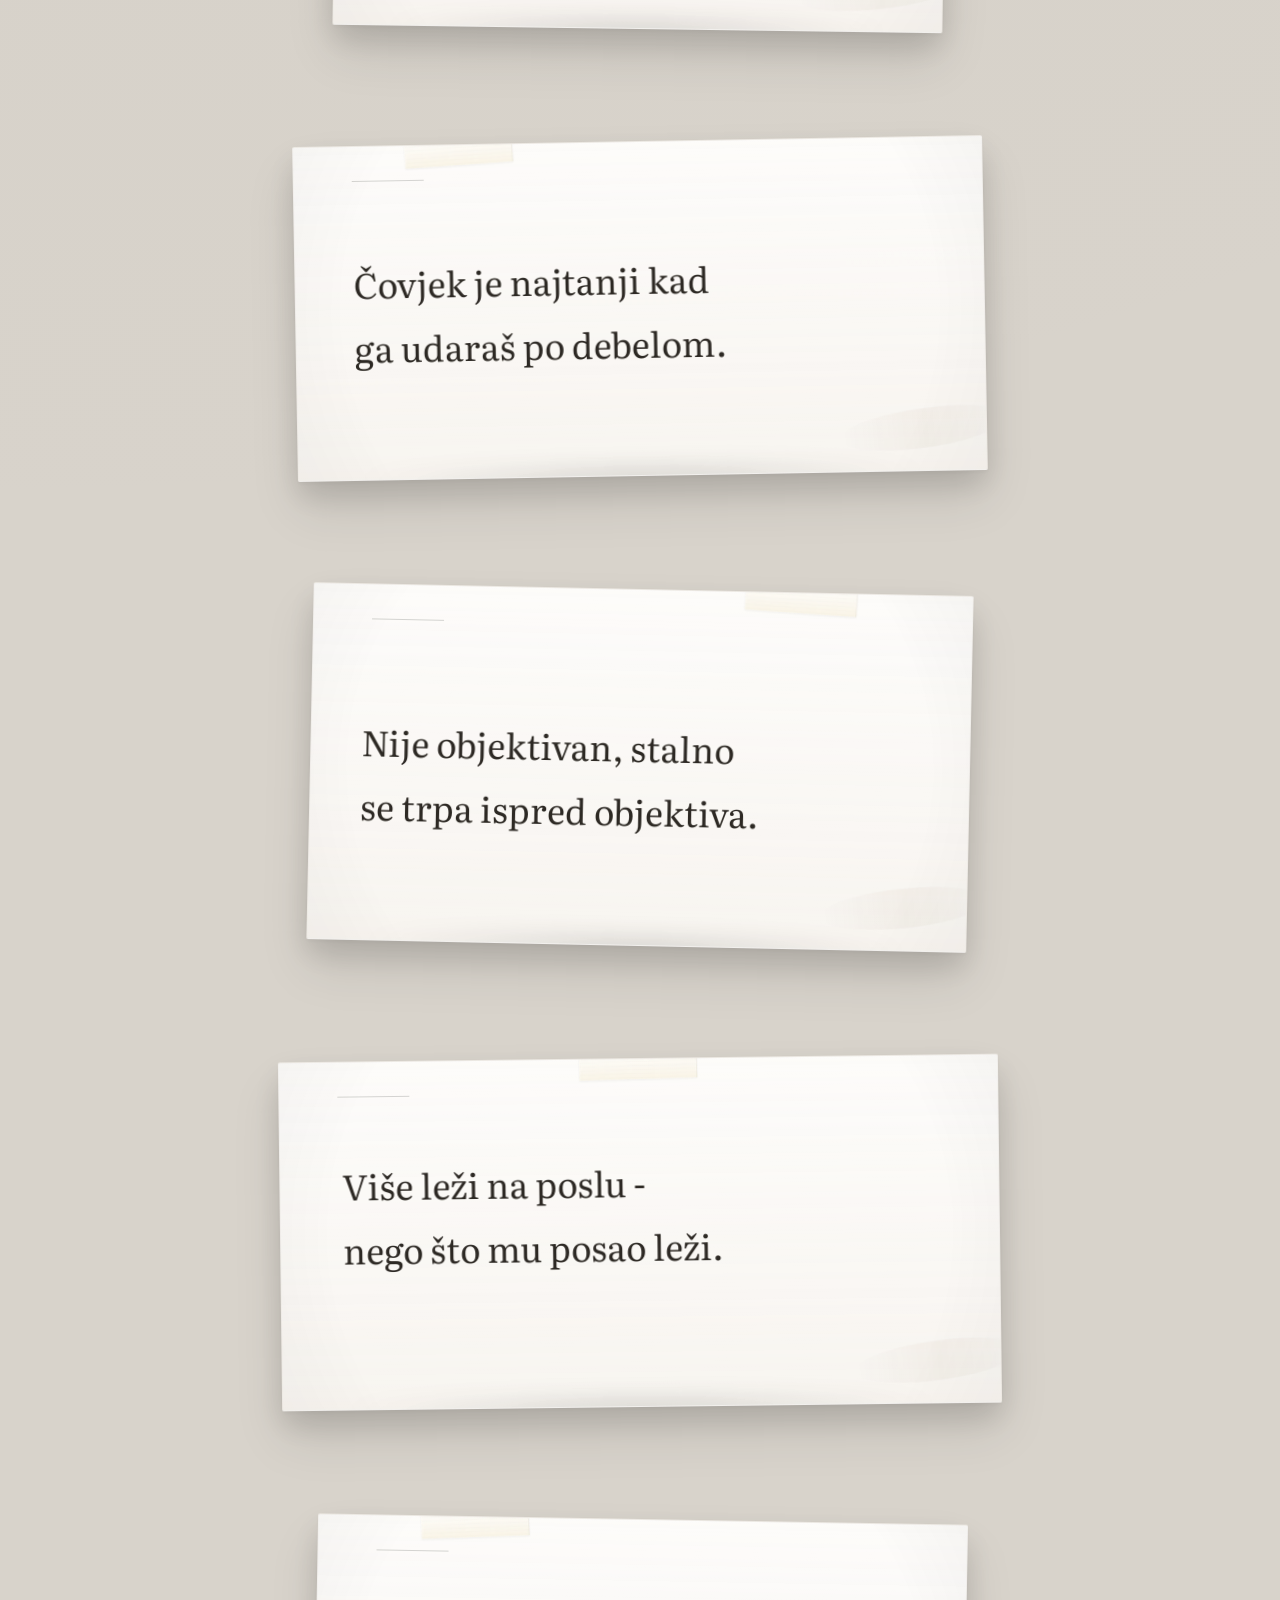
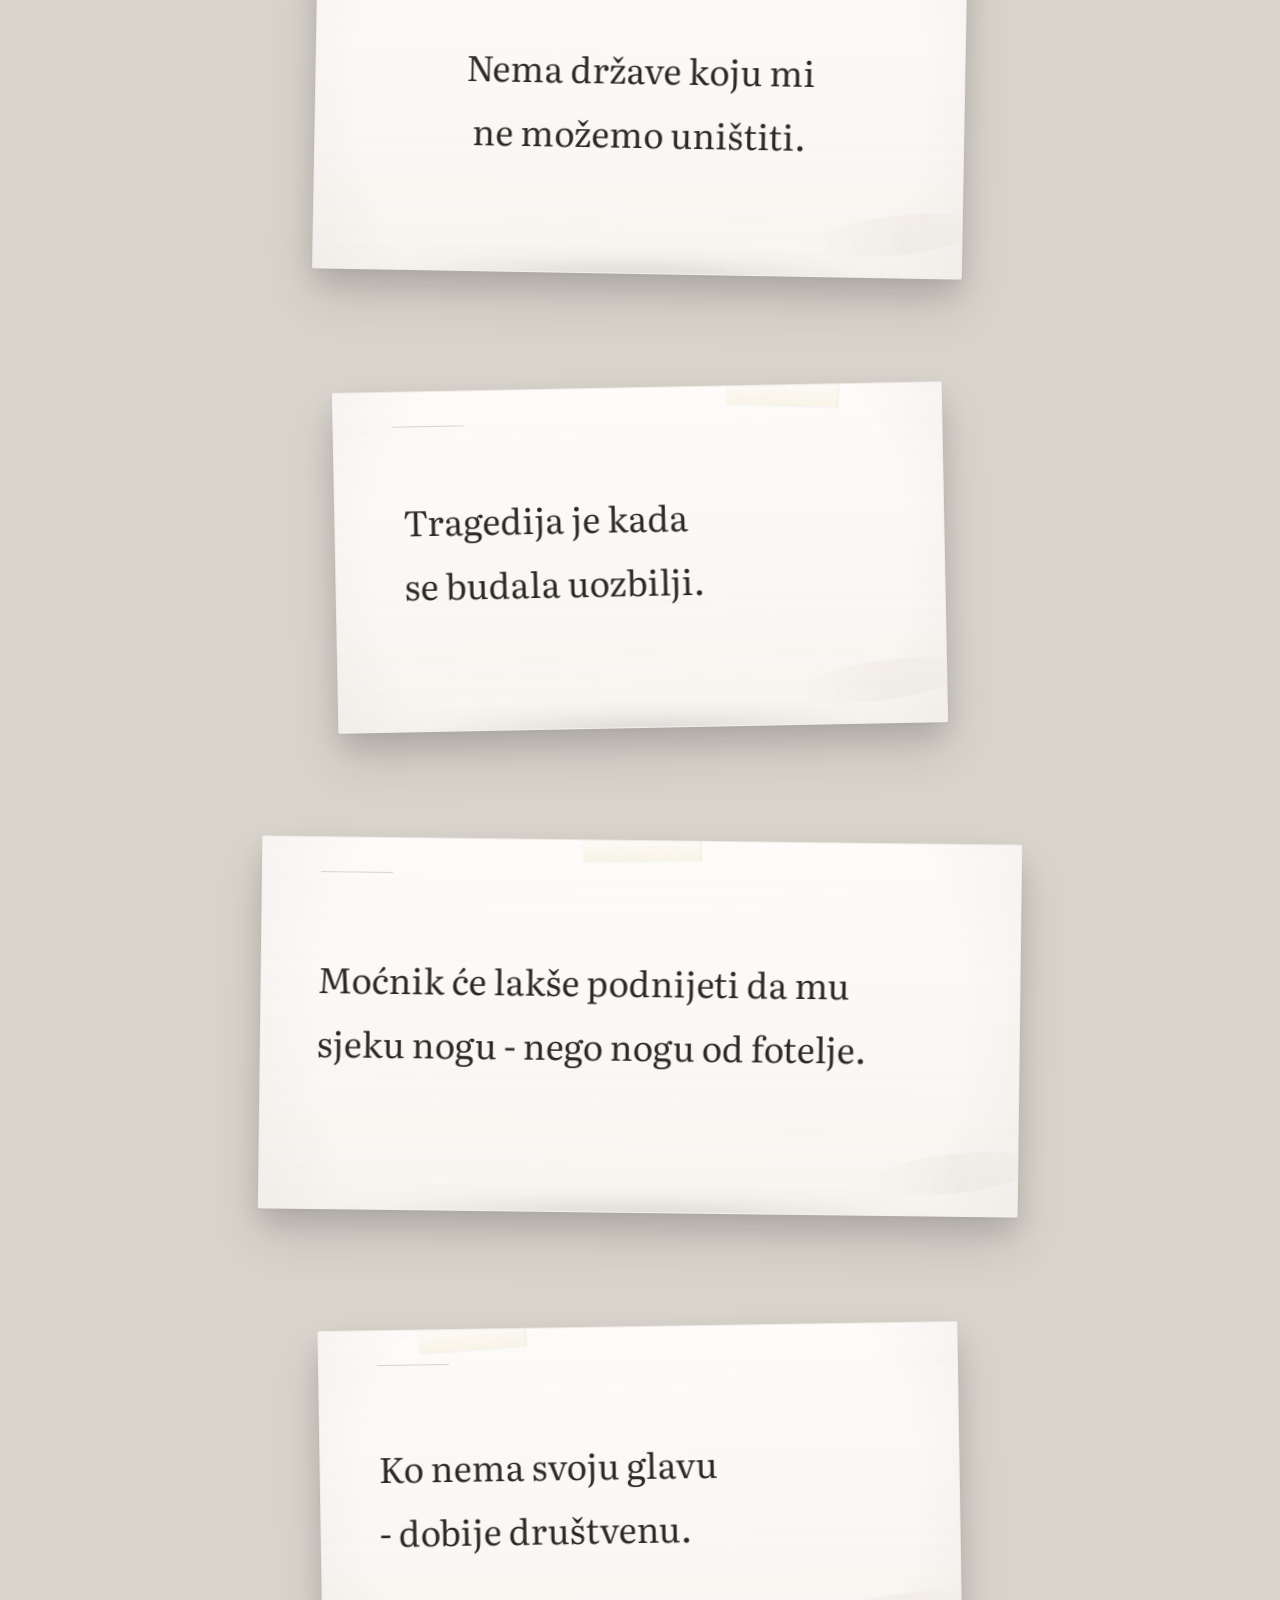
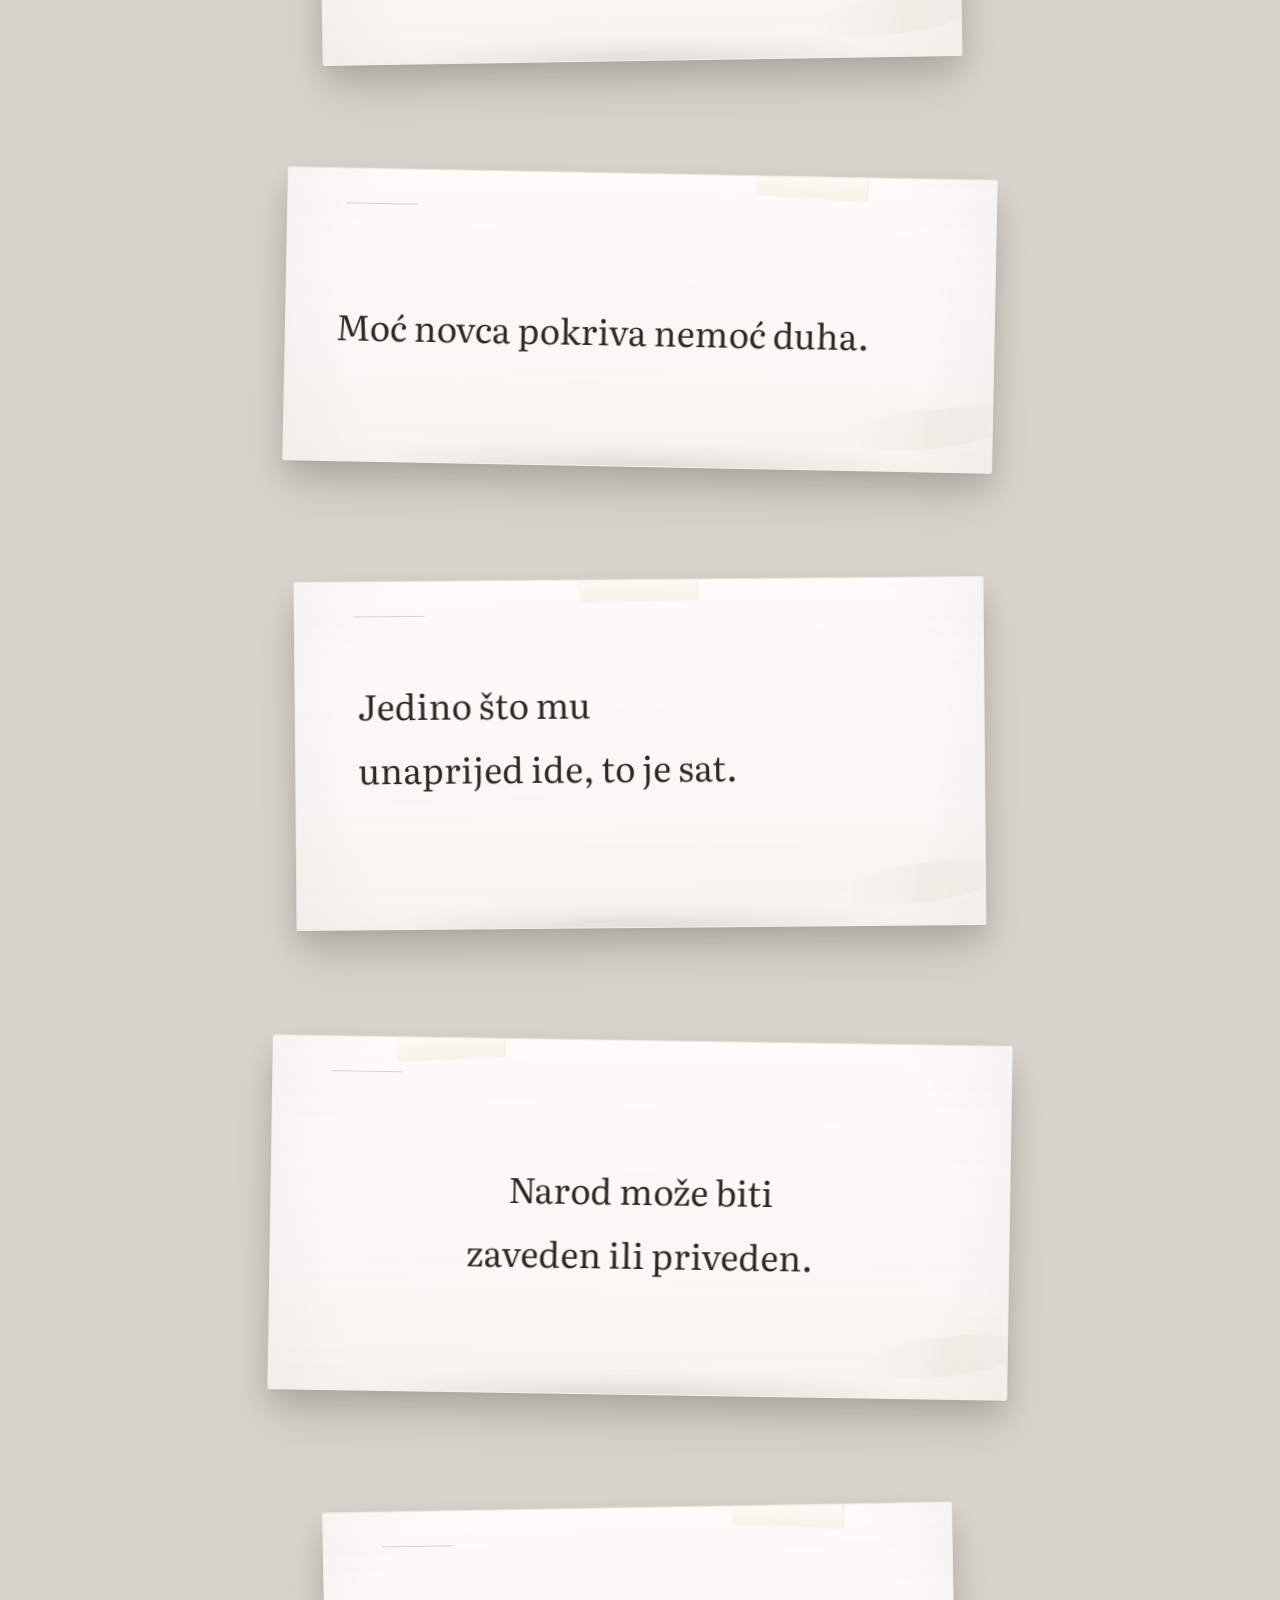
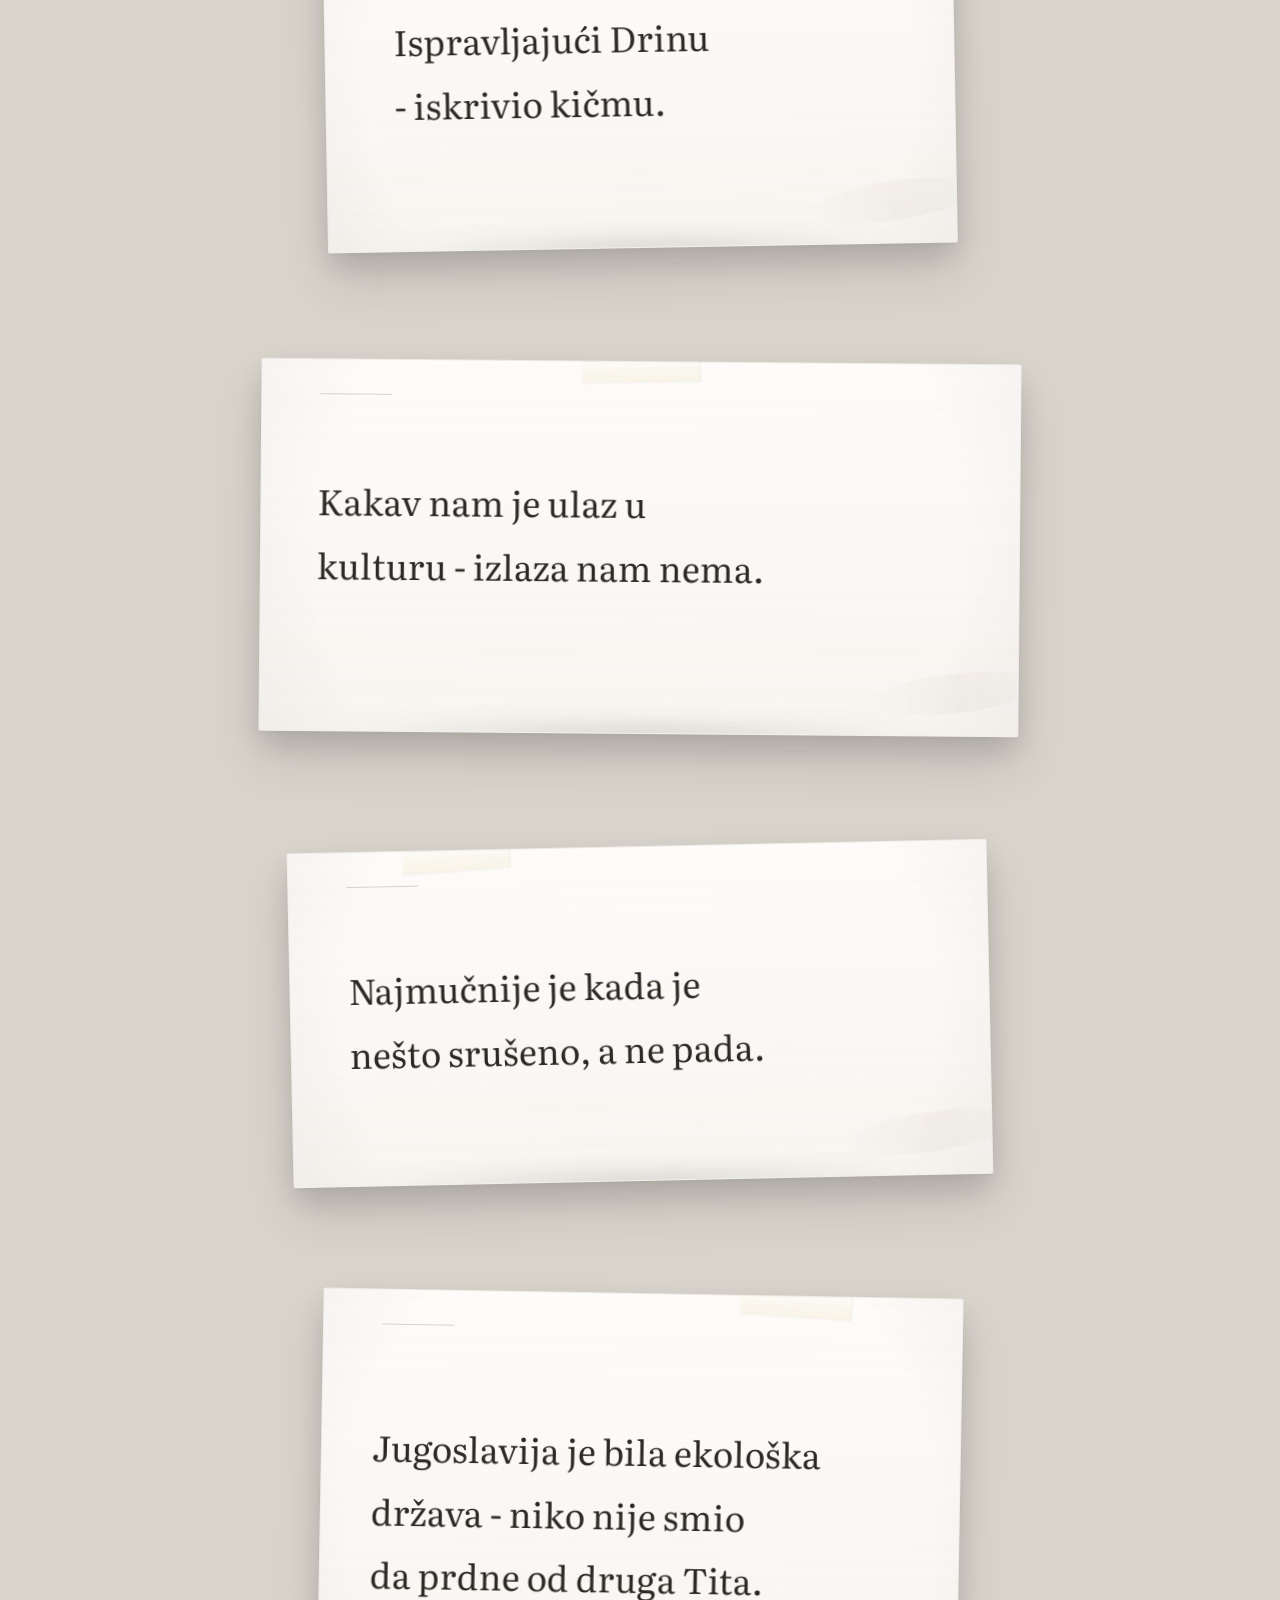
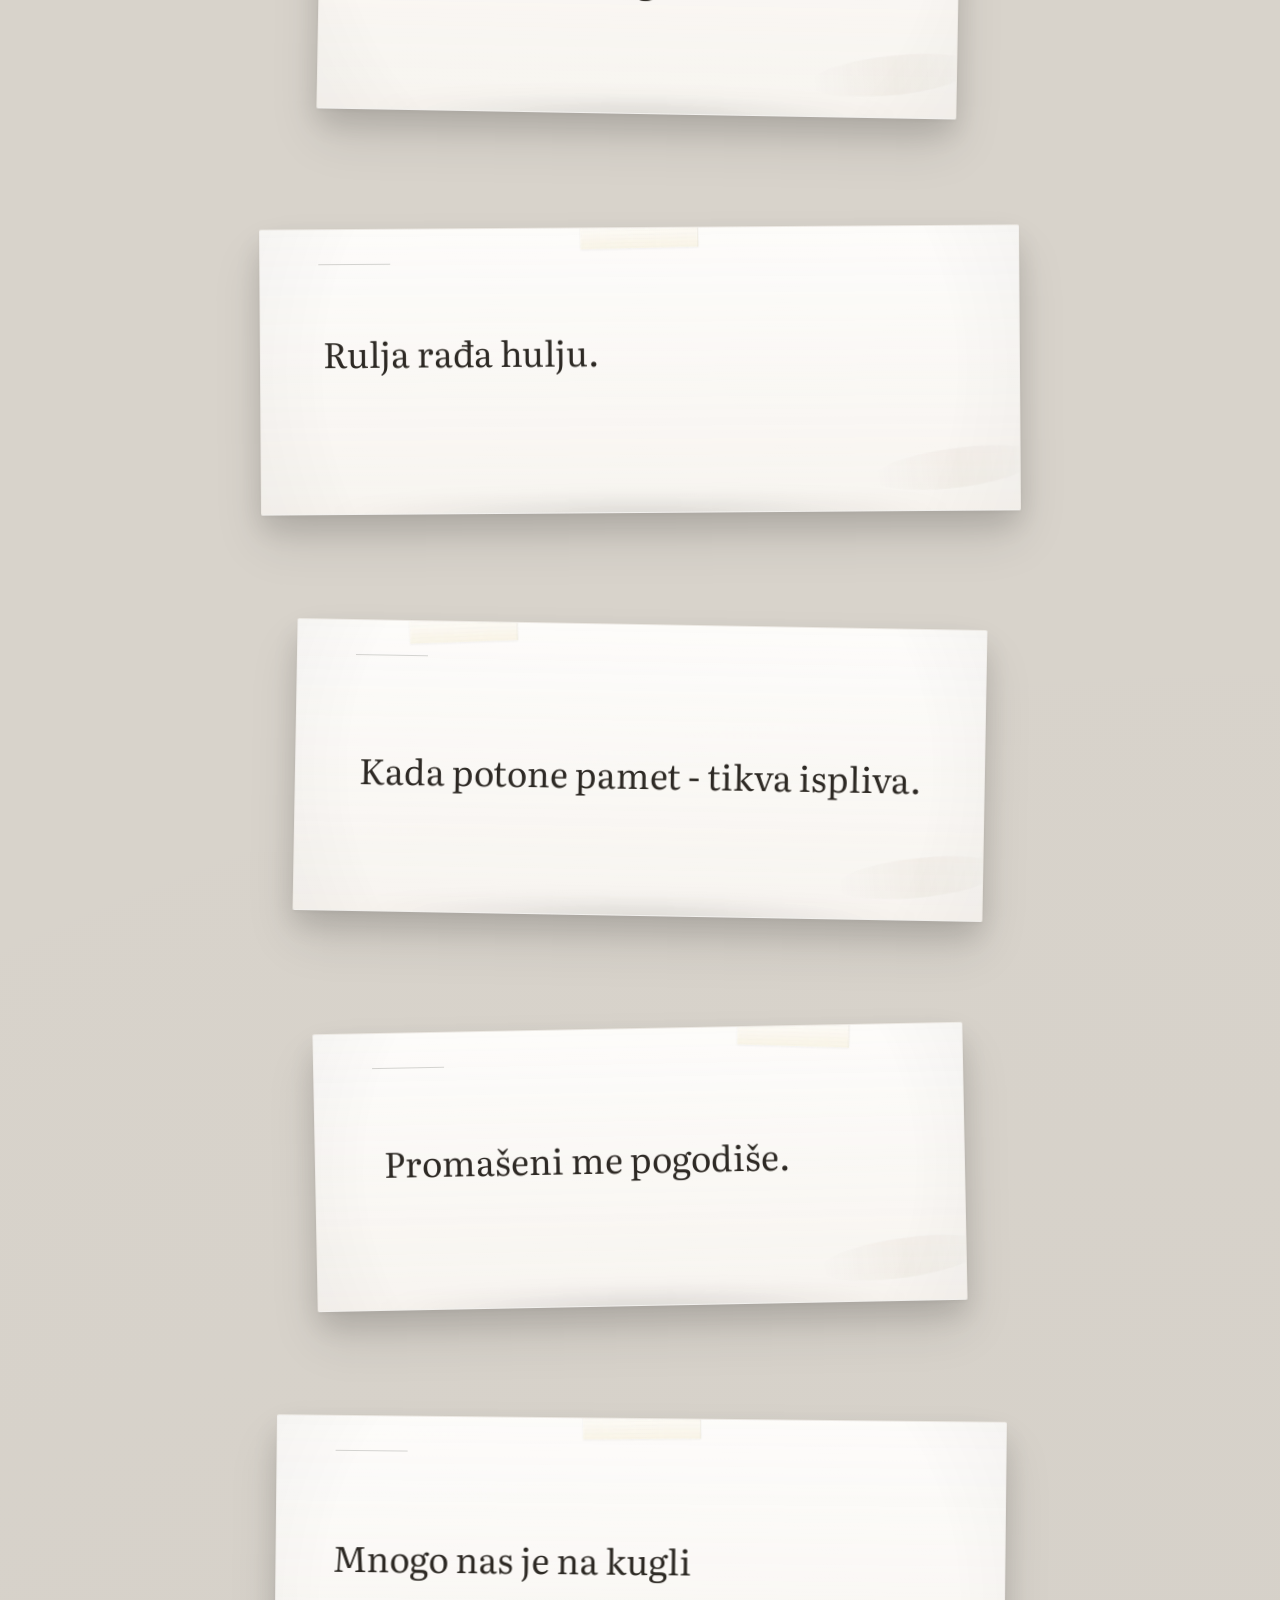
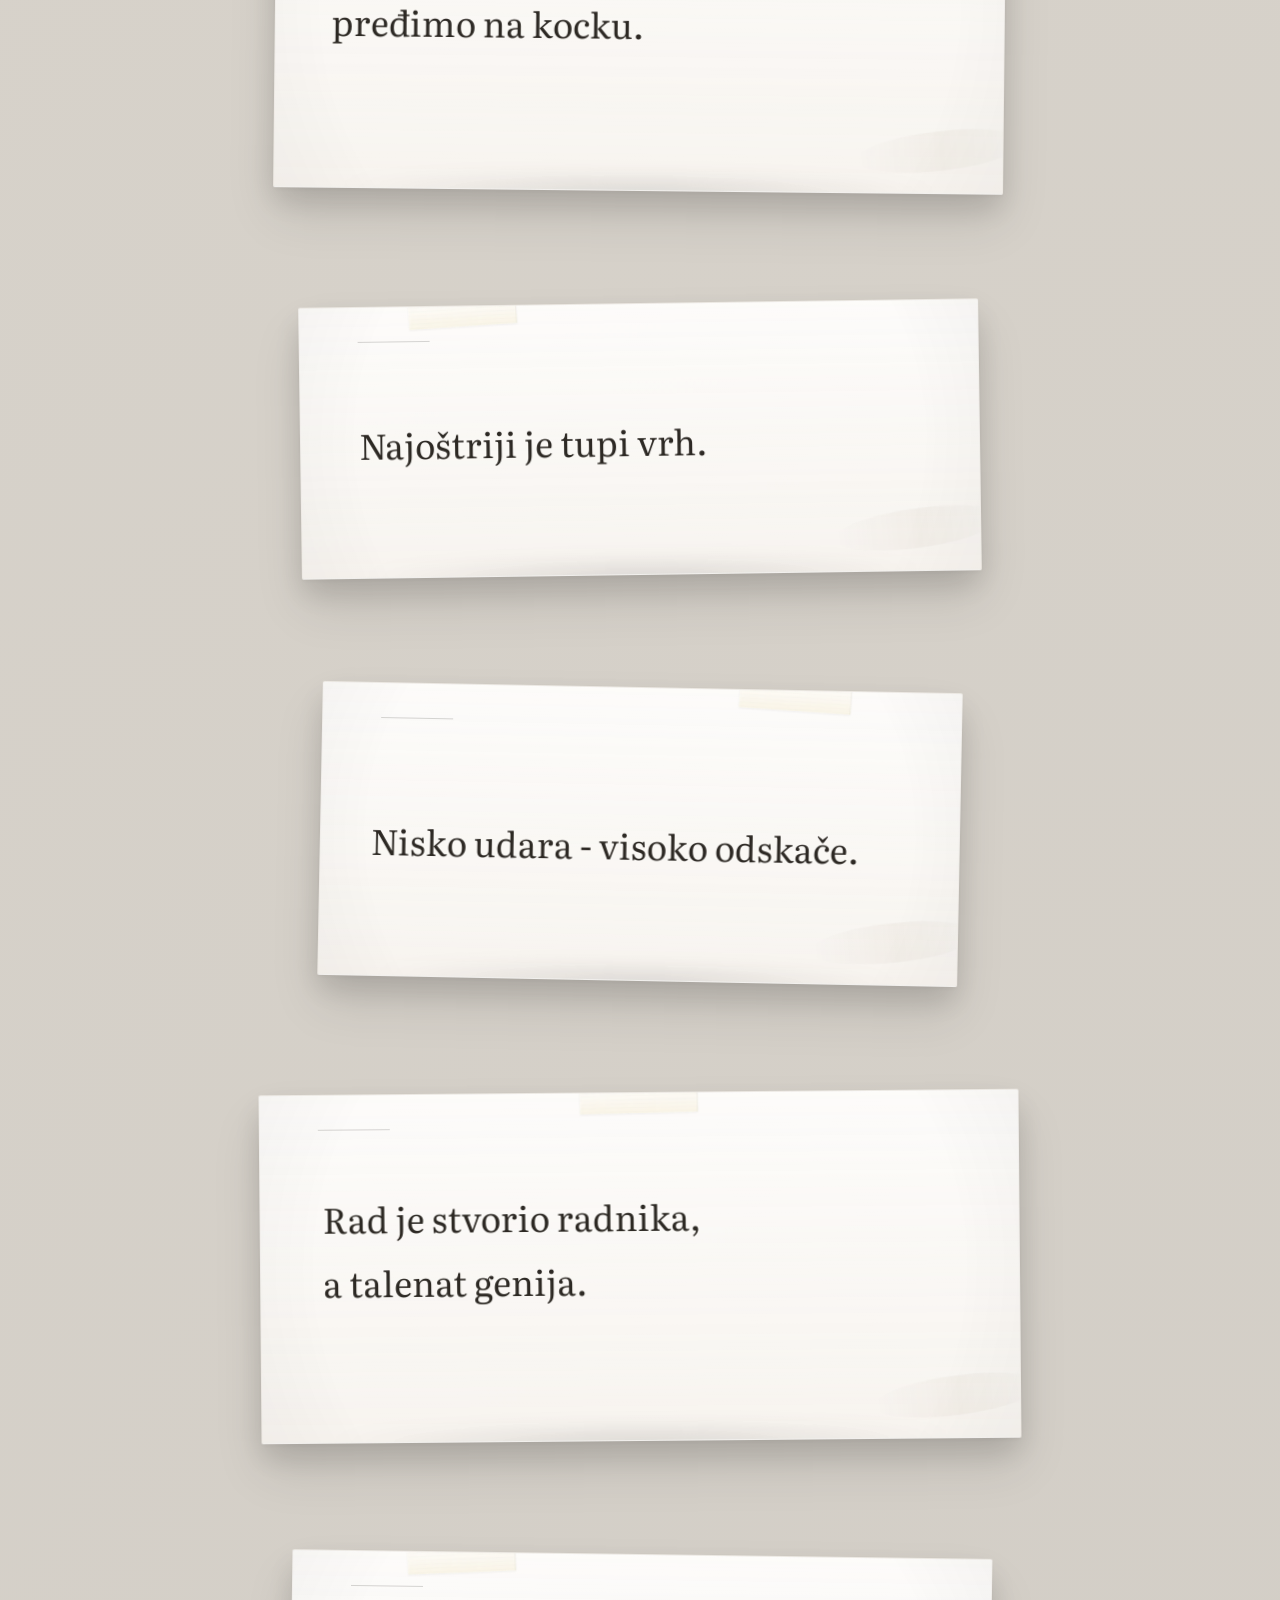
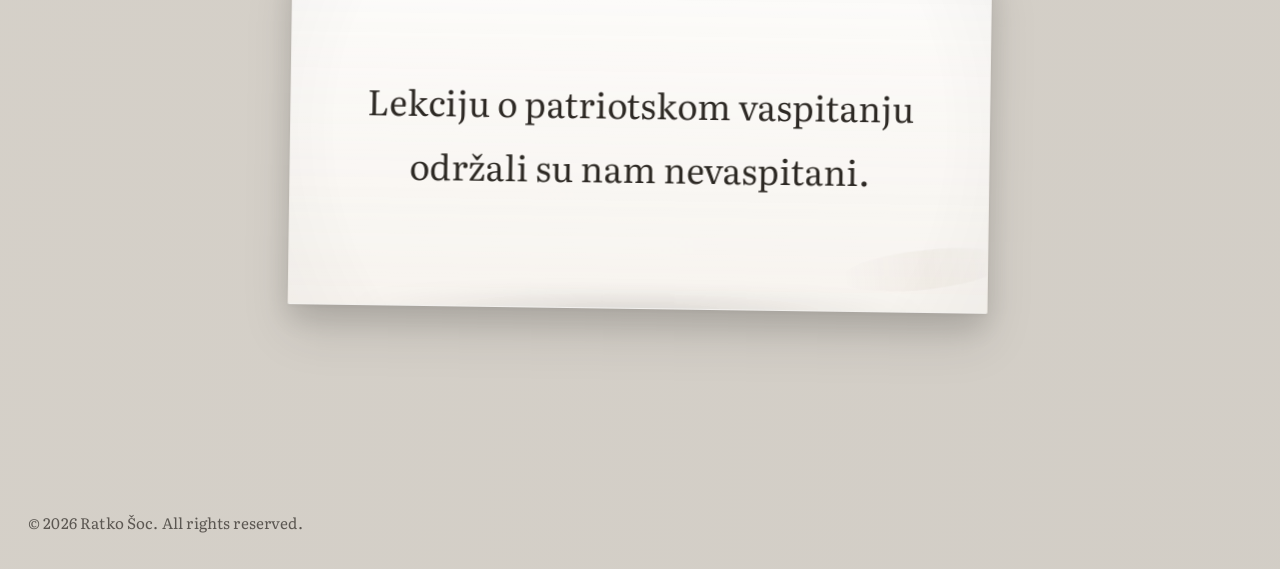
==== commit 51e6cbf2: "ready for deploy" ====
--- a/aforizmi.html
+++ b/aforizmi.html
@@ -13,10 +13,10 @@
 <meta content="Izbor aforizama Ratka Šoća u pažljivo oblikovanom prikazu za čitanje." name="description"/>
 <link href="https://fonts.googleapis.com" rel="preconnect"/>
 <link crossorigin="" href="https://fonts.gstatic.com" rel="preconnect"/>
-<link href="https://fonts.googleapis.com/css2?family=Cormorant+Garamond:wght@400;500;600&amp;family=Inter:wght@400;500;600&amp;family=Playfair+Display:wght@400;500;600&amp;display=swap" rel="stylesheet"/>
+<link href="https://fonts.googleapis.com/css2?family=Cormorant+Garamond:wght@400;500;600&family=Inter:wght@400;500;600&family=Playfair+Display:wght@400;500;600&display=swap" rel="stylesheet"/>
 <link href="https://fonts.googleapis.com/css2?family=Literata:wght@400;500&amp;display=swap" rel="stylesheet"/>
-<link href="style.css" rel="stylesheet">
-</link><link href="https://ratkosoc.com/aforizmi.html" rel="canonical"/><meta content="index,follow,max-image-preview:large" name="robots"/><meta content="Ratko Šoć" name="author"/><meta content="#f8f7f3" name="theme-color"/><meta content="summary_large_image" name="twitter:card"/><meta content="Aforizmi — Ratko Šoć" name="twitter:title"/><meta content="Izbor aforizama Ratka Šoća u pažljivo oblikovanom prikazu za čitanje." name="twitter:description"/><meta content="website" property="og:type"/><meta content="sr_RS" property="og:locale"/><meta content="Ratko Šoć" property="og:site_name"/><meta content="Aforizmi — Ratko Šoć" property="og:title"/><meta content="Izbor aforizama Ratka Šoća u pažljivo oblikovanom prikazu za čitanje." property="og:description"/><meta content="https://ratkosoc.com/aforizmi.html" property="og:url"/><meta content="https://ratkosoc.com/images/aforizmi-main.jpg" property="og:image"/><script type="application/ld+json">{"@context": "https://schema.org", "@type": "CollectionPage", "name": "Aforizmi — Ratko Šoć", "url": "https://ratkosoc.com/aforizmi.html", "description": "Izbor aforizama Ratka Šoća u pažljivo oblikovanom prikazu za čitanje."}</script><meta content="https://ratkosoc.com/images/aforizmi-main.jpg" name="twitter:image"/></head>
+<link href="style.css" rel="stylesheet"/>
+<link href="https://ratkosoc.com/aforizmi.html" rel="canonical"/><meta content="index,follow,max-image-preview:large" name="robots"/><meta content="Ratko Šoć" name="author"/><meta content="#f8f7f3" name="theme-color"/><meta content="summary_large_image" name="twitter:card"/><meta content="Aforizmi — Ratko Šoć" name="twitter:title"/><meta content="Izbor aforizama Ratka Šoća u pažljivo oblikovanom prikazu za čitanje." name="twitter:description"/><meta content="website" property="og:type"/><meta content="sr_RS" property="og:locale"/><meta content="Ratko Šoć" property="og:site_name"/><meta content="Aforizmi — Ratko Šoć" property="og:title"/><meta content="Izbor aforizama Ratka Šoća u pažljivo oblikovanom prikazu za čitanje." property="og:description"/><meta content="https://ratkosoc.com/aforizmi.html" property="og:url"/><meta content="https://ratkosoc.com/images/aforizmi-main.jpg" property="og:image"/><script type="application/ld+json">{"@context": "https://schema.org", "@type": "CollectionPage", "name": "Aforizmi — Ratko Šoć", "url": "https://ratkosoc.com/aforizmi.html", "description": "Izbor aforizama Ratka Šoća u pažljivo oblikovanom prikazu za čitanje."}</script><meta content="https://ratkosoc.com/images/aforizmi-main.jpg" name="twitter:image"/></head>
 <body class="aforizmi-page">
 <div class="aforizmi-bg-texture" id="aforizmiBgTexture"></div>
 <div class="aforizmi-bg-vignette"></div>
--- a/style.css
+++ b/style.css
@@ -20,7 +20,7 @@
 }
 
 body {
-  font-family: 'Inter', sans-serif;
+  font-family: "Inter", sans-serif;
   background:
     radial-gradient(circle at top left, rgba(180, 173, 158, 0.12), transparent 28%),
     radial-gradient(circle at bottom right, rgba(120, 120, 120, 0.06), transparent 24%),
@@ -50,11 +50,15 @@
   margin: 0 auto;
 }
 
+/* =========================
+   HEADER
+========================= */
+
 .site-header {
   position: sticky;
   top: 0;
   z-index: 100;
-  background: rgba(248, 247, 243, 0.78);
+  background: rgba(248, 247, 243, 0.88);
   backdrop-filter: blur(14px);
   border-bottom: 1px solid rgba(20, 20, 20, 0.08);
 }
@@ -143,6 +147,51 @@
   transform: scaleX(1);
 }
 
+/* =========================
+   GLOBAL TYPE
+========================= */
+
+h1,
+h2,
+h3 {
+  font-family: "Playfair Display", serif;
+  font-weight: 500;
+  line-height: 0.95;
+  letter-spacing: -0.02em;
+}
+
+h1 {
+  font-size: clamp(3.3rem, 7vw, 6rem);
+  margin-bottom: 26px;
+}
+
+.section {
+  padding: 86px 0;
+  border-top: 1px solid var(--line);
+}
+
+.section-head {
+  display: flex;
+  align-items: end;
+  justify-content: space-between;
+  gap: 24px;
+  margin-bottom: 34px;
+}
+
+.section-head h2 {
+  font-size: clamp(2.6rem, 4vw, 3.8rem);
+}
+
+.section-head p {
+  max-width: 46ch;
+  color: var(--muted);
+  font-size: 0.97rem;
+}
+
+/* =========================
+   HERO
+========================= */
+
 .hero {
   padding: 80px 0 56px;
 }
@@ -156,7 +205,6 @@
 
 .hero-copy {
   max-width: 500px;
- 
 }
 
 .eyebrow {
@@ -168,22 +216,8 @@
   margin-bottom: 22px;
 }
 
-h1,
-h2,
-h3 {
-  font-family: 'Playfair Display', serif;
-  font-weight: 500;
-  line-height: 0.95;
-  letter-spacing: -0.02em;
-}
-
-h1 {
-  font-size: clamp(3.3rem, 7vw, 6rem);
-  margin-bottom: 26px;
-}
-
-.hero-copy .artist-quote p  {
-  font-family: 'Literata', serif;
+.hero-copy .artist-quote p {
+  font-family: "Literata", serif;
   color: rgba(40, 36, 32, 0.75);
   line-height: 1.7;
 }
@@ -276,6 +310,10 @@
   pointer-events: auto;
 }
 
+.hero-slide.active img {
+  animation: heroKenBurns 5s ease forwards;
+}
+
 .hero-slide img {
   width: 100%;
   height: 100%;
@@ -340,28 +378,58 @@
   letter-spacing: 0.04em;
 }
 
-.section {
-  padding: 86px 0;
-  border-top: 1px solid var(--line);
-}
-
-.section-head {
-  display: flex;
-  align-items: end;
-  justify-content: space-between;
-  gap: 24px;
-  margin-bottom: 34px;
-}
-
-.section-head h2 {
-  font-size: clamp(2.6rem, 4vw, 3.8rem);
-}
-
-.section-head p {
-  max-width: 46ch;
-  color: var(--muted);
-  font-size: 0.97rem;
-}
+/* =========================
+   ARTIST QUOTE
+========================= */
+
+.artist-quote {
+  margin: 44px 0 50px;
+  max-width: 620px;
+  position: relative;
+  opacity: 0;
+  transform: translateY(28px);
+  animation: quoteReveal 1.4s cubic-bezier(0.22, 1, 0.36, 1) forwards;
+  animation-delay: 0.4s;
+}
+
+.artist-quote p {
+  margin: 0;
+  font-family: "Literata", serif;
+  font-size: clamp(20px, 1.6vw, 26px);
+  line-height: 1.6;
+  letter-spacing: 0.005em;
+  color: rgba(20, 20, 20, 0.9);
+  text-wrap: pretty;
+}
+
+.artist-quote footer {
+  font-family: "Literata", serif;
+  margin-top: 18px;
+  padding-top: 14px;
+  font-size: 1rem;
+  letter-spacing: 0.16em;
+  text-transform: uppercase;
+  color: rgba(20, 20, 20, 0.42);
+  border-top: 1px solid rgba(20, 20, 20, 0.08);
+  display: block;
+  width: 100%;
+  text-align: right;
+}
+
+@keyframes quoteReveal {
+  0% {
+    opacity: 0;
+    transform: translateY(28px);
+  }
+  100% {
+    opacity: 1;
+    transform: translateY(0);
+  }
+}
+
+/* =========================
+   WORKS GRID
+========================= */
 
 .entry-grid {
   display: grid;
@@ -380,8 +448,8 @@
   padding: 14px;
   border: 1px solid rgba(20, 20, 20, 0.06);
   transition: transform var(--transition), box-shadow var(--transition);
-  
-}
+}
+
 .entry-media img {
   width: 100%;
   height: 420px;
@@ -389,6 +457,8 @@
   transition: transform 700ms ease;
 }
 
+
+
 .entry-card:hover .entry-media,
 .entry-card:focus-visible .entry-media {
   transform: translateY(-4px);
@@ -402,10 +472,10 @@
 
 .entry-meta {
   display: flex;
-  flex-direction: column;     /* stack text */
-  align-items: center;        /* center horizontally */
+  flex-direction: column;
+  align-items: center;
   justify-content: center;
-  text-align: center;         /* center text */
+  text-align: center;
 }
 
 .entry-meta h3 {
@@ -418,6 +488,10 @@
   color: var(--muted);
   font-size: 0.92rem;
 }
+
+/* =========================
+   ABOUT
+========================= */
 
 .about-grid {
   display: grid;
@@ -428,7 +502,6 @@
 
 .about-image {
   background: rgba(255, 255, 255, 0.56);
-  /* padding: 20px; */
   box-shadow: var(--shadow-soft);
   border: 1px solid rgba(20, 20, 20, 0.06);
 }
@@ -456,6 +529,39 @@
   font-size: 0.99rem;
 }
 
+
+
+.about-actions {
+  margin-top: 24px;
+  display: flex;
+  justify-content: flex-start;
+  gap: 23px;
+  flex-wrap: wrap;
+}
+
+.btn-ghost {
+  display: inline-block;
+  padding: 10px 18px;
+  font-family: "Inter", sans-serif;
+  font-size: 12px;
+  letter-spacing: 0.12em;
+  text-transform: uppercase;
+  color: rgba(40, 36, 32, 0.8);
+  border: 1px solid rgba(40, 36, 32, 0.2);
+  background: transparent;
+  cursor: pointer;
+  transition: all 200ms ease;
+}
+
+.btn-ghost:hover {
+  background: rgba(40, 36, 32, 0.05);
+  border-color: rgba(40, 36, 32, 0.4);
+  color: rgba(40, 36, 32, 1);
+}
+
+/* =========================
+   LIST / CONTACT
+========================= */
 
 .list-grid {
   display: grid;
@@ -521,12 +627,17 @@
   transform: translateY(-2px);
 }
 
+/* =========================
+   GALLERY PAGES
+========================= */
+
 .subhero {
   padding: 72px 0 24px;
 }
 
 .subhero-inner h1 {
   margin-bottom: 18px;
+  animation: quoteReveal 2s cubic-bezier(0.22, 1, 0.36, 1) forwards;
 }
 
 .gallery-section {
@@ -556,13 +667,17 @@
   transition: transform var(--transition), box-shadow var(--transition);
 }
 
+
+
 .gallery-card:hover img,
 .gallery-card:focus-visible img {
   transform: translateY(-4px);
   box-shadow: var(--shadow-soft);
 }
 
-/* MINIMAL GALLERY LIGHTBOX */
+/* =========================
+   LIGHTBOX
+========================= */
 
 .lightbox {
   position: fixed;
@@ -575,12 +690,20 @@
   padding: 36px 24px 24px;
 }
 
+
 .lightbox.active {
   display: flex;
 }
 
 .gallery-lightbox-minimal {
   background: rgba(248, 247, 243, 0.985);
+  opacity: 0;
+  transition: opacity 240ms ease;
+}
+
+
+.gallery-lightbox-minimal.active {
+  opacity: 1;
 }
 
 .gallery-minimal-stage {
@@ -605,6 +728,7 @@
   display: flex;
   align-items: center;
   justify-content: center;
+  position: relative;
 }
 
 .gallery-minimal-figure img,
@@ -615,6 +739,12 @@
   height: auto;
   object-fit: contain;
   box-shadow: 0 18px 60px rgba(0, 0, 0, 0.06);
+  opacity: 1;
+  transition: opacity 500ms ease;
+}
+
+#galleryLightboxImage.is-visible {
+  opacity: 1;
 }
 
 .gallery-minimal-meta {
@@ -633,7 +763,7 @@
 .gallery-meta-title,
 #galleryLightboxTitle {
   color: var(--text);
-  font-family: 'Cormorant Garamond', serif;
+  font-family: "Cormorant Garamond", serif;
   font-size: 1.4rem;
   line-height: 1;
 }
@@ -691,7 +821,26 @@
   transform: none;
 }
 
-/* fallback for old lightbox controls */
+.gallery-tap-zone {
+  position: absolute;
+  top: 0;
+  bottom: 0;
+  width: 26%;
+  z-index: 2;
+  background: transparent;
+  border: 0;
+  padding: 0;
+  cursor: pointer;
+}
+
+.gallery-tap-zone-left {
+  left: 0;
+}
+
+.gallery-tap-zone-right {
+  right: 0;
+}
+
 .lightbox-controls {
   display: flex;
   gap: 10px;
@@ -715,625 +864,6 @@
   border-color: var(--text);
   transform: translateY(-1px);
 }
-
-.site-footer {
-  font-family: 'Literata', serif;
-  font-size: 0.95rem;
-  letter-spacing: 0.01em;
-  color: rgba(40, 36, 32, 0.7);
-}
-
-@media (max-width: 1024px) {
-  .hero-grid,
-  .about-grid,
-  .list-grid {
-    grid-template-columns: 1fr;
-  }
-
-  .entry-grid,
-  .gallery-grid {
-    grid-template-columns: repeat(2, 1fr);
-  }
-}
-
-@media (max-width: 900px) {
-  .gallery-minimal-stage {
-    grid-template-columns: 1fr;
-    gap: 14px;
-  }
-
-  .gallery-nav {
-    font-size: 0.78rem;
-    letter-spacing: 0.12em;
-  }
-
-  .gallery-nav-prev {
-    order: 2;
-  }
-
-  .gallery-minimal-figure-wrap {
-    order: 1;
-  }
-
-  .gallery-nav-next {
-    order: 3;
-  }
-
-  .gallery-minimal-figure img,
-  #galleryLightboxImage {
-    max-height: 68vh;
-  }
-
-  .gallery-minimal-meta {
-    margin-top: 16px;
-    gap: 8px;
-  }
-
-  .gallery-meta-title,
-  #galleryLightboxTitle {
-    width: 100%;
-    font-size: 1.25rem;
-  }
-}
-
-@media (max-width: 720px) {
-  .container {
-    width: min(var(--max), calc(100% - 28px));
-  }
-
-  .header-inner {
-    min-height: 78px;
-    align-items: center;
-  }
-
-  .signature-mark {
-    height: 36px;
-  }
-
-  .nav-toggle {
-    display: inline-flex;
-  }
-
-  .nav {
-    position: absolute;
-    left: 14px;
-    right: 14px;
-    top: calc(100% + 10px);
-    background: rgba(248, 247, 243, 0.98);
-    border: 1px solid rgba(20, 20, 20, 0.08);
-    padding: 16px;
-    display: none;
-    flex-direction: column;
-    align-items: flex-start;
-    gap: 14px;
-    box-shadow: var(--shadow-soft);
-  }
-
-  .nav.open {
-    display: flex;
-  }
-
-  .hero {
-    padding-top: 42px;
-  }
-
-  .hero-dots {
-    bottom: 68px;
-  }
-
-  .hero-progress {
-    left: 20px;
-    right: 20px;
-    bottom: 38px;
-  }
-
-  .entry-grid,
-  .gallery-grid {
-    grid-template-columns: 1fr;
-  }
-
-  .section-head,
-  .hero-caption,
-  .list-item,
-  .gallery-detail-item,
-  .entry-meta {
-    flex-direction: column;
-    align-items: flex-start;
-  }
-
-  .entry-media img,
-  .gallery-card img {
-    height: auto;
-    aspect-ratio: 4 / 5;
-  }
-
-  .gallery-minimal-meta {
-    flex-direction: column;
-    gap: 6px;
-  }
-
-  .gallery-meta-sep {
-    display: none;
-  }
-}
-/*artist-quote*/
-.artist-quote {
-  margin: 44px 0 50px;
-  max-width: 620px;
-  position: relative;
-  padding-left: 0;
-
-  opacity: 0;
-  transform: translateY(28px);
-  animation: quoteReveal 1.4s cubic-bezier(0.22, 1, 0.36, 1) forwards;
-  animation-delay: 0.4s;
-}
-
-
-
-/* main quote */
-.artist-quote p {
-  margin: 0;
-  font-family: 'Literata', serif;
-  font-size: clamp(20px, 1.6vw, 26px);
-  line-height: 1.6;
-  letter-spacing: 0.005em;
-  color: rgba(20, 20, 20, 0.9);
-  text-wrap: pretty;
-}
-
-/* author */
-.artist-quote footer {
-   font-family: 'Literata', serif;
-  margin-top: 18px;
-  padding-top: 14px;
-  font-size: 1rem;
-  letter-spacing: 0.16em;
-  text-transform: uppercase;
-  color: rgba(20, 20, 20, 0.42);
-
-  border-top: 1px solid rgba(20, 20, 20, 0.08);
-
-  display: block;
-  width: 100%;
- 
-  text-align: right;
-}
-
-.quote-margin {
-  margin:1000px;
-}
-
-/* animations */
-@keyframes quoteReveal {
-  0% {
-    opacity: 0;
-    transform: translateY(28px);
-  }
-  100% {
-    opacity: 1;
-    transform: translateY(0);
-  }
-}
-
-
-
-/*quote mobile*/
-@media (max-width: 720px) {
-  .artist-quote {
-    max-width: 100%;
-    padding-left: 18px;
-    margin: 28px 0 34px;
-  }
-
-  .artist-quote::after {
-    font-size: 56px;
-    top: -18px;
-    left: -6px;
-  }
-
-  .artist-quote p {
-    font-size: 19px;
-    line-height: 1.5;
-  }
-
-  .artist-quote footer {
-    margin-top: 14px;
-    font-size: 10px;
-    letter-spacing: 0.12em;
-  }
-}
-
-/* AFORIZMI PAGE */
-.aforizmi-page {
-  background-color: #d8d3cb;
-  color: #2f2a25;
-  font-family: 'Inter', sans-serif;
-  overflow-x: hidden;
-  position: relative;
-  min-height: 100vh;
-}
-
-.aforizmi-page .site-header {
-  background: rgba(216, 211, 203, 0.82);
-}
-
-.aforizmi-bg-texture,
-.aforizmi-bg-vignette,
-.aforizmi-bg-soften {
-  position: fixed;
-  inset: 0;
-  pointer-events: none;
-}
-
-.aforizmi-bg-texture {
-  inset: -60px;
-  z-index: 0;
-  background:
-    linear-gradient(rgba(255,255,255,0.72), rgba(255,255,255,0.72)),
-    url("images/tekstura.jpg") center center / cover no-repeat;
-  transform: translate3d(0, 0, 0) scale(1.08);
-  will-change: transform;
-}
-
-.aforizmi-bg-vignette {
-  z-index: 0;
-  background: radial-gradient(circle at center, rgba(255,255,255,0) 45%, rgba(0,0,0,0.14) 100%);
-  opacity: 0.42;
-}
-
-.aforizmi-bg-soften {
-  z-index: 0;
-  background:
-    linear-gradient(rgba(255,255,255,0.06) 1px, transparent 1px),
-    linear-gradient(90deg, rgba(0,0,0,0.02) 1px, transparent 1px);
-  background-size: 6px 6px;
-  opacity: 0.08;
-  mix-blend-mode: multiply;
-}
-
-.aforizmi-main {
-  position: relative;
-  z-index: 1;
-}
-
-.aforizmi-hero {
-  min-height: 48vh;
-  display: flex;
-  align-items: center;
-  justify-content: center;
-  text-align: center;
-  padding: 72px 0 36px;
-  border-top: 0;
-}
-
-.aforizmi-hero h1 {
-  margin-bottom: 16px;
-  font-family: 'Playfair Display', serif;
-  font-size: clamp(34px, 5vw, 58px);
-  font-weight: 600;
-  line-height: 1.08;
-  letter-spacing: 0.08em;
-  color: #2b2926;
-  text-shadow: 0 1px 0 rgba(255,255,255,0.4);
-}
-
-.aforizmi-hero p {
-  max-width: 42ch;
-  margin: 0 auto;
-  font-size: 16px;
-  line-height: 1.9;
-  color: rgba(47, 42, 37, 0.72);
-}
-
-.aforizmi-list {
-  padding-top: 10px;
-  border-top: 0;
-}
-
-.aforizmi-item {
-  display: flex;
-  justify-content: center;
-  padding: 22px 0 56px;
-}
-
-.aforizmi-paper-wrap {
-  position: relative;
-  width: 100%;
-  display: flex;
-  justify-content: center;
-  opacity: 0;
-  transform: translateY(40px);
-  transition: opacity 900ms ease, transform 900ms ease;
-}
-
-.aforizmi-paper-wrap.visible {
-  opacity: 1;
-  transform: translateY(0);
-}
-
-.aforizmi-paper-wrap.r1 { --paper-rotate: -0.8deg; }
-.aforizmi-paper-wrap.r2 { --paper-rotate: 0.9deg; }
-.aforizmi-paper-wrap.r3 { --paper-rotate: -0.45deg; }
-.aforizmi-paper-wrap.r4 { --paper-rotate: 0.7deg; }
-.aforizmi-paper-wrap.r5 { --paper-rotate: -0.9deg; }
-.aforizmi-paper-wrap.r6 { --paper-rotate: 0.55deg; }
-
-.aforizmi-paper {
-  position: relative;
-  width: 100%;
-  transform: rotate(var(--paper-rotate, 0deg));
-  background:
-    linear-gradient(180deg, rgba(255,255,255,0.78), rgba(255,255,255,0.36)),
-    rgba(249, 245, 237, 0.82);
-  border: 1px solid rgba(75, 61, 47, 0.06);
-  border-radius: 2px;
-  backdrop-filter: blur(1.2px);
-  overflow: hidden;
-  box-shadow:
-    0 2px 4px rgba(0,0,0,0.04),
-    0 14px 30px rgba(0,0,0,0.12),
-    0 28px 50px rgba(0,0,0,0.10);
-  transition: transform 350ms ease, box-shadow 350ms ease;
-}
-
-.aforizmi-paper:hover {
-  transform: rotate(var(--paper-rotate, 0deg)) translateY(-3px);
-  box-shadow:
-    0 4px 8px rgba(0,0,0,0.05),
-    0 18px 34px rgba(0,0,0,0.14),
-    0 34px 58px rgba(0,0,0,0.11);
-}
-
-.aforizmi-paper-shadow {
-  position: absolute;
-  left: 6%;
-  right: 6%;
-  bottom: -18px;
-  height: 32px;
-  z-index: -1;
-  background: radial-gradient(ellipse at center, rgba(0,0,0,0.16) 0%, rgba(0,0,0,0.06) 45%, rgba(0,0,0,0.00) 75%);
-  filter: blur(10px);
-  transform: scaleX(0.92);
-}
-
-.aforizmi-paper::before {
-  content: "";
-  position: absolute;
-  inset: 0;
-  pointer-events: none;
-  background:
-    linear-gradient(rgba(0,0,0,0.012) 1px, transparent 1px),
-    linear-gradient(90deg, rgba(0,0,0,0.010) 1px, transparent 1px);
-  background-size: 4px 4px;
-  opacity: 0.15;
-  transform: scale(1.01);
-}
-
-.aforizmi-paper::after {
-  content: "";
-  position: absolute;
-  inset: 0;
-  pointer-events: none;
-  background: radial-gradient(circle at center, rgba(0,0,0,0) 78%, rgba(0,0,0,0.08) 100%);
-  mix-blend-mode: multiply;
-  opacity: 0.35;
-}
-
-.aforizmi-line {
-  position: absolute;
-  top: 34px;
-  left: 58px;
-  width: 72px;
-  height: 1px;
-  background: rgba(0,0,0,0.16);
-  z-index: 2;
-}
-
-.aforizmi-tape {
-  position: absolute;
-  width: 118px;
-  height: 34px;
-  top: -14px;
-  left: 50%;
-  z-index: 3;
-  background: linear-gradient(180deg, rgba(255,255,255,0.54), rgba(239,228,194,0.40));
-  border-left: 1px solid rgba(255,255,255,0.20);
-  border-right: 1px solid rgba(0,0,0,0.04);
-  box-shadow: 0 1px 2px rgba(0,0,0,0.05), 0 0 0 1px rgba(255,255,255,0.08) inset;
-  opacity: 0.94;
-  backdrop-filter: blur(1px);
-}
-
-.aforizmi-tape::before {
-  content: "";
-  position: absolute;
-  inset: 0;
-  background:
-    linear-gradient(90deg, rgba(255,255,255,0.10), rgba(255,255,255,0.02)),
-    linear-gradient(rgba(0,0,0,0.025) 1px, transparent 1px);
-  background-size: auto, 4px 4px;
-  opacity: 0.38;
-}
-
-.aforizmi-tape.left { left: 24%; transform: translateX(-50%) rotate(-3deg); width: 108px; }
-.aforizmi-tape.right { left: 74%; transform: translateX(-50%) rotate(2.8deg); width: 112px; }
-.aforizmi-tape.center { left: 50%; transform: translateX(-50%) rotate(-1deg); }
-
-.aforizmi-content { position: relative; z-index: 2; }
-.aforizmi-text {
-  margin: 20px 0 34px;
-  font-family: 'Cormorant Garamond', serif;
-  font-size: clamp(26px, 3.3vw, 35px);
-  line-height: 1.82;
-  max-width: 32ch;
-  color: #2d2924;
-  text-wrap: balance;
-}
-
-.aforizmi-author {
-  display: block;
-  max-width: 32ch;
-  font-size: 14px;
-  letter-spacing: 0.16em;
-  text-transform: uppercase;
-  color: rgba(47, 42, 37, 0.62);
-}
-
-.aforizmi-paper.paper-a { max-width: 820px; padding: 86px 58px 66px; }
-.aforizmi-paper.paper-b { max-width: 690px; padding: 98px 52px 74px; }
-.aforizmi-paper.paper-c { max-width: 760px; padding: 72px 62px 94px; }
-.aforizmi-paper.paper-d { max-width: 640px; padding: 106px 50px 68px; }
-.aforizmi-paper.paper-e { max-width: 850px; padding: 78px 68px 80px; }
-.aforizmi-paper.paper-f { max-width: 720px; padding: 90px 56px 100px; }
-
-.aforizmi-paper.align-left .aforizmi-text,
-.aforizmi-paper.align-left .aforizmi-author { margin-left: 0; margin-right: auto; text-align: left; }
-.aforizmi-paper.align-center .aforizmi-text,
-.aforizmi-paper.align-center .aforizmi-author { margin-left: auto; margin-right: auto; text-align: center; }
-.aforizmi-paper.signature-right .aforizmi-author { margin-left: auto; margin-right: 0; text-align: right; }
-.aforizmi-paper.signature-left .aforizmi-author { margin-left: 0; margin-right: auto; text-align: left; }
-.aforizmi-paper.tight .aforizmi-text { max-width: 28ch; }
-.aforizmi-paper.airy .aforizmi-text { max-width: 34ch; }
-
-.aforizmi-brush {
-  position: absolute;
-  right: -20px;
-  bottom: 22px;
-  width: 168px;
-  height: 40px;
-  z-index: 1;
-  background: linear-gradient(90deg, rgba(121,93,58,0.00) 0%, rgba(121,93,58,0.03) 22%, rgba(121,93,58,0.07) 52%, rgba(121,93,58,0.04) 80%, rgba(121,93,58,0.00) 100%);
-  transform: rotate(-5deg);
-  border-radius: 60% 40% 55% 45% / 60% 38% 62% 40%;
-  filter: blur(0.5px);
-  opacity: 0.72;
-}
-
-@media (max-width: 768px) {
-  .aforizmi-bg-texture { inset: -20px; transform: translate3d(0, 0, 0) scale(1.03); }
-  .aforizmi-hero { min-height: 36vh; padding-top: 48px; }
-  .aforizmi-item { padding: 18px 0 42px; }
-  .paper-a, .paper-b, .paper-c, .paper-d, .paper-e, .aforizmi-paper.paper-f { max-width: 100%; padding-left: 26px; padding-right: 26px; }
-  .aforizmi-paper.paper-a { padding-top: 66px; padding-bottom: 48px; }
-  .aforizmi-paper.paper-b { padding-top: 76px; padding-bottom: 58px; }
-  .aforizmi-paper.paper-c { padding-top: 58px; padding-bottom: 70px; }
-  .aforizmi-paper.paper-d { padding-top: 82px; padding-bottom: 52px; }
-  .aforizmi-paper.paper-e { padding-top: 62px; padding-bottom: 60px; }
-  .aforizmi-paper.paper-f { padding-top: 72px; padding-bottom: 74px; }
-  .aforizmi-line { left: 26px; width: 54px; }
-  .aforizmi-text, .aforizmi-author { max-width: 100%; }
-  .aforizmi-tape, .aforizmi-tape.left, .aforizmi-tape.right, .aforizmi-tape.center { width: 94px; height: 28px; top: -12px; left: 50%; transform: translateX(-50%) rotate(-1deg); }
-  .aforizmi-brush { width: 126px; height: 32px; right: -16px; bottom: 18px; }
-  .aforizmi-paper-shadow { left: 4%; right: 4%; height: 24px; bottom: -14px; }
-}
-
-/* FIX: header na aforizmi strani */
-body.aforizmi-page .site-header {
-
-   background: rgba(248, 247, 243, 0.92);
-  backdrop-filter: blur(14px);
-  border-bottom: 1px solid rgba(20, 20, 20, 0.08);
-}
-
-/* aforizmi font */
-
-
-
-
-/* aforizmi font */
-body.aforizmi-page .aforizmi-text {
-  font-family: 'Literata', serif;
-  font-weight: 400;
-}
-
-body.aforizmi-page .aforizmi-author {
-  font-family: 'Inter', sans-serif;
-  letter-spacing: 0.18em;
-}
-
-
-/* AFORIZMI HEADER REFINEMENT */
-body.aforizmi-page .site-header {
-  background: rgba(248, 247, 243, 0.88);
-  backdrop-filter: blur(12px);
-  border-bottom: 1px solid rgba(20, 20, 20, 0.08);
-  transition: box-shadow 300ms ease, background 300ms ease;
-}
-
-body.aforizmi-page.scrolled .site-header {
-  background: rgba(248, 247, 243, 0.92);
-  box-shadow:
-    0 2px 6px rgba(0, 0, 0, 0.04),
-    0 14px 34px rgba(0, 0, 0, 0.10);
-}
-
-body.aforizmi-page .site-header .nav {
-  gap: 28px;
-}
-
-body.aforizmi-page .site-header .nav a {
-  font-family: 'Inter', sans-serif;
-  font-size: 13px;
-  font-weight: 500;
-  letter-spacing: 0.12em;
-  text-transform: uppercase;
-  color: rgba(40, 36, 32, 0.78);
-  opacity: 0.78;
-  transition: color 200ms ease, opacity 200ms ease, letter-spacing 200ms ease;
-}
-
-body.aforizmi-page .site-header .nav a:hover,
-body.aforizmi-page .site-header .nav a:focus-visible,
-body.aforizmi-page .site-header .nav a.is-current {
-  color: rgba(40, 36, 32, 1);
-  opacity: 1;
-}
-
-body.aforizmi-page .signature-mark {
-  opacity: 0.9;
-}
-
-body.aforizmi-page .brand:hover .signature-mark,
-body.aforizmi-page .brand:focus-visible .signature-mark {
-  opacity: 1;
-}
-
-/* =========================
-   ABOUT BUTTONS
-========================= */
-
-.about-actions {
-  margin-top: 24px;
-  display: flex;
-  justify-content: flex-start; /* 👉 pomera desno */
-  gap: 23px;
-  
-}
-
-.btn-ghost {
-  display: inline-block;
-  padding: 10px 18px;
-  font-family: 'Inter', sans-serif;
-  font-size: 12px;
-  letter-spacing: 0.12em;
-  text-transform: uppercase;
-  color: rgba(40, 36, 32, 0.8);
-  border: 1px solid rgba(40, 36, 32, 0.2);
-  background: transparent;
-  cursor: pointer;
-  transition: all 200ms ease;
-}
-
-.btn-ghost:hover {
-  background: rgba(40, 36, 32, 0.05);
-  border-color: rgba(40, 36, 32, 0.4);
-  color: rgba(40, 36, 32, 1);
-}
-
-/* =========================
-   KRITIKA POPUP
-========================= */
 
 /* =========================
    KRITIKA POPUP
@@ -1382,18 +912,14 @@
   position: absolute;
   top: 22px;
   right: 26px;
-
-  font-family: 'Inter', sans-serif;
+  font-family: "Inter", sans-serif;
   font-size: 11px;
   letter-spacing: 0.18em;
   text-transform: uppercase;
-
   color: rgba(40, 36, 32, 0.6);
-
   background: none;
   border: none;
   cursor: pointer;
-
   transition: all 200ms ease;
 }
 
@@ -1409,7 +935,7 @@
 
 .kritika-content h2 {
   margin: 0 0 22px;
-  font-family: 'Cormorant Garamond', serif;
+  font-family: "Cormorant Garamond", serif;
   font-size: clamp(2.2rem, 4vw, 3.2rem);
   font-weight: 500;
   line-height: 1;
@@ -1419,9 +945,9 @@
 
 .kritika-content p {
   margin: 0 0 20px;
-  font-family: 'Literata', serif;
-  font-size: 1.1rem;      /* 👉 povećano */
-  line-height: 2;         /* 👉 više vazduha */
+  font-family: "Literata", serif;
+  font-size: 1.1rem;
+  line-height: 2;
   letter-spacing: 0.01em;
   color: rgba(42, 39, 35, 0.92);
 }
@@ -1432,1050 +958,420 @@
 
 .kritika-quote footer {
   text-align: right;
-   font-family: 'Literata', serif;
-   font-size: 1.2rem;
-   color: rgba(42, 39, 35, 0.92);
-}
-
-@media (max-width: 900px) {
-  .kritika-overlay {
-    padding: 18px;
-  }
-
-  .kritika-modal {
-    width: min(100vw - 36px, 900px);
-    max-height: 86vh;
-    padding: 44px 28px 34px;
-  }
-
-  .kritika-content {
-    max-width: 100%;
-  }
-
-  .kritika-content h2 {
-    margin-bottom: 18px;
-  }
-
-  .kritika-content p {
-    font-size: 1rem;
-    line-height: 1.82;
-  }
-}
-
-/* =========================================
-   RESPONSIVE REWORK — TABLET + MOBILE
-   DODAJ NA SAM KRAJ style.css
-========================================= */
-
-/* TABLET */
-@media (max-width: 1024px) {
-  .hero {
-    padding: 56px 0 40px;
-  }
-
-  .hero-grid,
-  .about-grid {
-    grid-template-columns: 1fr;
-    gap: 36px;
-  }
-
-  .hero-copy {
-    max-width: 100%;
-  }
-
-  .hero-figure {
-    max-width: 760px;
-    width: 100%;
-    margin: 0 auto;
-  }
-
-  .about-image {
-    max-width: 760px;
-    width: 100%;
-    margin: 0 auto;
-  }
-
-  .about-copy {
-    max-width: 760px;
-    width: 100%;
-    margin: 0 auto;
-  }
-
-  .entry-grid,
-  .gallery-grid {
-    grid-template-columns: repeat(2, minmax(0, 1fr));
-    gap: 24px;
-  }
-
-  .entry-media img,
-  .gallery-card img {
-    height: auto;
-    aspect-ratio: 4 / 5;
-  }
-
-  .section {
-    padding: 72px 0;
-  }
-
-  .about-copy h2,
-  .contact-box h2 {
-    margin-bottom: 2rem;
-  }
-
-  .kritika-modal {
-    width: min(86vw, 900px);
-    padding: 44px 36px 34px;
-  }
-}
-
-/* PHONE + SMALL TABLET */
-@media (max-width: 767px) {
-  html, body {
-    overflow-x: hidden;
-  }
-
-  body.menu-open {
-    overflow: hidden;
-  }
-
-  .container {
-    width: min(var(--max), calc(100% - 24px));
-  }
-
-  .site-header {
-    background: rgba(248, 247, 243, 0.96);
-  }
-
-  .header-inner {
-    min-height: 72px;
-    gap: 16px;
-    position: relative;
-  }
-
-  .brand {
-    position: relative;
-    z-index: 120;
-  }
-
-  .signature-mark {
-    height: 34px;
-  }
-
-  /* pravi hamburger */
-  .nav-toggle {
-    width: 46px;
-    height: 46px;
-    display: inline-flex;
-    align-items: center;
-    justify-content: center;
-    flex-direction: column;
-    gap: 5px;
-    padding: 0;
-    border: 1px solid rgba(20, 20, 20, 0.12);
-    background: rgba(255, 255, 255, 0.6);
-    border-radius: 999px;
-    cursor: pointer;
-    z-index: 120;
-    flex-shrink: 0;
-  }
-
-  .nav-toggle span {
-    width: 18px;
-    height: 1.5px;
-    background: var(--text);
-    display: block;
-    transition: transform 220ms ease, opacity 220ms ease;
-  }
-
-  .nav-toggle.is-open span:nth-child(1) {
-    transform: translateY(6.5px) rotate(45deg);
-  }
-
-  .nav-toggle.is-open span:nth-child(2) {
-    opacity: 0;
-  }
-
-  .nav-toggle.is-open span:nth-child(3) {
-    transform: translateY(-6.5px) rotate(-45deg);
-  }
-
-  .nav {
-    position: fixed;
-    top: 72px;
-    left: 12px;
-    right: 12px;
-    background: rgba(248, 247, 243, 0.98);
-    border: 1px solid rgba(20, 20, 20, 0.08);
-    box-shadow: var(--shadow-soft);
-    padding: 18px 18px 20px;
-    display: none;
-    flex-direction: column;
-    align-items: stretch;
-    gap: 4px;
-    z-index: 110;
-  }
-
-  .nav.open {
-    display: flex;
-  }
-
-  .nav a {
-    font-size: 0.82rem;
-    padding: 10px 0;
-    color: var(--text);
-  }
-
-  .nav a::after {
-    display: none;
-  }
-
-  /* mobilni raspored sekcija */
-  main {
-    display: flex;
-    flex-direction: column;
-  }
-
-  .hero {
-    display: none;
-  }
-
-  #about {
-    order: 1;
-    border-top: 0;
-    padding-top: 34px;
-  }
-
-  #works {
-    order: 2;
-  }
-
-  #contact {
-    order: 3;
-  }
-
-  .section {
-    padding: 56px 0;
-  }
-
-  .about-grid {
-    grid-template-columns: 1fr;
-    gap: 24px;
-  }
-
-  .about-image {
-    order: 1;
-  }
-
-  .about-copy {
-    order: 2;
-  }
-
-  .about-copy h2 {
-    font-size: clamp(2.2rem, 9vw, 3rem);
-    margin-bottom: 1.4rem;
-  }
-
-  .about-copy p {
-    font-size: 0.98rem;
-    line-height: 1.75;
-    margin-bottom: 1rem;
-  }
-
-  .about-actions {
-    margin-top: 20px;
-    gap: 12px;
-    flex-wrap: wrap;
-  }
-
-  .btn-ghost {
-    width: 100%;
-    text-align: center;
-    padding: 12px 16px;
-    font-size: 11px;
-  }
-
-  .entry-grid,
-  .gallery-grid {
-    grid-template-columns: 1fr;
-    gap: 22px;
-  }
-
-  .entry-media {
-    margin-bottom: 12px;
-    padding: 12px;
-  }
-
-  .entry-meta {
-    align-items: center;
-    text-align: center;
-  }
-
-  .entry-meta h3 {
-    font-size: 2rem;
-  }
-
-  .entry-media img,
-  .gallery-card img {
-    height: auto;
-    aspect-ratio: 4 / 5;
-  }
-
-  .contact-box h2 {
-    font-size: clamp(2.2rem, 10vw, 3.2rem);
-    margin-bottom: 14px;
-  }
-
-  .contact-box p {
-    font-size: 0.98rem;
-    line-height: 1.75;
-    margin-bottom: 22px;
-  }
-
-  .contact-links {
-    flex-direction: column;
-    align-items: stretch;
-  }
-
-  .contact-links a {
-    width: 100%;
-    justify-content: center;
-  }
-
-  .site-footer {
-    padding: 24px 0 28px;
-    text-align: center;
-    font-size: 0.88rem;
-  }
-
-  /* popup kritika na telefonu */
-  .kritika-overlay {
-    padding: 10px;
-  }
-
-  .kritika-modal {
-    width: calc(100vw - 20px);
-    max-height: 88vh;
-    padding: 48px 18px 24px;
-  }
-
-  .kritika-modal::before {
-    inset: 10px;
-  }
-
-  .kritika-close {
-    top: 14px;
-    right: 16px;
-    font-size: 10px;
-    letter-spacing: 0.14em;
-  }
-
-  .kritika-content h2 {
-    font-size: clamp(1.9rem, 9vw, 2.5rem);
-    line-height: 1.05;
-    margin-bottom: 16px;
-  }
-
-  .kritika-content p {
-    font-size: 1rem;
-    line-height: 1.8;
-    margin-bottom: 16px;
-  }
-
-  .kritika-quote footer {
-    font-size: 1rem;
-    line-height: 1.5;
-    margin-top: 10px;
-  }
-
-  /* galerija lightbox mobilni */
-  .lightbox {
-    padding: 52px 12px 16px;
-  }
-
-  .gallery-minimal-stage {
-    grid-template-columns: 1fr;
-    gap: 12px;
-  }
-
-  .gallery-minimal-figure img,
-  #galleryLightboxImage {
-      max-height: 70vh;
-  transition: opacity 140ms ease;
-  }
-
-  .gallery-minimal-meta {
-    margin-top: 14px;
-    flex-direction: column;
-    gap: 5px;
-  }
-
-  .gallery-meta-title,
-  #galleryLightboxTitle {
-    width: 100%;
-    font-size: 1.2rem;
-  }
-
-  .gallery-meta-sep {
-    display: none;
-  }
-
-  .gallery-nav {
-    font-size: 0.72rem;
-    letter-spacing: 0.1em;
-  }
-
-  .gallery-nav-prev {
-    order: 2;
-  }
-
-  .gallery-minimal-figure-wrap {
-    order: 1;
-  }
-
-  .gallery-nav-next {
-    order: 3;
-  }
-
-}
-
-
-/* BAS MALI TELEFONI */
-@media (max-width: 420px) {
-  .container {
-    width: min(var(--max), calc(100% - 18px));
-  }
-
-  #about {
-    padding-top: 24px;
-  }
-
-  .section {
-    padding: 46px 0;
-  }
-
-  .entry-meta h3 {
-    font-size: 1.8rem;
-  }
-
-  .about-copy p,
-  .contact-box p,
-  .kritika-content p {
-    font-size: 0.96rem;
-  }
-
-  .kritika-modal {
-    padding: 44px 16px 22px;
-  }
-}
-
-/* dodatno sakrivanje za male telefone */
-@media (max-width: 767px) {
-  .hero {
-    display: none !important;
-  }
-}
-
-@media (max-width: 480px) {
-  #about .about-copy h2 {
-    display: none;
-  }
-
-  #about {
-    padding-top: 20px;
-  }
-}
-/* =========================================
-   MOBILE WORKS BUTTON INSTEAD OF HAMBURGER
-========================================= */
-
-@media (max-width: 767px) {
-  .nav-toggle.works-toggle {
-    width: auto;
-    height: 42px;
-    display: inline-flex;
-    align-items: center;
-    justify-content: center;
-    padding: 0 16px;
-    border: 1px solid rgba(20, 20, 20, 0.14);
-    border-radius: 999px;
-    background: rgba(255, 255, 255, 0.72);
-    font-family: 'Inter', sans-serif;
-    font-size: 0.74rem;
-    letter-spacing: 0.12em;
-    text-transform: uppercase;
-    color: rgba(20, 20, 20, 0.88);
-    cursor: pointer;
-    transition: all 220ms ease;
-  }
-
-  .nav-toggle.works-toggle:hover,
-  .nav-toggle.works-toggle:focus-visible {
-    background: rgba(255, 255, 255, 0.92);
-    border-color: rgba(20, 20, 20, 0.22);
-    transform: translateY(-1px);
-  }
-
-  .nav-toggle.works-toggle.is-open {
-    background: rgba(20, 20, 20, 0.92);
-    color: #fff;
-    border-color: rgba(20, 20, 20, 0.92);
-  }
-
-  .nav-toggle.works-toggle span {
-    display: none !important;
-  }
-
-  .nav {
-    position: fixed;
-    top: 72px;
-    left: 12px;
-    right: 12px;
-    display: none;
-    flex-direction: column;
-    gap: 0;
-    padding: 10px 14px;
-    background: rgba(248, 247, 243, 0.98);
-    border: 1px solid rgba(20, 20, 20, 0.08);
-    box-shadow: 0 18px 50px rgba(0, 0, 0, 0.08);
-    z-index: 110;
-  }
-
-  .nav.open {
-    display: flex;
-  }
-
-  .nav a {
-    display: block;
-    width: 100%;
-    padding: 14px 4px;
-    font-size: 0.8rem;
-    letter-spacing: 0.1em;
-    text-transform: uppercase;
-    color: rgba(20, 20, 20, 0.9);
-    border-bottom: 1px solid rgba(20, 20, 20, 0.06);
-  }
-
-  .nav a:last-child {
-    border-bottom: none;
-  }
-
-  .nav a::after {
-    display: none;
-  }
-}
-
-/* =========================================
-   MOBILE WORKS PANEL
-========================================= */
-
-@media (min-width: 768px) {
-  .mobile-works-panel {
-    display: none !important;
-  }
-
-  .nav-toggle.works-toggle {
-    display: none !important;
-  }
-}
-
-@media (max-width: 767px) {
-  body.menu-open {
-    overflow: hidden;
-  }
-
-  .site-header {
-    background: rgba(248, 247, 243, 0.96);
-  }
-
-  .header-inner {
-    position: relative;
-    min-height: 72px;
-    gap: 16px;
-  }
-
-  .signature-mark {
-    height: 34px;
-  }
-
-  /* desktop nav sakrij samo na mobilnom */
-  .nav {
-    display: none !important;
-  }
-
-  /* lepo dugme */
-  .nav-toggle.works-toggle {
-    display: inline-flex;
-    align-items: center;
-    justify-content: center;
-    min-height: 42px;
-    padding: 0 16px;
-    border: 1px solid rgba(20, 20, 20, 0.14);
-    border-radius: 999px;
-    background: rgba(255, 255, 255, 0.74);
-    font-family: 'Inter', sans-serif;
-    font-size: 0.74rem;
-    letter-spacing: 0.12em;
-    text-transform: uppercase;
-    color: rgba(20, 20, 20, 0.88);
-    cursor: pointer;
-    transition: all 220ms ease;
-    white-space: nowrap;
-  }
-
-  .nav-toggle.works-toggle:hover,
-  .nav-toggle.works-toggle:focus-visible {
-    background: rgba(255, 255, 255, 0.92);
-    border-color: rgba(20, 20, 20, 0.22);
-    transform: translateY(-1px);
-  }
-
-  .nav-toggle.works-toggle.is-open {
-    background: rgba(20, 20, 20, 0.92);
-    color: #fff;
-    border-color: rgba(20, 20, 20, 0.92);
-  }
-
-  /* panel */
-  .mobile-works-panel {
-    position: fixed;
-    top: 72px;
-    left: 12px;
-    right: 12px;
-    display: none;
-    flex-direction: column;
-    gap: 0;
-    padding: 10px 14px;
-    background: rgba(248, 247, 243, 0.98);
-    border: 1px solid rgba(20, 20, 20, 0.08);
-    box-shadow: 0 18px 50px rgba(0, 0, 0, 0.08);
-    z-index: 110;
-  }
-
-  .mobile-works-panel.open {
-    display: flex;
-  }
-
-  .mobile-works-panel a {
-    display: block;
-    width: 100%;
-    padding: 14px 4px;
-    font-size: 0.8rem;
-    letter-spacing: 0.1em;
-    text-transform: uppercase;
-    color: rgba(20, 20, 20, 0.9);
-    border-bottom: 1px solid rgba(20, 20, 20, 0.06);
-  }
-
-  .mobile-works-panel a:last-child {
-    border-bottom: none;
-  }
-}
-
-/* =========================================
-   MOBILE CLEANUP
-========================================= */
-
-@media (max-width: 767px) {
-  /* sakrij naslov Biografija */
-  #about .about-copy h2 {
-    display: none;
-  }
-
-  /* sakrij naslov Kontakt */
-  #contact h2 {
-    display: none;
-  }
-
-  /* malo zategni spacing kad nema naslova */
-  #about {
-    padding-top: 24px;
-  }
-
-  #contact .contact-box p {
-    margin-bottom: 18px;
-  }
-}
-
-/* baš mali telefoni */
-@media (max-width: 480px) {
-  #about {
-    padding-top: 18px;
-  }
-
-  #contact {
-    padding-top: 40px;
-  }
-}
-
-/* =========================================
-   LIKOVNA KRITIKA FULL WIDTH NA MOBILNOM
-========================================= */
-
-@media (max-width: 767px) {
-  .kritika-overlay {
-    padding: 0;
-  }
-
-  .kritika-modal {
-    width: 100vw;
-    max-width: 100vw;
-    min-height: 100vh;
-    max-height: 100vh;
-    border: none;
-    padding: 52px 18px 24px;
-    overflow-y: auto;
-  }
-
-  .kritika-modal::before {
-    display: none;
-  }
-
-  .kritika-content {
-    max-width: 100%;
-    margin: 0;
-  }
-
-  .kritika-content h2 {
-    font-size: clamp(1.9rem, 9vw, 2.5rem);
-    line-height: 1.05;
-    margin-bottom: 16px;
-  }
-
-  .kritika-content p {
-    font-size: 1rem;
-    line-height: 1.8;
-    margin-bottom: 16px;
-  }
-
-  .kritika-quote footer {
-    font-size: 1rem;
-    line-height: 1.5;
-    margin-top: 10px;
-  }
-
-  .kritika-close {
-    top: 14px;
-    right: 16px;
-    z-index: 2;
-  }
-}
-
-/* =========================================
-   GALLERY MOBILE SYSTEM (ALL PAGES)
-========================================= */
-
-@media (max-width: 767px) {
-
-  /* ukloni "hero" deo galerije */
-  .gallery-subhero {
-    display: none;
-  }
-
-  /* fallback ako nisi dodao klasu */
-  .subhero {
-    display: none;
-  }
-
-  /* grid → jedna kolona */
-  .gallery-grid {
-    grid-template-columns: 1fr;
-    gap: 16px;
-  }
-
-  /* slike čistije */
-  .gallery-card img {
-    width: 100%;
-    height: auto;
-    aspect-ratio: auto;
-    padding: 10px;
-  }
-
-  /* malo manje margine oko sekcije */
-  .gallery-section {
-    padding-top: 20px;
-  }
-
-  .section {
-    padding: 40px 0;
-  }
-}
-
-/* =========================================
-   LIGHTBOX MOBILE IMPROVEMENT
-========================================= */
-
-@media (max-width: 767px) {
-
-  .lightbox {
-    padding: 60px 10px 20px;
-  }
-
-  .gallery-minimal-stage {
-    grid-template-columns: 1fr;
-    gap: 10px;
-  }
-
-  /* slika veća */
-  .gallery-minimal-figure img,
-  #galleryLightboxImage {
-    max-height: 70vh;
-  }
-
-  /* meta ispod slike */
-  .gallery-minimal-meta {
-    flex-direction: column;
-    gap: 6px;
-    margin-top: 12px;
-  }
-
-  .gallery-meta-title {
-    font-size: 1.2rem;
-  }
-
-  /* sakrij / separator */
-  .gallery-meta-sep {
-    display: none;
-  }
-
-  /* navigacija ispod slike */
-  .gallery-nav {
-    font-size: 0.72rem;
-    letter-spacing: 0.1em;
-  }
-
-  .gallery-nav-prev {
-    order: 2;
-  }
-
-  .gallery-minimal-figure-wrap {
-    order: 1;
-  }
-
-  .gallery-nav-next {
-    order: 3;
-  }
-}
-
-/* =========================================
-   HIDE NAV BUTTONS ON MOBILE (LIGHTBOX)
-========================================= */
-
-@media (max-width: 767px) {
-  .gallery-nav {
-    display: none !important;
-  }
-}
-
-/* =========================================
-   GALLERY MOBILE HEADER + LIGHTBOX POLISH
-========================================= */
-
-.gallery-lightbox-minimal {
-  opacity: 0;
-  transition: opacity 240ms ease;
-}
-
-.gallery-lightbox-minimal.active {
-  opacity: 1;
-}
-
-.gallery-minimal-figure {
+  font-family: "Literata", serif;
+  font-size: 1.2rem;
+  color: rgba(42, 39, 35, 0.92);
+}
+
+/* =========================
+   KRITIKA PAGE
+========================= */
+
+.kritika-page {
+  background:
+    radial-gradient(circle at top left, rgba(180, 173, 158, 0.12), transparent 28%),
+    radial-gradient(circle at bottom right, rgba(120, 120, 120, 0.06), transparent 24%),
+    var(--bg);
+  color: var(--text);
+}
+
+.kritika-page-main {
+  min-height: 100vh;
+  padding: 18px 0 72px;
+}
+
+.kritika-page-wrap {
+  max-width: 900px;
+}
+
+.kritika-section {
+  scroll-margin-top: 110px;
+}
+
+.kritika-page-head {
+  margin-bottom: 26px;
+}
+
+.kritika-page-eyebrow {
+  display: inline-block;
+  margin-bottom: 14px;
+  font-size: 0.78rem;
+  text-transform: uppercase;
+  letter-spacing: 0.16em;
+  color: var(--muted);
+}
+
+.kritika-section h2 {
+  font-size: clamp(2.4rem, 4vw, 3.8rem);
+  line-height: 1;
+  margin: 0;
+}
+
+.kritika-page-body {
+  max-width: 760px;
+}
+
+.kritika-page-body h3 {
+  margin: 0 0 22px;
+  font-family: "Cormorant Garamond", serif;
+  font-size: clamp(1.85rem, 3vw, 2.4rem);
+  font-weight: 500;
+  line-height: 1.12;
+  color: #1b1b1b;
+}
+
+.kritika-page-body p {
+  font-family: "Literata", serif;
+  color: rgba(26, 26, 26, 0.95);
+  font-size: 1.08rem;
+  line-height: 1.95;
+  margin: 0 0 22px;
+  max-width: 70ch;
+}
+
+.kritika-page-body p:last-child {
+  margin-bottom: 0;
+}
+
+.kritika-page-signoff {
+  margin-top: 48px;
+  padding-top: 18px;
+  border-top: 1px solid rgba(20, 20, 20, 0.12);
+  font-family: "Cormorant Garamond", serif;
+  font-size: 1.35rem;
+  font-style: italic;
+  color: #141414;
+  max-width: 38ch;
+}
+
+.citat {
+  margin: 0 0 36px;
+  padding: 0 0 0 22px;
+  border-left: 2px solid rgba(0, 0, 0, 0.2);
+  font-family: "Cormorant Garamond", serif;
+  font-size: 1.7rem;
+  line-height: 1.45;
+  font-style: italic;
+  color: #111;
+  max-width: 30ch;
+}
+
+.citat span {
+  display: block;
+  margin-top: 14px;
+  font-size: 1.1rem;
+  font-style: normal;
+  color: rgba(0, 0, 0, 0.7);
+}
+
+/* =========================
+   AFORIZMI PAGE
+========================= */
+
+.aforizmi-page {
+  background-color: #d8d3cb;
+  color: #2f2a25;
+  font-family: "Inter", sans-serif;
+  overflow-x: hidden;
   position: relative;
-}
-
-.gallery-tap-zone {
-  position: absolute;
-  top: 0;
-  bottom: 0;
-  width: 26%;
-  z-index: 2;
-  background: transparent;
-  border: 0;
-  padding: 0;
-  cursor: pointer;
-}
-
-.gallery-tap-zone-left {
-  left: 0;
-}
-
-.gallery-tap-zone-right {
-  right: 0;
-}
-
-@media (min-width: 768px) {
-  .gallery-home-link {
-    display: none !important;
-  }
-
-  .gallery-tap-zone {
-    display: none;
-  }
-}
-
-@media (max-width: 767px) {
-  /* galerijske stranice: nema menu/dropdown */
-  body[data-gallery-page] .nav {
-    display: none !important;
-  }
-
-  body[data-gallery-page] .header-inner {
-    min-height: 72px;
-    gap: 16px;
-  }
-
-  body[data-gallery-page] .signature-mark {
-    height: 34px;
-  }
-
-  body[data-gallery-page] .gallery-home-link {
-    display: inline-flex;
-    align-items: center;
-    justify-content: center;
-    min-height: 40px;
-    padding: 0 14px;
-    border: 1px solid rgba(20, 20, 20, 0.14);
-    border-radius: 999px;
-    background: rgba(255, 255, 255, 0.74);
-    font-family: 'Inter', sans-serif;
-    font-size: 0.72rem;
-    letter-spacing: 0.12em;
-    text-transform: uppercase;
-    color: rgba(20, 20, 20, 0.88);
-    white-space: nowrap;
-    transition: all 220ms ease;
-  }
-
-  body[data-gallery-page] .gallery-home-link:hover,
-  body[data-gallery-page] .gallery-home-link:focus-visible {
-    background: rgba(255, 255, 255, 0.92);
-    border-color: rgba(20, 20, 20, 0.22);
-    transform: translateY(-1px);
-  }
-
-  /* stari menu button sakrij na galerijama */
-  body[data-gallery-page] .nav-toggle:not(.gallery-home-link) {
-    display: none !important;
-  }
-
-  /* lightbox mobilni */
-  .lightbox {
-    padding: 54px 10px 18px;
-  }
-
-  .gallery-minimal-stage {
-    grid-template-columns: 1fr;
-    gap: 10px;
-  }
-
-  .gallery-minimal-figure img,
-  #galleryLightboxImage {
-    max-height: 70vh;
-    transition: opacity 220ms ease;
-  }
-
-  .gallery-minimal-meta {
-    flex-direction: column;
-    gap: 6px;
-    margin-top: 12px;
-  }
-
-  .gallery-meta-title,
-  #galleryLightboxTitle {
-    font-size: 1.2rem;
-    width: 100%;
-  }
-
-  .gallery-meta-sep {
-    display: none;
-  }
-
-  .gallery-nav {
-    display: none !important;
-  }
-
-  .gallery-tap-zone {
-    display: block;
-  }
-}
-
-@media (max-width: 767px) {
-  body[data-gallery-page] .gallery-home-link {
-    width: auto !important;
-    height: auto !important;
-    min-height: 40px;
-    padding: 0 14px;
-    border-radius: 999px;
-  }
-
-  body[data-gallery-page] .gallery-home-link::before,
-  body[data-gallery-page] .gallery-home-link::after {
-    display: none !important;
-    content: none !important;
-  }
-}
-
-@media (max-width: 767px) {
-  body[data-gallery-page] .gallery-home-link,
-  body.aforizmi-page .gallery-home-link {
-    all: unset;
-    display: inline-flex;
-    align-items: center;
-    justify-content: center;
-    min-height: 40px;
-    padding: 0 14px;
-    border: 1px solid rgba(20, 20, 20, 0.14);
-    border-radius: 999px;
-    background: rgba(255, 255, 255, 0.74);
-    font-family: 'Inter', sans-serif;
-    font-size: 0.72rem;
-    letter-spacing: 0.12em;
-    text-transform: uppercase;
-    color: rgba(20, 20, 20, 0.88);
-    white-space: nowrap;
-    cursor: pointer;
-    transition: all 220ms ease;
-  }
-
-  body[data-gallery-page] .gallery-home-link:hover,
-  body[data-gallery-page] .gallery-home-link:focus-visible,
-  body.aforizmi-page .gallery-home-link:hover,
-  body.aforizmi-page .gallery-home-link:focus-visible {
-    background: rgba(255, 255, 255, 0.92);
-    border-color: rgba(20, 20, 20, 0.22);
-    transform: translateY(-1px);
-  }
-
-  body[data-gallery-page] .gallery-home-link::before,
-  body[data-gallery-page] .gallery-home-link::after,
-  body.aforizmi-page .gallery-home-link::before,
-  body.aforizmi-page .gallery-home-link::after {
-    content: none !important;
-    display: none !important;
-  }
-}
-
-/* UREDNIJI RASPORED AFORIZAMA */
+  min-height: 100vh;
+}
+
+.aforizmi-page .site-header {
+  background: rgba(248, 247, 243, 0.9);
+  backdrop-filter: blur(12px);
+  border-bottom: 1px solid rgba(20, 20, 20, 0.08);
+  transition: box-shadow 300ms ease, background 300ms ease;
+}
+
+.aforizmi-page.scrolled .site-header {
+  background: rgba(248, 247, 243, 0.92);
+  box-shadow:
+    0 2px 6px rgba(0, 0, 0, 0.04),
+    0 14px 34px rgba(0, 0, 0, 0.1);
+}
+
+.aforizmi-bg-texture,
+.aforizmi-bg-vignette,
+.aforizmi-bg-soften {
+  position: fixed;
+  inset: 0;
+  pointer-events: none;
+}
+
+.aforizmi-bg-texture {
+  inset: -60px;
+  z-index: 0;
+  background:
+    linear-gradient(rgba(255, 255, 255, 0.72), rgba(255, 255, 255, 0.72)),
+    url("images/tekstura.jpg") center center / cover no-repeat;
+  transform: translate3d(0, 0, 0) scale(1.08);
+  will-change: transform;
+}
+
+.aforizmi-bg-vignette {
+  z-index: 0;
+  background: radial-gradient(circle at center, rgba(255,255,255,0) 45%, rgba(0,0,0,0.14) 100%);
+  opacity: 0.42;
+}
+
+.aforizmi-bg-soften {
+  z-index: 0;
+  background:
+    linear-gradient(rgba(255,255,255,0.06) 1px, transparent 1px),
+    linear-gradient(90deg, rgba(0,0,0,0.02) 1px, transparent 1px);
+  background-size: 6px 6px;
+  opacity: 0.08;
+  mix-blend-mode: multiply;
+}
+
+.aforizmi-main {
+  position: relative;
+  z-index: 1;
+}
+
+.aforizmi-hero {
+  min-height: 48vh;
+  display: flex;
+  align-items: center;
+  justify-content: center;
+  text-align: center;
+  padding: 72px 0 36px;
+  border-top: 0;
+}
+
+.aforizmi-hero h1 {
+  margin-bottom: 16px;
+  font-family: "Playfair Display", serif;
+  font-size: clamp(34px, 5vw, 58px);
+  font-weight: 600;
+  line-height: 1.08;
+  letter-spacing: 0.08em;
+  color: #2b2926;
+  text-shadow: 0 1px 0 rgba(255,255,255,0.4);
+}
+
+.aforizmi-hero p {
+  max-width: 42ch;
+  margin: 0 auto;
+  font-size: 16px;
+  line-height: 1.9;
+  color: rgba(47, 42, 37, 0.72);
+}
+
+.aforizmi-list {
+  padding-top: 10px;
+  border-top: 0;
+}
 
 .aforizmi-list .container {
   max-width: 1180px;
 }
 
 .aforizmi-item {
+  display: flex;
+  justify-content: center;
+  padding: 22px 0 56px;
   margin-bottom: 34px;
 }
 
 .aforizmi-paper-wrap {
+  position: relative;
+  width: 100%;
   display: flex;
+  opacity: 0;
+  transform: translateY(40px);
+  transition: opacity 900ms ease, transform 900ms ease;
+}
+
+.aforizmi-paper-wrap.visible {
+  opacity: 1;
+  transform: translateY(0);
 }
 
 .aforizmi-paper {
+  position: relative;
   width: min(100%, 760px);
   margin: 0 auto;
   transform-origin: center center;
-}
-
-/* osnovne varijacije po redovima */
+  background:
+    linear-gradient(180deg, rgba(255,255,255,0.78), rgba(255,255,255,0.36)),
+    rgba(249, 245, 237, 0.82);
+  border: 1px solid rgba(75, 61, 47, 0.06);
+  border-radius: 2px;
+  backdrop-filter: blur(1.2px);
+  overflow: hidden;
+  box-shadow:
+    0 2px 4px rgba(0,0,0,0.04),
+    0 14px 30px rgba(0,0,0,0.12),
+    0 28px 50px rgba(0,0,0,0.10);
+  transition: transform 350ms ease, box-shadow 350ms ease;
+}
+
+.aforizmi-paper:hover {
+  box-shadow:
+    0 4px 8px rgba(0,0,0,0.05),
+    0 18px 34px rgba(0,0,0,0.14),
+    0 34px 58px rgba(0,0,0,0.11);
+}
+
+.aforizmi-paper-shadow {
+  position: absolute;
+  left: 6%;
+  right: 6%;
+  bottom: -18px;
+  height: 32px;
+  z-index: -1;
+  background: radial-gradient(ellipse at center, rgba(0,0,0,0.16) 0%, rgba(0,0,0,0.06) 45%, rgba(0,0,0,0.00) 75%);
+  filter: blur(10px);
+  transform: scaleX(0.92);
+}
+
+.aforizmi-paper::before {
+  content: "";
+  position: absolute;
+  inset: 0;
+  pointer-events: none;
+  background:
+    linear-gradient(rgba(0,0,0,0.012) 1px, transparent 1px),
+    linear-gradient(90deg, rgba(0,0,0,0.010) 1px, transparent 1px);
+  background-size: 4px 4px;
+  opacity: 0.15;
+  transform: scale(1.01);
+}
+
+.aforizmi-paper::after {
+  content: "";
+  position: absolute;
+  inset: 0;
+  pointer-events: none;
+  background: radial-gradient(circle at center, rgba(0,0,0,0) 78%, rgba(0,0,0,0.08) 100%);
+  mix-blend-mode: multiply;
+  opacity: 0.35;
+}
+
+.aforizmi-line {
+  position: absolute;
+  top: 34px;
+  left: 58px;
+  width: 72px;
+  height: 1px;
+  background: rgba(0,0,0,0.16);
+  z-index: 2;
+}
+
+.aforizmi-tape {
+  position: absolute;
+  width: 118px;
+  height: 34px;
+  top: -14px;
+  left: 50%;
+  z-index: 3;
+  background: linear-gradient(180deg, rgba(255,255,255,0.54), rgba(239,228,194,0.40));
+  border-left: 1px solid rgba(255,255,255,0.20);
+  border-right: 1px solid rgba(0,0,0,0.04);
+  box-shadow: 0 1px 2px rgba(0,0,0,0.05), 0 0 0 1px rgba(255,255,255,0.08) inset;
+  opacity: 0.94;
+  backdrop-filter: blur(1px);
+}
+
+.aforizmi-tape::before {
+  content: "";
+  position: absolute;
+  inset: 0;
+  background:
+    linear-gradient(90deg, rgba(255,255,255,0.10), rgba(255,255,255,0.02)),
+    linear-gradient(rgba(0,0,0,0.025) 1px, transparent 1px);
+  background-size: auto, 4px 4px;
+  opacity: 0.38;
+}
+
+.aforizmi-tape.left { left: 24%; transform: translateX(-50%) rotate(-3deg); width: 108px; }
+.aforizmi-tape.right { left: 74%; transform: translateX(-50%) rotate(2.8deg); width: 112px; }
+.aforizmi-tape.center { left: 50%; transform: translateX(-50%) rotate(-1deg); }
+
+.aforizmi-content {
+  position: relative;
+  z-index: 2;
+}
+
+.aforizmi-text {
+  margin: 20px 0 34px;
+  font-family: "Literata", serif;
+  font-weight: 400;
+  font-size: clamp(26px, 3.3vw, 35px);
+  line-height: 1.82;
+  max-width: 32ch;
+  color: #2d2924;
+  text-wrap: balance;
+}
+
+.aforizmi-author {
+  display: block;
+  max-width: 32ch;
+  font-family: "Inter", sans-serif;
+  font-size: 14px;
+  letter-spacing: 0.18em;
+  text-transform: uppercase;
+  color: rgba(47, 42, 37, 0.62);
+}
+
+.aforizmi-paper.paper-a { max-width: 820px; padding: 86px 58px 66px; }
+.aforizmi-paper.paper-b { max-width: 690px; padding: 98px 52px 74px; }
+.aforizmi-paper.paper-c { max-width: 760px; padding: 72px 62px 94px; }
+.aforizmi-paper.paper-d { max-width: 640px; padding: 106px 50px 68px; }
+.aforizmi-paper.paper-e { max-width: 850px; padding: 78px 68px 80px; }
+.aforizmi-paper.paper-f { max-width: 720px; padding: 90px 56px 100px; }
+
+.aforizmi-paper.align-left .aforizmi-text,
+.aforizmi-paper.align-left .aforizmi-author {
+  margin-left: 0;
+  margin-right: auto;
+  text-align: left;
+}
+
+.aforizmi-paper.align-center .aforizmi-text,
+.aforizmi-paper.align-center .aforizmi-author {
+  margin-left: auto;
+  margin-right: auto;
+  text-align: center;
+}
+
+.aforizmi-paper.signature-right .aforizmi-author {
+  margin-left: auto;
+  margin-right: 0;
+  text-align: right;
+}
+
+.aforizmi-paper.signature-left .aforizmi-author {
+  margin-left: 0;
+  margin-right: auto;
+  text-align: left;
+}
+
+.aforizmi-paper.tight .aforizmi-text {
+  max-width: 28ch;
+}
+
+.aforizmi-paper.airy .aforizmi-text {
+  max-width: 34ch;
+}
+
+.aforizmi-brush {
+  position: absolute;
+  right: -20px;
+  bottom: 22px;
+  width: 168px;
+  height: 40px;
+  z-index: 1;
+  background: linear-gradient(90deg, rgba(121,93,58,0.00) 0%, rgba(121,93,58,0.03) 22%, rgba(121,93,58,0.07) 52%, rgba(121,93,58,0.04) 80%, rgba(121,93,58,0.00) 100%);
+  transform: rotate(-5deg);
+  border-radius: 60% 40% 55% 45% / 60% 38% 62% 40%;
+  filter: blur(0.5px);
+  opacity: 0.72;
+}
+
+/* raspored redova */
 .r1  { justify-content: flex-start; }
 .r2  { justify-content: flex-end; }
 .r3  { justify-content: center; }
@@ -2505,153 +1401,980 @@
 .r27 { justify-content: center; }
 .r28 { justify-content: flex-start; }
 
-/* blage razlike u nagibu i širini, da izgleda prirodnije */
 .r1  .aforizmi-paper { max-width: 700px; transform: rotate(-1.1deg); }
 .r2  .aforizmi-paper { max-width: 640px; transform: rotate(1.3deg); }
 .r3  .aforizmi-paper { max-width: 760px; transform: rotate(-0.6deg); }
 .r4  .aforizmi-paper { max-width: 680px; transform: rotate(1deg); }
 .r5  .aforizmi-paper { max-width: 730px; transform: rotate(-1.4deg); }
-
 .r6  .aforizmi-paper { max-width: 610px; transform: rotate(0.8deg); }
 .r7  .aforizmi-paper { max-width: 690px; transform: rotate(-1deg); }
 .r8  .aforizmi-paper { max-width: 660px; transform: rotate(1.2deg); }
 .r9  .aforizmi-paper { max-width: 720px; transform: rotate(-0.7deg); }
 .r10 .aforizmi-paper { max-width: 650px; transform: rotate(1deg); }
-
 .r11 .aforizmi-paper { max-width: 610px; transform: rotate(-1.1deg); }
 .r12 .aforizmi-paper { max-width: 760px; transform: rotate(0.7deg); }
 .r13 .aforizmi-paper { max-width: 640px; transform: rotate(-0.9deg); }
-.r14 .aforizmi-paper { max-width: 620px; transform: rotate(1.1deg); }
-.r15 .aforizmi-paper { max-width: 650px; transform: rotate(-0.6deg); }
-
-.r16 .aforizmi-paper { max-width: 700px; transform: rotate(0.9deg); }
-.r17 .aforizmi-paper { max-width: 670px; transform: rotate(-1.3deg); }
-.r18 .aforizmi-paper { max-width: 720px; transform: rotate(0.6deg); }
-.r19 .aforizmi-paper { max-width: 740px; transform: rotate(-0.8deg); }
-.r20 .aforizmi-paper { max-width: 760px; transform: rotate(1deg); }
-
-.r21 .aforizmi-paper { max-width: 560px; transform: rotate(-1deg); }
-.r22 .aforizmi-paper { max-width: 610px; transform: rotate(1.2deg); }
-.r23 .aforizmi-paper { max-width: 570px; transform: rotate(-0.9deg); }
-.r24 .aforizmi-paper { max-width: 640px; transform: rotate(0.7deg); }
-.r25 .aforizmi-paper { max-width: 630px; transform: rotate(-1.1deg); }
-
-.r26 .aforizmi-paper { max-width: 600px; transform: rotate(0.9deg); }
-.r27 .aforizmi-paper { max-width: 720px; transform: rotate(-0.8deg); }
-.r28 .aforizmi-paper { max-width: 760px; transform: rotate(1deg); }
-
-/* bolji razmak unutra da svi deluju kao prvih 5 */
-.aforizmi-content {
-  padding: 38px 42px;
-}
-
-.aforizmi-text {
-  line-height: 1.5;
-}
-
-/* malo više vazduha za duže aforizme */
-.paper-e .aforizmi-content,
-.paper-f .aforizmi-content {
-  padding: 42px 44px;
-}
-
-/* da tape/ukrasi ostanu mirni */
-.aforizmi-paper:hover {
-  transform: translateY(-2px) rotate(var(--paper-rot, 0deg));
-}
-.r1  .aforizmi-paper { --paper-rot: -1.1deg; }
-.r2  .aforizmi-paper { --paper-rot: 1.3deg; }
-.r3  .aforizmi-paper { --paper-rot: -0.6deg; }
-.r4  .aforizmi-paper { --paper-rot: 1deg; }
-.r5  .aforizmi-paper { --paper-rot: -1.4deg; }
-.r6  .aforizmi-paper { --paper-rot: 0.8deg; }
-.r7  .aforizmi-paper { --paper-rot: -1deg; }
-.r8  .aforizmi-paper { --paper-rot: 1.2deg; }
-.r9  .aforizmi-paper { --paper-rot: -0.7deg; }
-.r10 .aforizmi-paper { --paper-rot: 1deg; }
-.r11 .aforizmi-paper { --paper-rot: -1.1deg; }
-.r12 .aforizmi-paper { --paper-rot: 0.7deg; }
-.r13 .aforizmi-paper { --paper-rot: -0.9deg; }
-.r14 .aforizmi-paper { --paper-rot: 1.1deg; }
-.r15 .aforizmi-paper { --paper-rot: -0.6deg; }
-.r16 .aforizmi-paper { --paper-rot: 0.9deg; }
-.r17 .aforizmi-paper { --paper-rot: -1.3deg; }
-.r18 .aforizmi-paper { --paper-rot: 0.6deg; }
-.r19 .aforizmi-paper { --paper-rot: -0.8deg; }
-.r20 .aforizmi-paper { --paper-rot: 1deg; }
-.r21 .aforizmi-paper { --paper-rot: -1deg; }
-.r22 .aforizmi-paper { --paper-rot: 1.2deg; }
-.r23 .aforizmi-paper { --paper-rot: -0.9deg; }
-.r24 .aforizmi-paper { --paper-rot: 0.7deg; }
-.r25 .aforizmi-paper { --paper-rot: -1.1deg; }
-.r26 .aforizmi-paper { --paper-rot: 0.9deg; }
-.r27 .aforizmi-paper { --paper-rot: -0.8deg; }
-.r28 .aforizmi-paper { --paper-rot: 1deg; }
-
-/* responsive da se na užem ekranu ne raspadne */
+.r14 .aforizmi-paper { max-width: 710px; transform: rotate(1.1deg); }
+.r15 .aforizmi-paper { max-width: 690px; transform: rotate(-0.5deg); }
+.r16 .aforizmi-paper { max-width: 740px; transform: rotate(0.9deg); }
+.r17 .aforizmi-paper { max-width: 630px; transform: rotate(-1deg); }
+.r18 .aforizmi-paper { max-width: 760px; transform: rotate(0.5deg); }
+.r19 .aforizmi-paper { max-width: 700px; transform: rotate(-1.2deg); }
+.r20 .aforizmi-paper { max-width: 640px; transform: rotate(1deg); }
+.r21 .aforizmi-paper { max-width: 760px; transform: rotate(-0.4deg); }
+.r22 .aforizmi-paper { max-width: 690px; transform: rotate(1deg); }
+.r23 .aforizmi-paper { max-width: 650px; transform: rotate(-1.1deg); }
+.r24 .aforizmi-paper { max-width: 730px; transform: rotate(0.6deg); }
+.r25 .aforizmi-paper { max-width: 680px; transform: rotate(-0.8deg); }
+.r26 .aforizmi-paper { max-width: 640px; transform: rotate(1.1deg); }
+.r27 .aforizmi-paper { max-width: 760px; transform: rotate(-0.5deg); }
+.r28 .aforizmi-paper { max-width: 700px; transform: rotate(0.8deg); }
+
+/* =========================
+   FOOTER
+========================= */
+
+.site-footer {
+  font-family: "Literata", serif;
+  font-size: 0.95rem;
+  letter-spacing: 0.01em;
+  color: rgba(40, 36, 32, 0.7);
+  padding: 26px 0 34px;
+}
+
+.kritika-page .site-footer {
+  border-top: 1px solid rgba(20, 20, 20, 0.08);
+}
+
+/* =========================
+   DESKTOP / TABLET
+========================= */
+
+@media (max-width: 1024px) {
+  .hero {
+    padding: 56px 0 40px;
+  }
+
+  .hero-grid,
+  .about-grid,
+  .list-grid {
+    grid-template-columns: 1fr;
+    gap: 36px;
+  }
+
+  .hero-copy,
+  .hero-figure,
+  .about-image,
+  .about-copy {
+    max-width: 760px;
+    width: 100%;
+    margin: 0 auto;
+  }
+
+  .entry-grid,
+  .gallery-grid {
+    grid-template-columns: repeat(2, minmax(0, 1fr));
+    gap: 24px;
+  }
+
+  .entry-media img,
+  .gallery-card img {
+    height: auto;
+    aspect-ratio: 4 / 5;
+  }
+
+  .section {
+    padding: 72px 0;
+  }
+
+  .about-copy h2,
+  .contact-box h2 {
+    margin-bottom: 2rem;
+  }
+
+
+
+  .kritika-modal {
+    width: min(86vw, 900px);
+    padding: 44px 36px 34px;
+  }
+}
+
 @media (max-width: 900px) {
-  .aforizmi-paper-wrap {
-    justify-content: center !important;
+  .gallery-minimal-stage {
+    grid-template-columns: 1fr;
+    gap: 14px;
+  }
+
+  .gallery-nav {
+    font-size: 0.78rem;
+    letter-spacing: 0.12em;
+  }
+
+  .gallery-nav-prev { order: 2; }
+  .gallery-minimal-figure-wrap { order: 1; }
+  .gallery-nav-next { order: 3; }
+
+  .gallery-minimal-figure img,
+  #galleryLightboxImage {
+    max-height: 68vh;
+  }
+
+  .gallery-minimal-meta {
+    margin-top: 16px;
+    gap: 8px;
+  }
+
+  .gallery-meta-title,
+  #galleryLightboxTitle {
+    width: 100%;
+    font-size: 1.25rem;
+  }
+
+  .kritika-overlay {
+    padding: 18px;
+  }
+
+  .kritika-modal {
+    width: min(100vw - 36px, 900px);
+    max-height: 86vh;
+    padding: 44px 28px 34px;
+  }
+
+  .kritika-content {
+    max-width: 100%;
+  }
+
+  .kritika-content h2 {
+    margin-bottom: 18px;
+  }
+
+  .kritika-content p {
+    font-size: 1rem;
+    line-height: 1.82;
+  }
+
+  .kritika-page-body p {
+    font-size: 1rem;
+    line-height: 1.82;
+  }
+
+  .kritika-page-signoff {
+    font-size: 1.3rem;
+  }
+
+  .citat {
+    font-size: 1.45rem;
+  }
+}
+
+/* =========================
+   MOBILE
+========================= */
+
+@media (max-width: 767px) {
+  html,
+  body {
+    overflow-x: hidden;
+  }
+
+  body.menu-open {
+    overflow: hidden;
+  }
+
+  .container {
+    width: min(var(--max), calc(100% - 24px));
+  }
+
+  .site-header {
+    background: rgba(248, 247, 243, 0.96);
+  }
+
+  .header-inner {
+    min-height: 72px;
+    gap: 16px;
+    position: relative;
+  }
+
+  .brand {
+    position: relative;
+    z-index: 120;
+  }
+
+  .signature-mark {
+    height: 34px;
+  }
+
+  .nav {
+    display: none !important;
+  }
+
+  .nav-toggle.works-toggle,
+  .gallery-home-link {
+    all: unset;
+    display: inline-flex;
+    align-items: center;
+    justify-content: center;
+    min-height: 40px;
+    padding: 0 14px;
+    border: 1px solid rgba(20, 20, 20, 0.14);
+    border-radius: 999px;
+    background: rgba(255, 255, 255, 0.74);
+    font-family: "Inter", sans-serif;
+    font-size: 0.72rem;
+    letter-spacing: 0.12em;
+    text-transform: uppercase;
+    color: rgba(20, 20, 20, 0.88);
+    white-space: nowrap;
+    cursor: pointer;
+    transition: all 220ms ease;
+  }
+
+  .nav-toggle.works-toggle:hover,
+  .nav-toggle.works-toggle:focus-visible,
+  .gallery-home-link:hover,
+  .gallery-home-link:focus-visible {
+    background: rgba(255, 255, 255, 0.92);
+    border-color: rgba(20, 20, 20, 0.22);
+    transform: translateY(-1px);
+  }
+
+  .nav-toggle.works-toggle.is-open {
+    background: rgba(20, 20, 20, 0.92);
+    color: #fff;
+    border-color: rgba(20, 20, 20, 0.92);
+  }
+
+  .nav-toggle.works-toggle span,
+  .gallery-home-link::before,
+  .gallery-home-link::after {
+    display: none !important;
+    content: none !important;
+  }
+
+  .mobile-works-panel {
+    position: fixed;
+    top: 72px;
+    left: 12px;
+    right: 12px;
+    display: none;
+    flex-direction: column;
+    gap: 0;
+    padding: 10px 14px;
+    background: rgba(248, 247, 243, 0.98);
+    border: 1px solid rgba(20, 20, 20, 0.08);
+    box-shadow: 0 18px 50px rgba(0, 0, 0, 0.08);
+    z-index: 110;
+  }
+
+  .mobile-works-panel.open {
+    display: flex;
+  }
+
+  .mobile-works-panel a {
+    display: block;
+    width: 100%;
+    padding: 14px 4px;
+    font-size: 0.8rem;
+    letter-spacing: 0.1em;
+    text-transform: uppercase;
+    color: rgba(20, 20, 20, 0.9);
+    border-bottom: 1px solid rgba(20, 20, 20, 0.06);
+  }
+
+  .mobile-works-panel a:last-child {
+    border-bottom: none;
+  }
+
+  main {
+    display: flex;
+    flex-direction: column;
+  }
+
+  .hero {
+    display: none !important;
+  }
+
+  #about {
+    order: 1;
+    border-top: 0;
+    padding-top: 24px;
+  }
+
+  #works {
+    order: 2;
+  }
+
+  #contact {
+    order: 3;
+    padding-top: 40px;
+  }
+
+  .section {
+    padding: 40px 0;
+  }
+
+  .about-grid {
+    grid-template-columns: 1fr;
+    gap: 24px;
+  }
+
+  .about-image { order: 1; }
+  .about-copy { order: 2; }
+
+  #about .about-copy h2,
+  #contact h2 {
+    display: none;
+  }
+
+  .about-copy p,
+  .contact-box p {
+    font-size: 0.98rem;
+    line-height: 1.75;
+    margin-bottom: 1rem;
+  }
+
+  .about-actions {
+    margin-top: 20px;
+    gap: 12px;
+    flex-wrap: wrap;
+  }
+
+  .btn-ghost {
+    width: 100%;
+    text-align: center;
+    padding: 12px 16px;
+    font-size: 11px;
+  }
+
+  .entry-grid,
+  .gallery-grid {
+    grid-template-columns: 1fr;
+    gap: 22px;
+  }
+
+  .entry-media {
+    margin-bottom: 12px;
+    padding: 12px;
+  }
+
+  .entry-meta {
+    align-items: center;
+    text-align: center;
+  }
+
+  .entry-meta h3 {
+    font-size: 2rem;
+  }
+
+  .entry-media img,
+  .gallery-card img {
+    height: auto;
+    aspect-ratio: 4 / 5;
+  }
+
+  .contact-links {
+    flex-direction: column;
+    align-items: stretch;
+  }
+
+  .contact-links a {
+    width: 100%;
+    justify-content: center;
+  }
+
+  .site-footer {
+    text-align: center;
+    font-size: 0.88rem;
+    padding: 24px 0 28px;
+  }
+
+  /* galerije mobilno */
+  .subhero,
+  .gallery-subhero {
+    display: none;
+  }
+
+  .gallery-section {
+    padding-top: 20px;
+  }
+
+  /* .gallery-card img {
+    width: 100%;
+    height: auto;
+    aspect-ratio: auto;
+    padding: 10px;
+  } */
+   .gallery-card img {
+  width: 100%;
+  height: auto;
+  aspect-ratio: auto;
+  padding: 10px;
+}
+
+.gallery-grid {
+  gap: 64px;
+}
+
+  .lightbox {
+    padding: 54px 10px 18px;
+  }
+
+  .gallery-minimal-stage {
+    grid-template-columns: 1fr;
+    gap: 10px;
+  }
+
+  .gallery-minimal-figure img,
+  #galleryLightboxImage {
+    max-height: 70vh;
+    transition: opacity 220ms ease;
+  }
+
+  .gallery-minimal-meta {
+    flex-direction: column;
+    gap: 6px;
+    margin-top: 12px;
+  }
+
+  .gallery-meta-title,
+  #galleryLightboxTitle {
+    font-size: 1.2rem;
+    width: 100%;
+  }
+
+  .gallery-meta-sep,
+  .gallery-nav {
+    display: none !important;
+  }
+
+  .gallery-tap-zone {
+    display: block;
+  }
+
+  /* kritika popup mobilno */
+  .kritika-overlay {
+    padding: 0;
+  }
+
+  .kritika-modal {
+    width: 100vw;
+    max-width: 100vw;
+    min-height: 100vh;
+    max-height: 100vh;
+    border: none;
+    padding: 52px 18px 24px;
+    overflow-y: auto;
+  }
+
+  .kritika-modal::before {
+    display: none;
+  }
+
+  .kritika-content {
+    max-width: 100%;
+    margin: 0;
+  }
+
+  .kritika-content h2 {
+    font-size: clamp(1.9rem, 9vw, 2.5rem);
+    line-height: 1.05;
+    margin-bottom: 16px;
+  }
+
+  .kritika-content p {
+    font-size: 1rem;
+    line-height: 1.8;
+    margin-bottom: 16px;
+  }
+
+  .kritika-quote footer {
+    font-size: 1rem;
+    line-height: 1.5;
+    margin-top: 10px;
+  }
+
+  .kritika-close {
+    top: 14px;
+    right: 16px;
+    z-index: 2;
+    font-size: 10px;
+    letter-spacing: 0.14em;
+  }
+
+  /* kritika page mobilno */
+  .kritika-page-main {
+    padding-top: 12px;
+    padding-bottom: 48px;
+  }
+
+  .kritika-page-head {
+    margin-bottom: 18px;
+  }
+
+  .kritika-page-body h3 {
+    margin-bottom: 20px;
+  }
+
+  .kritika-page-body p {
+    max-width: 100%;
+  }
+
+  /* aforizmi mobilno */
+  .aforizmi-bg-texture {
+    inset: -20px;
+    transform: translate3d(0, 0, 0) scale(1.03);
+  }
+
+  .aforizmi-hero {
+    min-height: 36vh;
+    padding-top: 48px;
+  }
+
+  .aforizmi-item {
+    padding: 18px 0 42px;
   }
 
   .aforizmi-paper {
-    max-width: 100% !important;
-    transform: rotate(0deg) !important;
-  }
-
-  .aforizmi-content {
-    padding: 30px 26px;
-  }
-}
-
-/* =========================================
-   SEO + PERFORMANCE POLISH
-========================================= */
-
-.sr-only {
-  position: absolute !important;
-  width: 1px;
+    width: fit-content !important;
+    max-width: 320px !important;
+    margin: 0 auto !important;
+    padding: 40px 22px 34px !important;
+  }
+
+  .aforizmi-text {
+    max-width: 24ch !important;
+    font-size: clamp(18px, 4.5vw, 24px);
+    line-height: 1.5;
+  }
+
+  .aforizmi-author {
+    max-width: 24ch !important;
+    margin-top: 18px;
+  }
+
+  .aforizmi-line {
+    left: 26px;
+    width: 40px;
+  }
+
+  .aforizmi-tape,
+  .aforizmi-tape.left,
+  .aforizmi-tape.right,
+  .aforizmi-tape.center {
+    width: 94px;
+    height: 28px;
+    top: -12px;
+    left: 50%;
+    transform: translateX(-50%) rotate(-1deg);
+  }
+
+  .aforizmi-brush {
+    width: 126px;
+    height: 32px;
+    right: -16px;
+    bottom: 18px;
+  }
+
+  .aforizmi-paper-shadow {
+    left: 8%;
+    right: 8%;
+    height: 20px;
+    bottom: -14px;
+  }
+}
+
+@media (min-width: 768px) {
+  .mobile-works-panel,
+  .nav-toggle.works-toggle,
+  .gallery-home-link,
+  .gallery-tap-zone {
+    display: none !important;
+  }
+}
+
+@media (max-width: 480px) {
+  .container {
+    width: min(var(--max), calc(100% - 18px));
+  }
+
+  #about {
+    padding-top: 18px;
+  }
+
+  .section {
+    padding: 46px 0;
+  }
+
+  .entry-meta h3 {
+    font-size: 1.8rem;
+  }
+
+  .about-copy p,
+  .contact-box p,
+  .kritika-content p,
+  .kritika-page-body p {
+    font-size: 0.96rem;
+  }
+
+  .kritika-modal {
+    padding: 44px 16px 22px;
+  }
+}
+
+/* =========================
+   KRITIKA PAGE — FINAL POLISH
+========================= */
+
+.kritika-page-main {
+  padding: 24px 0 80px;
+}
+
+.kritika-section {
+  padding: 72px 0;
+}
+
+.kritika-page-wrap {
+  max-width: 940px;
+  margin: 0 auto;
+}
+
+.kritika-page-head {
+  margin-bottom: 22px;
+}
+
+.kritika-page-head h2 {
+  font-family: "Cormorant Garamond", serif;
+  font-size: clamp(2.4rem, 4vw, 3.5rem);
+  font-weight: 600;
+  line-height: 1;
+  letter-spacing: 0.01em;
+  color: #111;
+}
+
+.kritika-page-body {
+  max-width: 760px;
+}
+
+.kritika-page-body h3 {
+  margin: 0 0 24px;
+  font-family: "Cormorant Garamond", serif;
+  font-size: clamp(1.85rem, 3vw, 2.35rem);
+  font-weight: 500;
+  line-height: 1.12;
+  letter-spacing: 0.01em;
+  color: #1a1a1a;
+}
+
+.kritika-page-body p {
+  margin: 0 0 20px;
+  font-family: "Literata", serif;
+  font-size: 1.06rem;
+  line-height: 2;
+  letter-spacing: 0.002em;
+  color: #1b1b1b;
+  max-width: 68ch;
+}
+
+.kritika-page-body p:last-child {
+  margin-bottom: 0;
+}
+
+.kritika-page-signoff {
+  margin-top: 34px;
+  font-family: "Cormorant Garamond", serif;
+  font-size: 1.4rem;
+  font-style: italic;
+  line-height: 1.25;
+  color: #111;
+}
+
+.kritika-page .site-footer {
+  border-top: 1px solid rgba(20, 20, 20, 0.08);
+}
+
+@media (max-width: 900px) {
+  .kritika-section {
+    padding: 56px 0;
+  }
+
+  .kritika-page-body p {
+    font-size: 1rem;
+    line-height: 1.82;
+  }
+
+  .kritika-page-signoff {
+    font-size: 1.28rem;
+  }
+}
+
+@media (max-width: 640px) {
+  .kritika-page-main {
+    padding: 10px 0 48px;
+  }
+
+  .kritika-page-head {
+    margin-bottom: 16px;
+  }
+
+  .kritika-page-body h3 {
+    margin-bottom: 18px;
+  }
+
+  .kritika-page-body p {
+    max-width: 100%;
+  }
+}
+/* =========================
+   KRITIKA PAGE — CLEAN GALLERY
+========================= */
+
+.kritika-page-main {
+  padding: 32px 0 90px;
+}
+
+.kritika-section {
+  padding: 78px 0;
+  border-top: 1px solid rgba(20, 20, 20, 0.08);
+}
+
+.kritika-section:first-of-type {
+  border-top: 0;
+}
+
+.kritika-page-wrap {
+  max-width: 1040px;
+  margin: 0 auto;
+}
+
+.kritika-page-head {
+  margin-bottom: 30px;
+}
+
+.kritika-page-head h2 {
+  font-family: "Cormorant Garamond", serif;
+  font-size: clamp(2.4rem, 4vw, 3.4rem);
+  font-weight: 500;
+  line-height: 1;
+  letter-spacing: 0.01em;
+  color: #141414;
+}
+
+.kritika-page-body {
+  max-width: 9000px;
+  padding-left: 34px;
+  border-left: 1px solid rgba(20, 20, 20, 0.14);
+  background: transparent;
+  box-shadow: none;
+}
+.kritika-page-body::before {
+  display: none;
+}
+
+.kritika-page-body h3 {
+  margin: 0 0 26px;
+  font-family: "Cormorant Garamond", serif;
+  font-size: clamp(1.9rem, 3vw, 2.45rem);
+  font-weight: 500;
+  line-height: 1.15;
+  color: #171717;
+}
+
+.kritika-page-body p {
+  margin: 0 0 21px;
+  font-family: "Literata", serif;
+  font-size: 1.18rem;
+  line-height: 1.92;
+  color: rgba(20, 20, 20, 0.9);
+  max-width: 72ch;
+}
+
+.kritika-page-body > p:first-of-type {
+  font-size: 1.08rem;
+  color: #141414;
+}
+
+.kritika-page-body > p:first-of-type::first-letter {
+  float: none;
+  font-size: inherit;
+  padding: 0;
+}
+
+.kritika-page-signoff {
+  margin-top: 34px;
+  font-family: "Cormorant Garamond", serif;
+  font-size: 1.35rem;
+  font-style: italic;
+  color: #141414;
+}
+
+@media (max-width: 700px) {
+  .kritika-page-main {
+    padding: 18px 0 56px;
+  }
+
+  .kritika-section {
+    padding: 56px 0;
+  }
+
+  .kritika-page-body {
+    padding-left: 18px;
+  }
+
+  .kritika-page-body p {
+    font-size: 0.98rem;
+    line-height: 1.78;
+  }
+}
+
+.about-copy h2::before,
+.contact-box h2::before {
+  content: "";
+  display: block;
+  width: 6rem;
   height: 1px;
+  background: var(--text);
+  margin-bottom: 22px;
+  opacity: 0.25;
+}
+
+/* ovo ispod izbrisati ako ti se ne svidja,  */
+
+/* =========================
+   GALLERY — MANUAL LAYOUT
+========================= */
+
+.gallery-card.is-tall img {
+  height: 580px;
+  object-fit: cover;
+}
+
+.gallery-card.is-wide {
+  grid-column: span 2;
+}
+
+.gallery-card.is-wide img {
+  height: auto;
+  aspect-ratio: unset;
+  object-fit: contain;
+}
+
+.gallery-card.is-full {
+  grid-column: 1 / -1;
+}
+
+.gallery-card.is-full img {
+  height: 500px;
+  object-fit: cover;
+}
+
+@media (max-width: 1024px) {
+  .gallery-card.is-wide,
+  .gallery-card.is-full {
+    grid-column: span 1;
+  }
+
+  .gallery-card.is-tall img,
+  .gallery-card.is-wide img,
+  .gallery-card.is-full img {
+    height: auto;
+    aspect-ratio: 4 / 5;
+  }
+}
+
+/* =========================
+   BACK TO TOP
+========================= */
+
+.back-to-top {
+  position: fixed;
+  bottom: 24px;
+  right: 20px;
+  width: 40px;
+  height: 40px;
+  border: 1px solid rgba(20, 20, 20, 0.14);
+  background: rgba(248, 247, 243, 0.92);
+  backdrop-filter: blur(8px);
+  cursor: pointer;
+  display: flex;
+  align-items: center;
+  justify-content: center;
+  opacity: 0;
+  pointer-events: none;
+  transition: opacity 300ms ease, transform 300ms ease;
+  z-index: 90;
+}
+
+.back-to-top.visible {
+  opacity: 1;
+  pointer-events: auto;
+}
+
+.back-to-top:hover {
+  transform: translateY(-2px);
+  border-color: rgba(20, 20, 20, 0.3);
+}
+
+.back-to-top svg {
+  width: 16px;
+  height: 16px;
+  stroke: var(--text);
+  fill: none;
+  stroke-width: 1.5;
+  stroke-linecap: round;
+  stroke-linejoin: round;
+}
+
+/* kritika page */
+
+/* prvo slovo kritike da bude uvecano */
+.kritika-page-body > p:first-of-type::first-letter {
+  font-family: "Cormorant Garamond", serif;
+  font-size: 2.8rem;
+  font-weight: 600;
+  line-height: 0.8;
+  float: left;
+  margin-right: 8px;
+  margin-top: 6px;
+  color: var(--text);
+}
+
+/* =========================
+   KRITIKA SIDE PROGRESS
+========================= */
+
+.kritika-progress {
+  position: fixed;
+  left: 24px;
+  top: 50%;
+  transform: translateY(-50%);
+  display: flex;
+  flex-direction: column;
+  gap: 10px;
+  z-index: 50;
+}
+
+.kritika-progress-dot {
+  width: 2px;
+  height: 24px;
+  background: rgba(20, 20, 20, 0.15);
+  border: none;
   padding: 0;
-  margin: -1px;
-  overflow: hidden;
-  clip: rect(0, 0, 0, 0);
-  white-space: nowrap;
-  border: 0;
-}
-
-:focus-visible {
-  outline: 2px solid rgba(20, 20, 20, 0.7);
-  outline-offset: 3px;
-}
-
-img {
-  height: auto;
-}
-
-#galleryLightboxImage {
-  transition: opacity 180ms ease;
-}
-
-.quote-margin {
-  margin-top: 0.45em;
-}
-
-@media (prefers-reduced-motion: reduce) {
-  html {
-    scroll-behavior: auto;
-  }
-
-  *, *::before, *::after {
-    animation-duration: 0.01ms !important;
-    animation-iteration-count: 1 !important;
-    transition-duration: 0.01ms !important;
-  }
-
-  .hero-slide img,
-  .artist-quote,
-  .aforizmi-paper-wrap {
-    animation: none !important;
-    transform: none !important;
-  }
-}
+  cursor: pointer;
+  transition: all 300ms ease;
+}
+
+.kritika-progress-dot.active {
+  height: 40px;
+  background: rgba(20, 20, 20, 0.7);
+}
+
+.kritika-progress-dot:hover {
+  background: rgba(20, 20, 20, 0.4);
+}
+
+@media (max-width: 1024px) {
+  .kritika-progress {
+    display: none;
+  }
+}
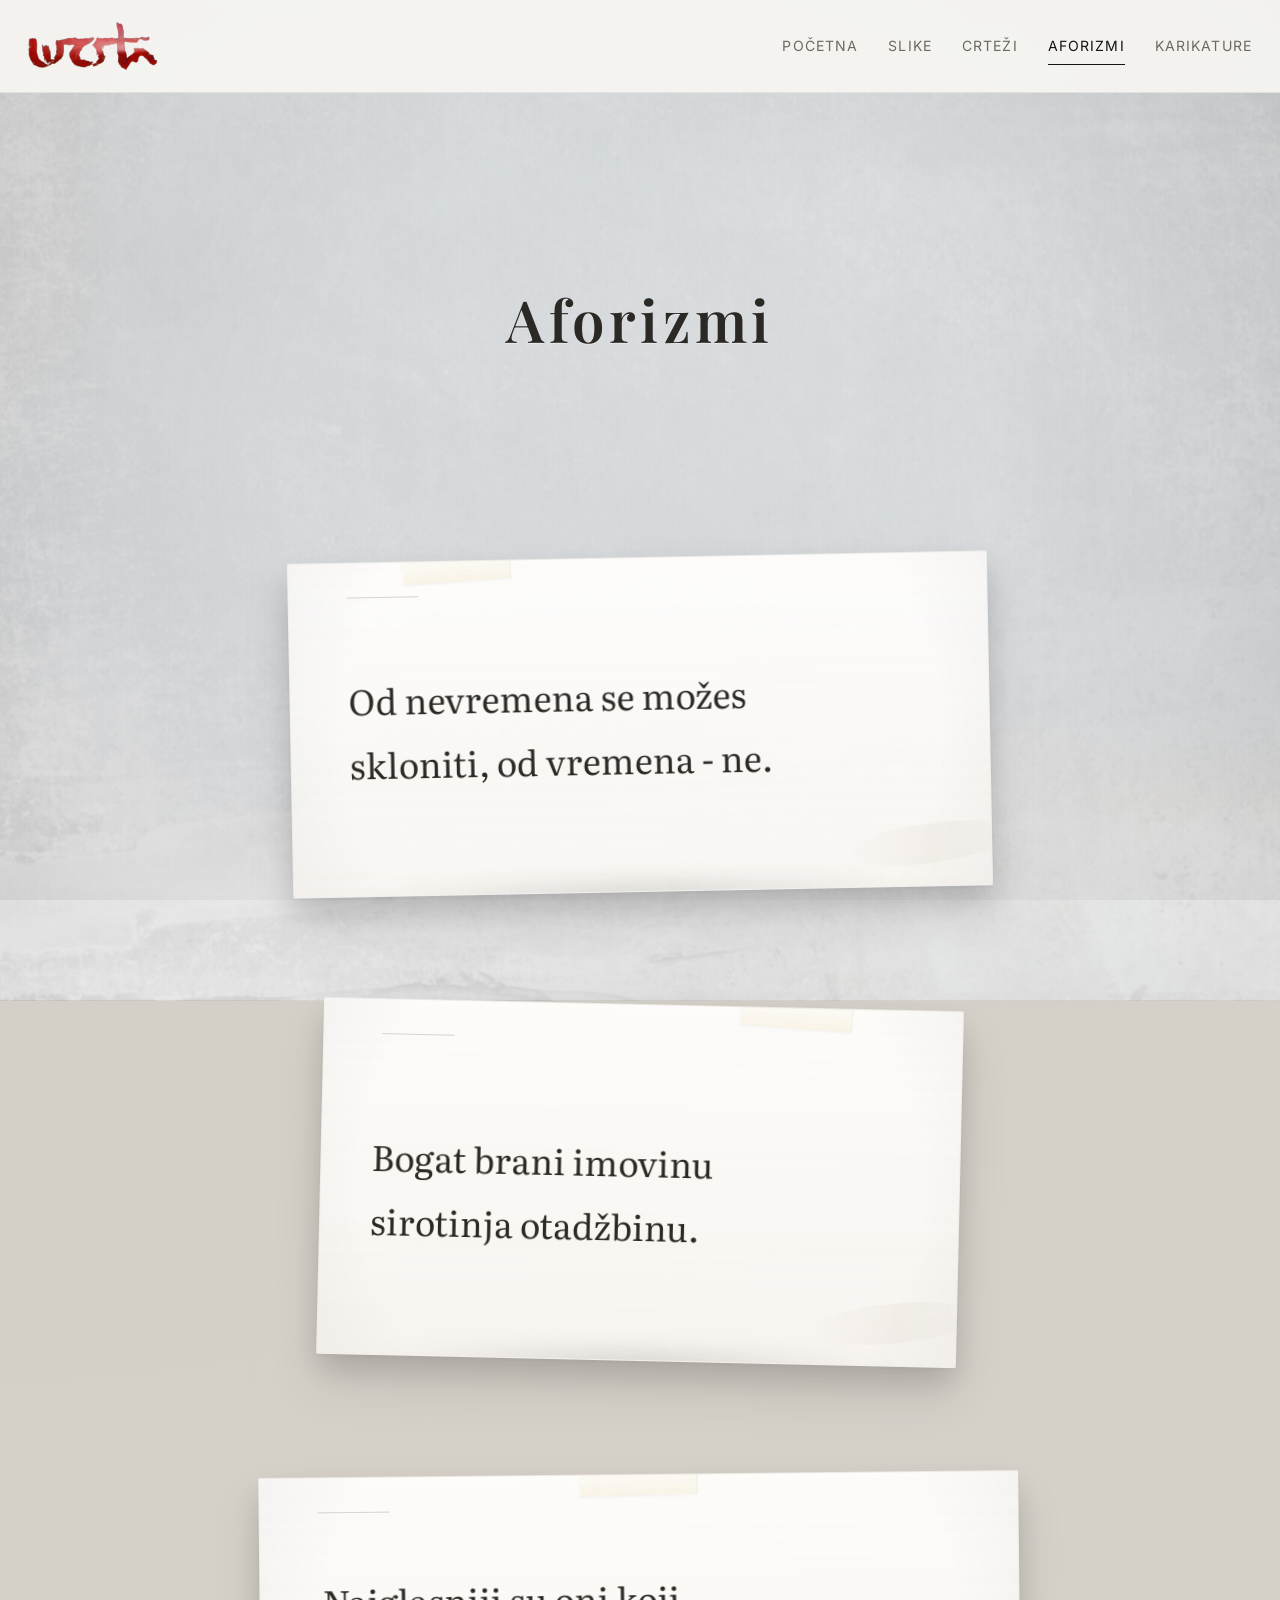
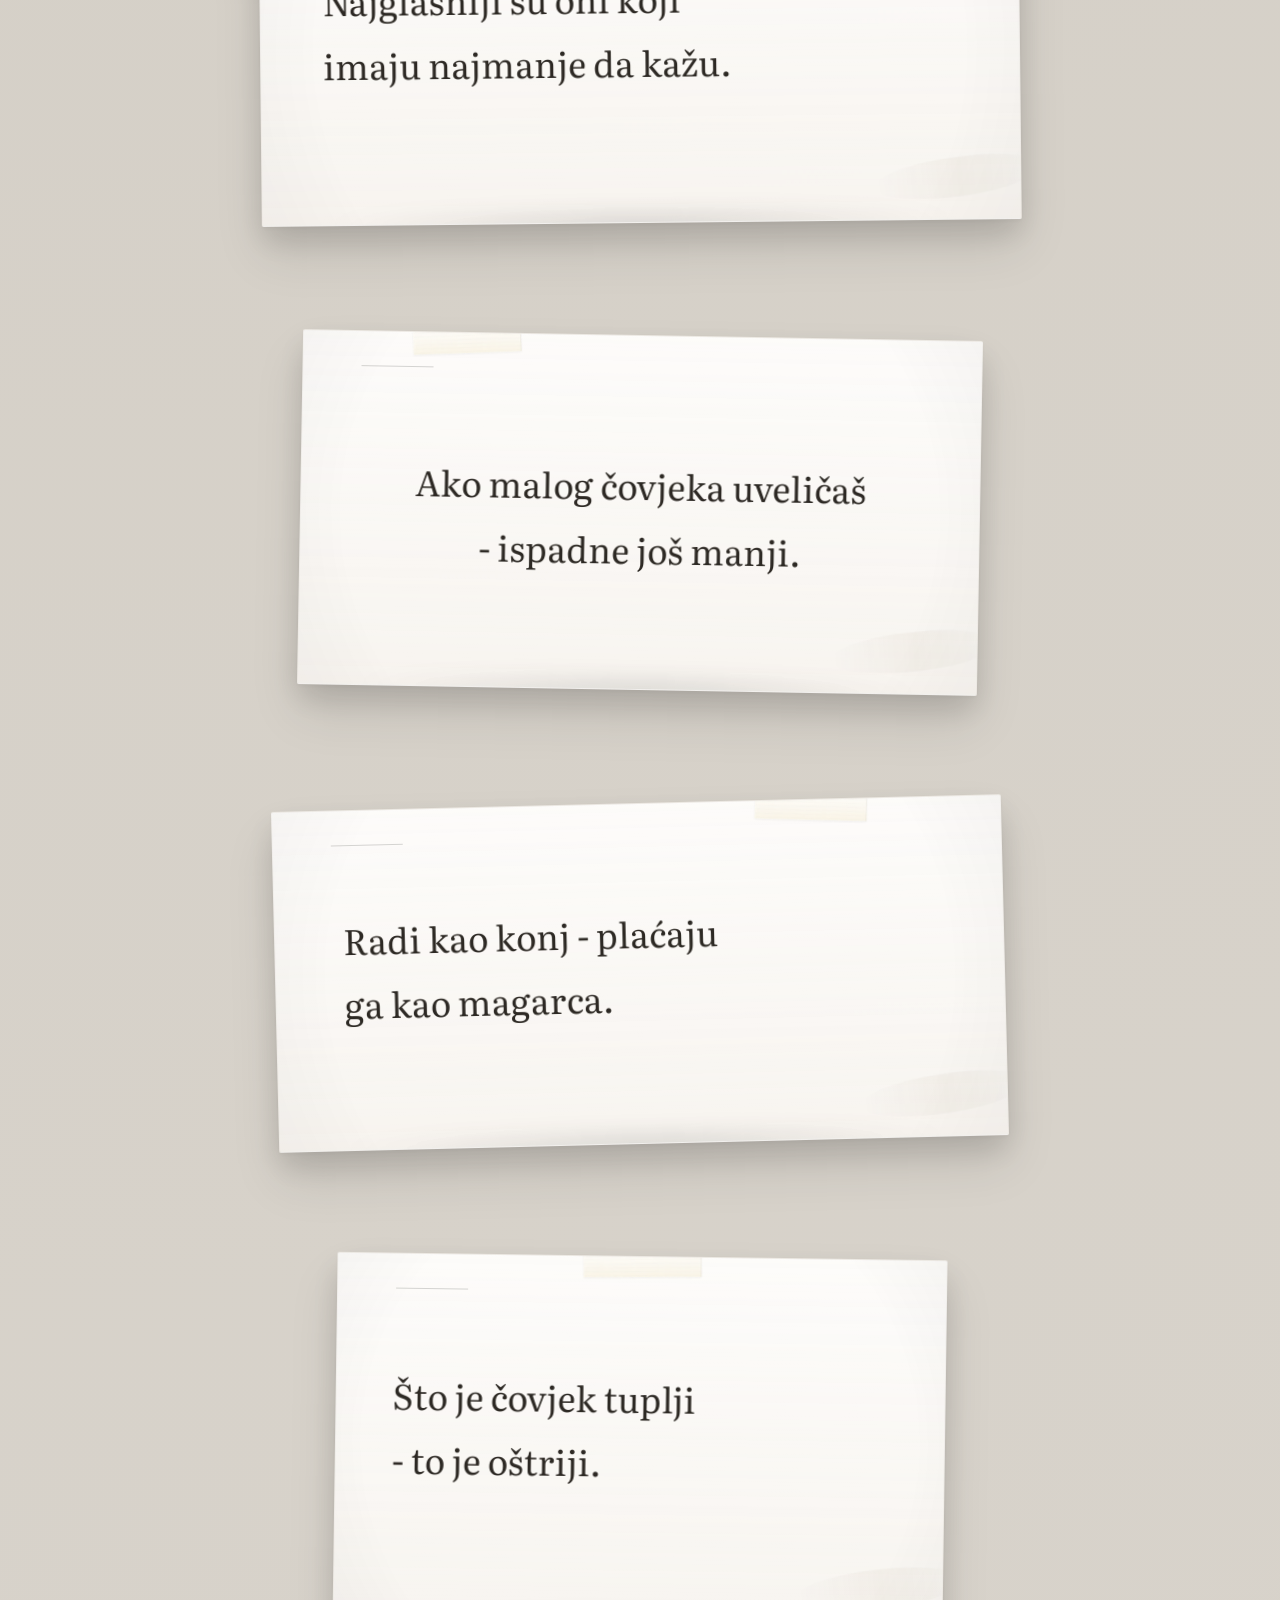
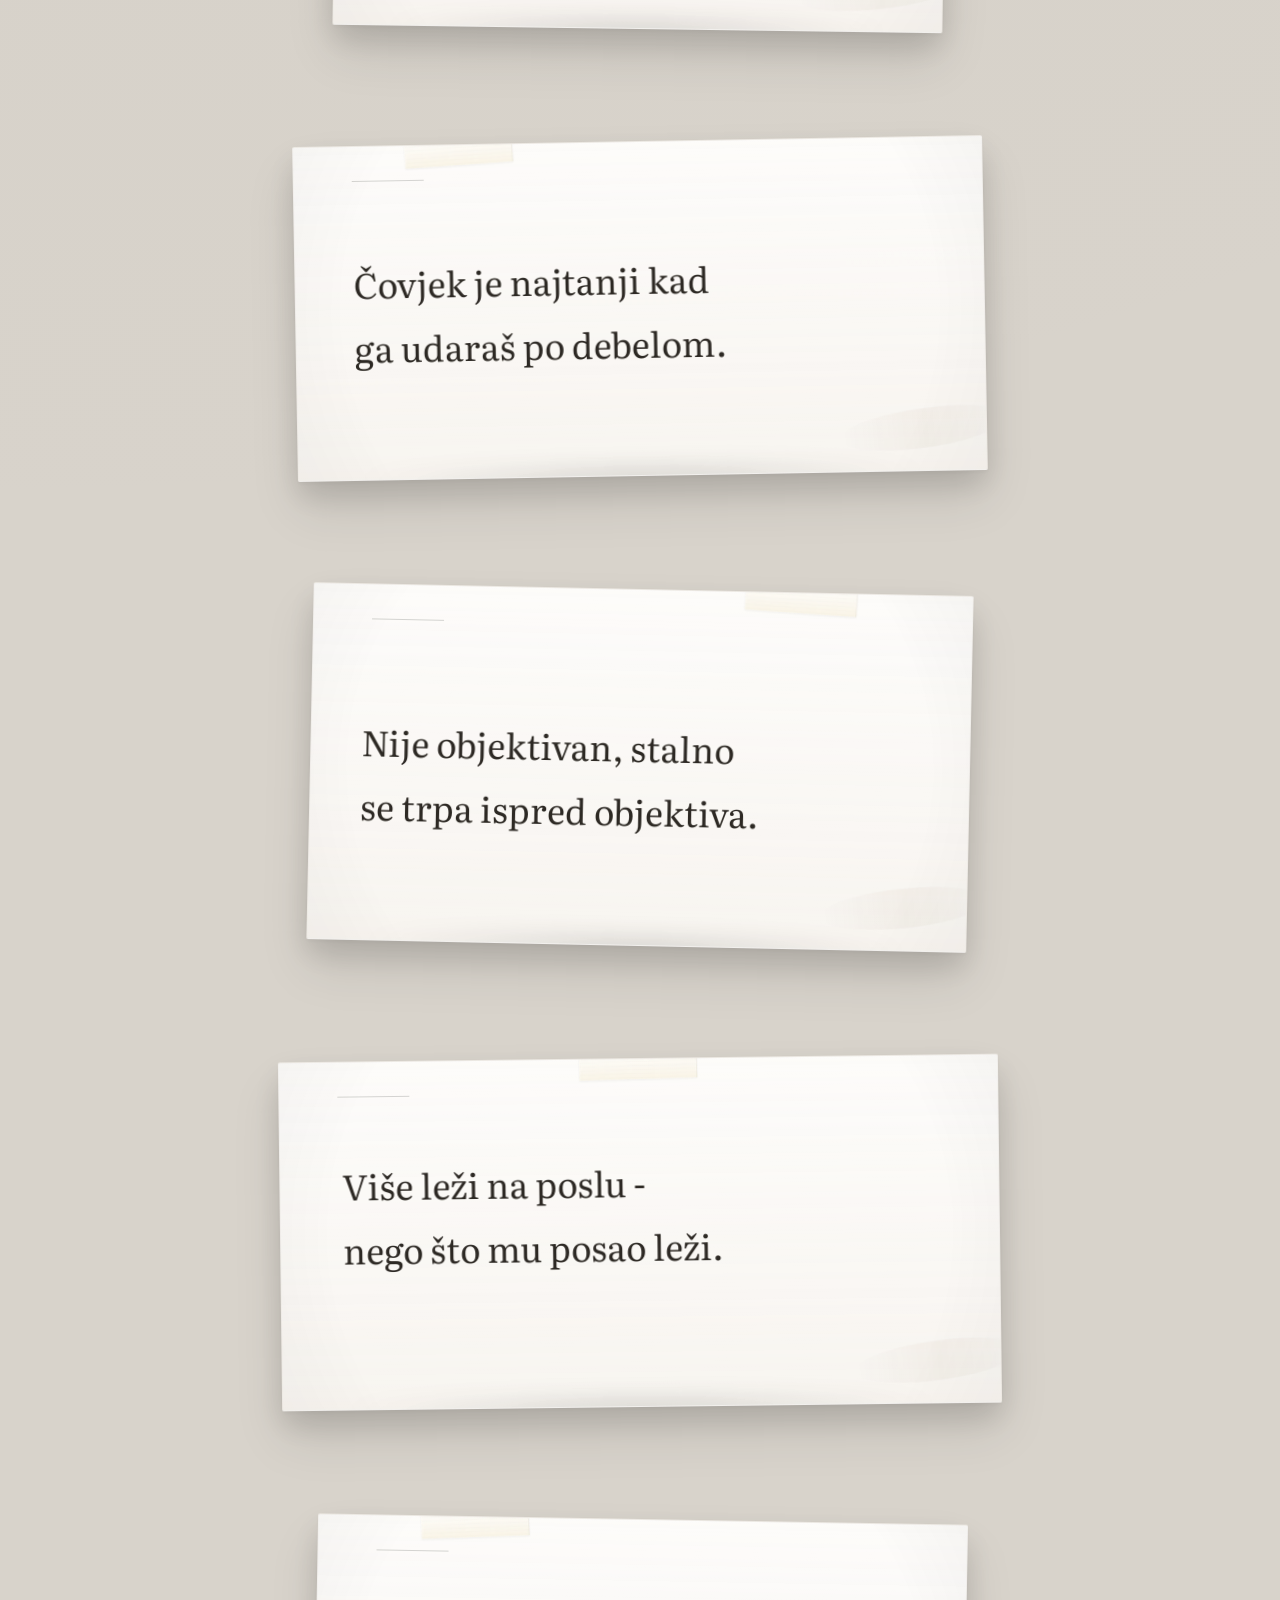
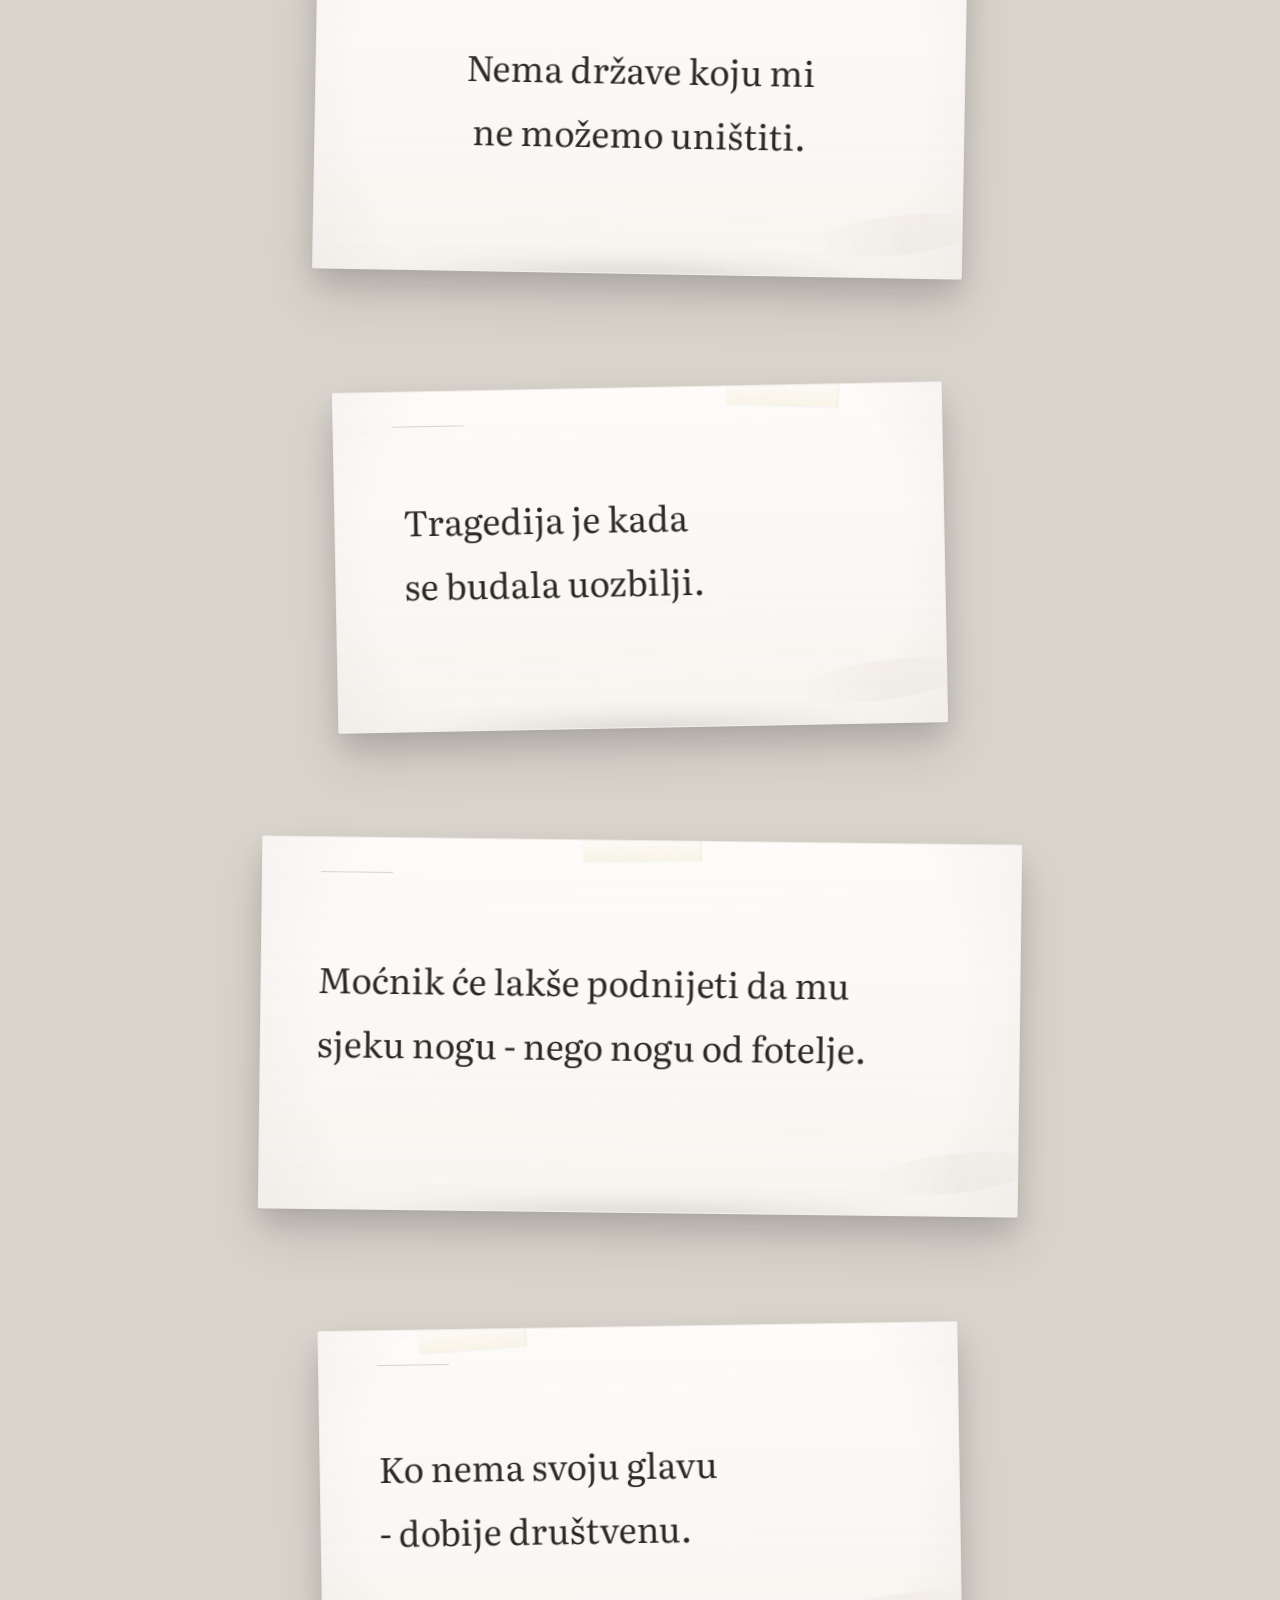
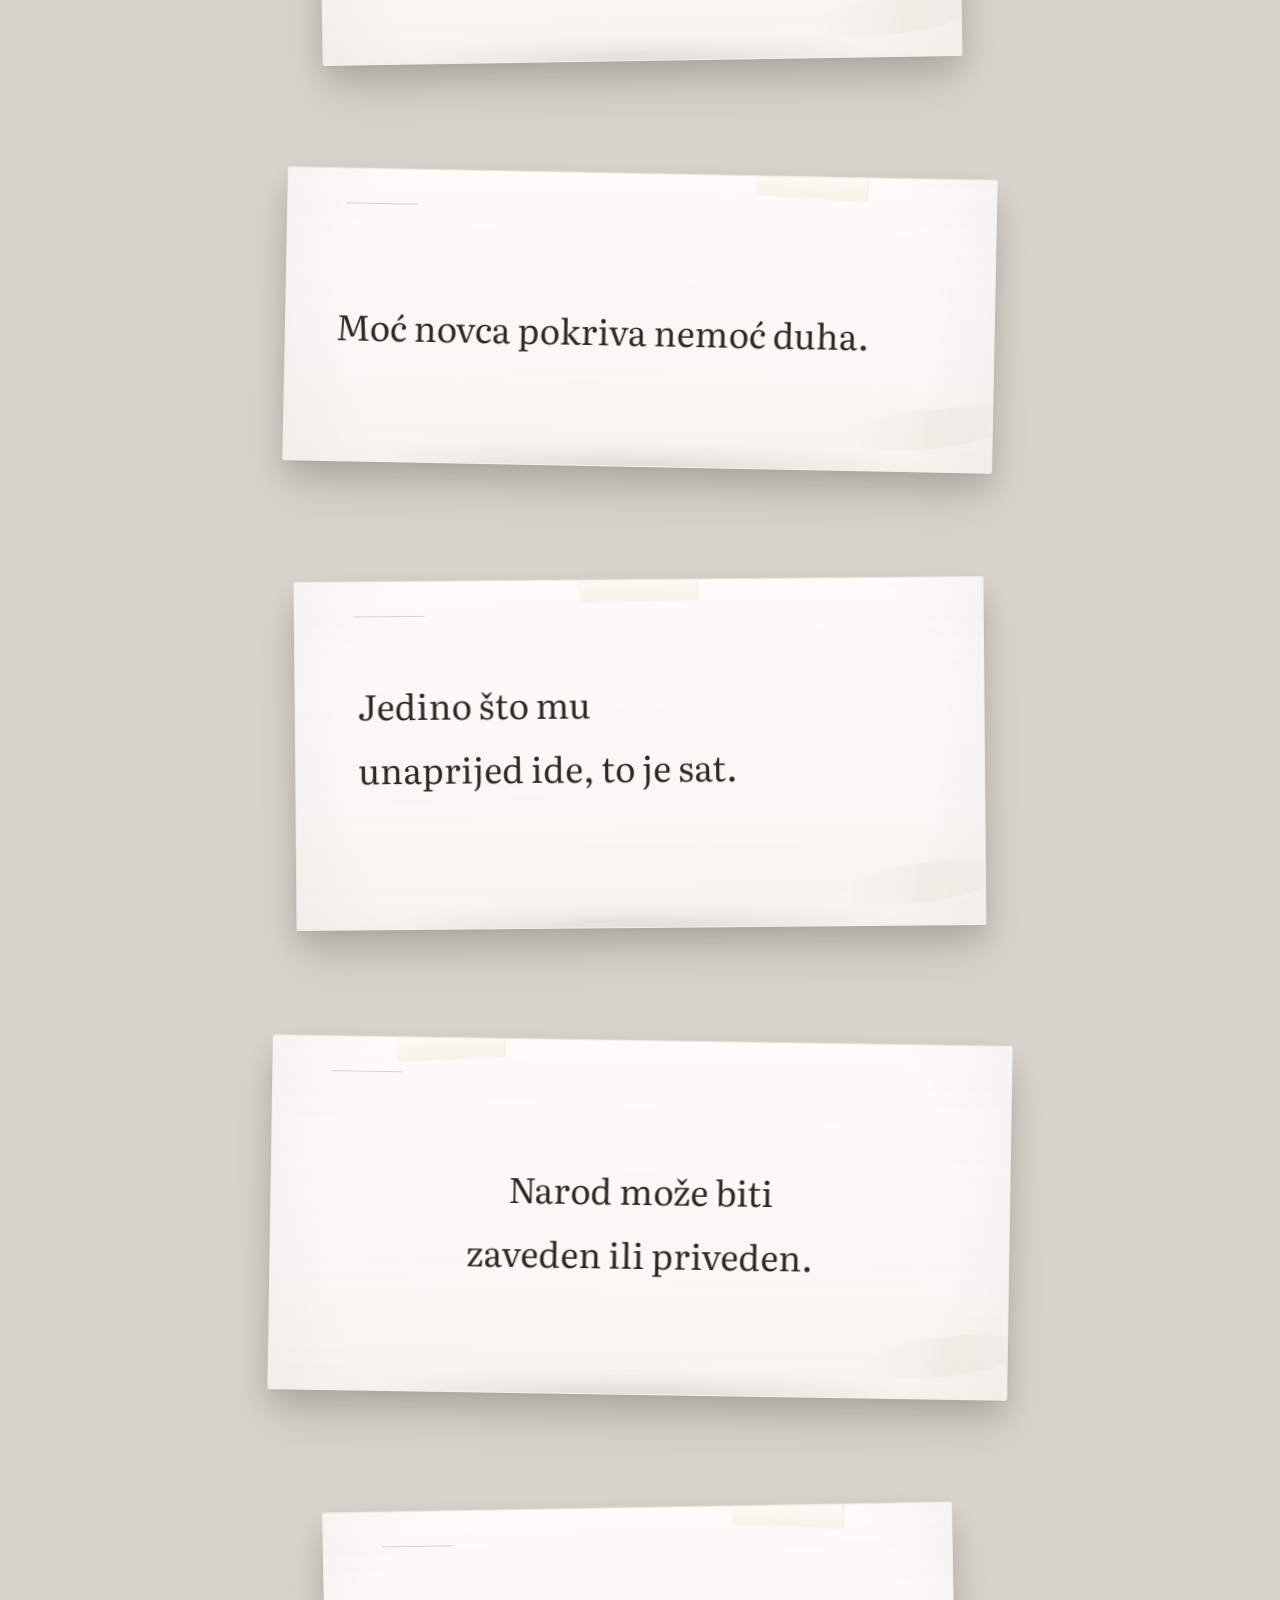
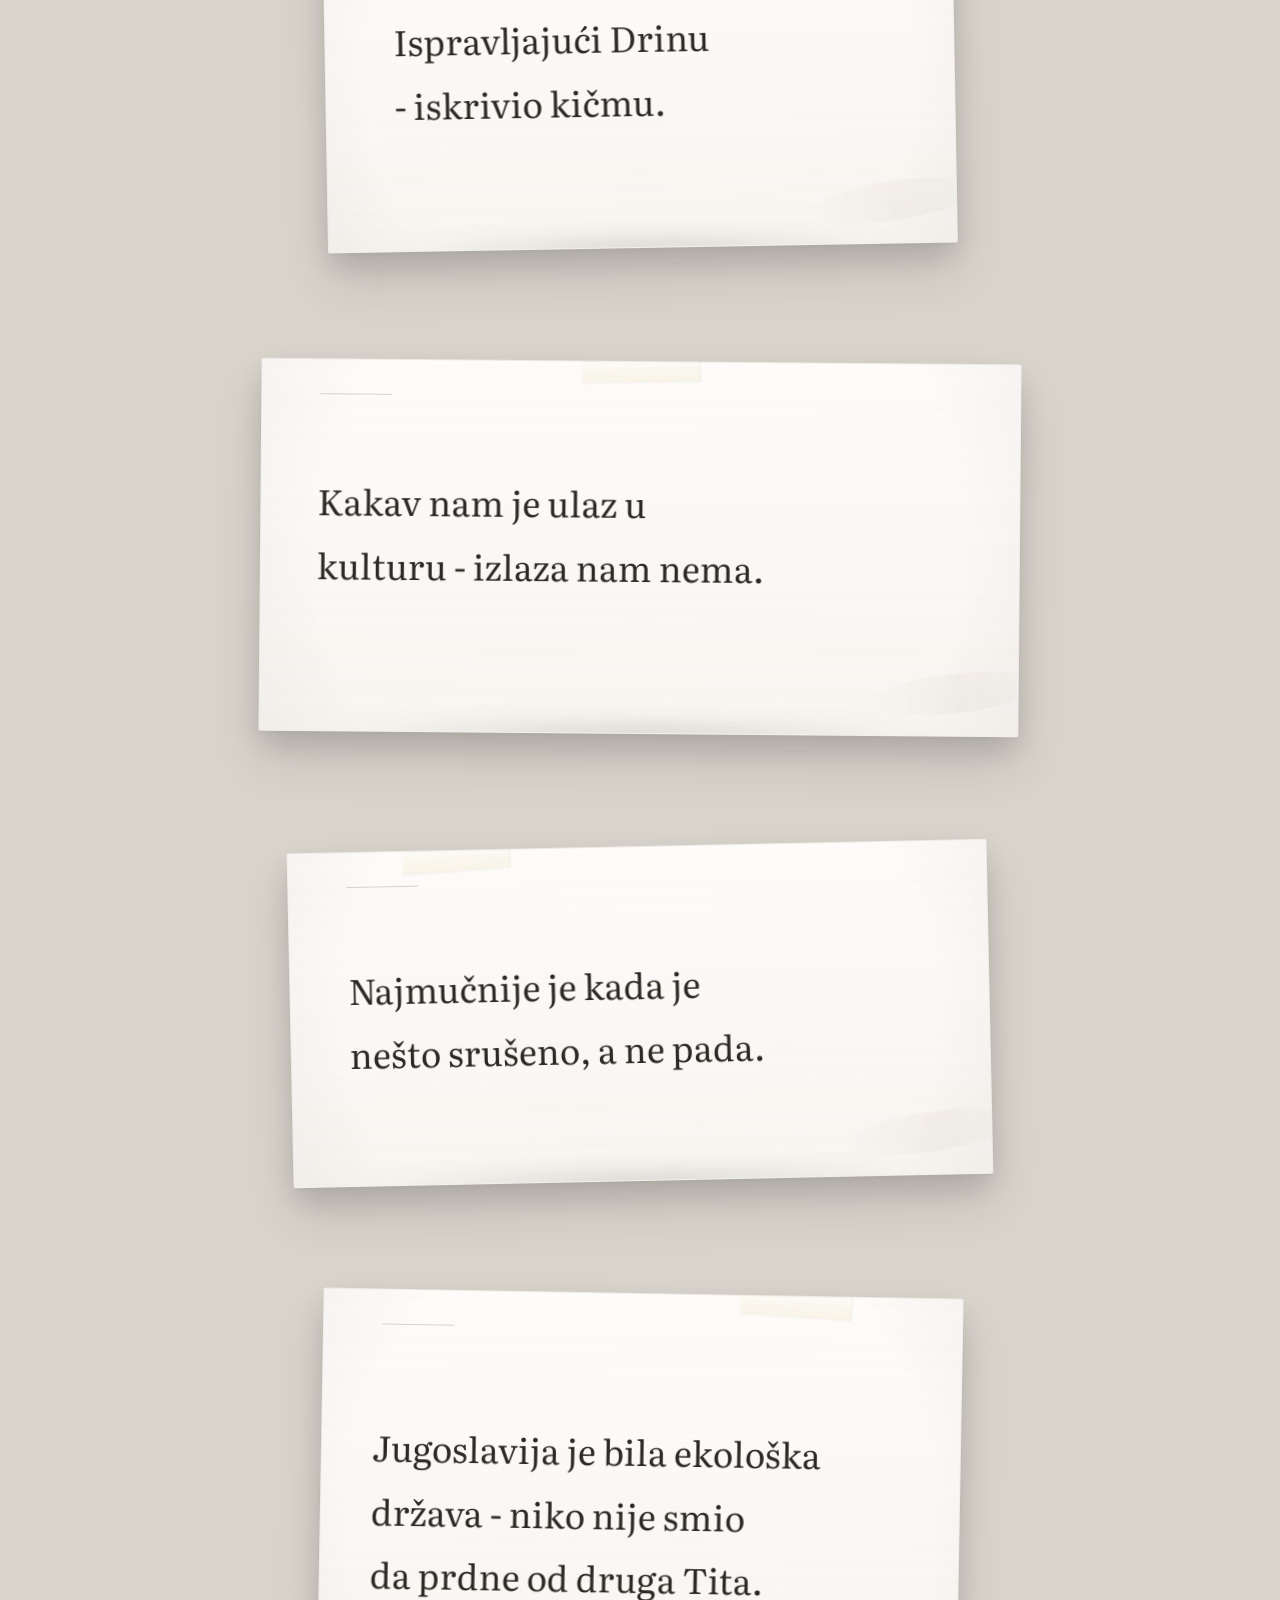
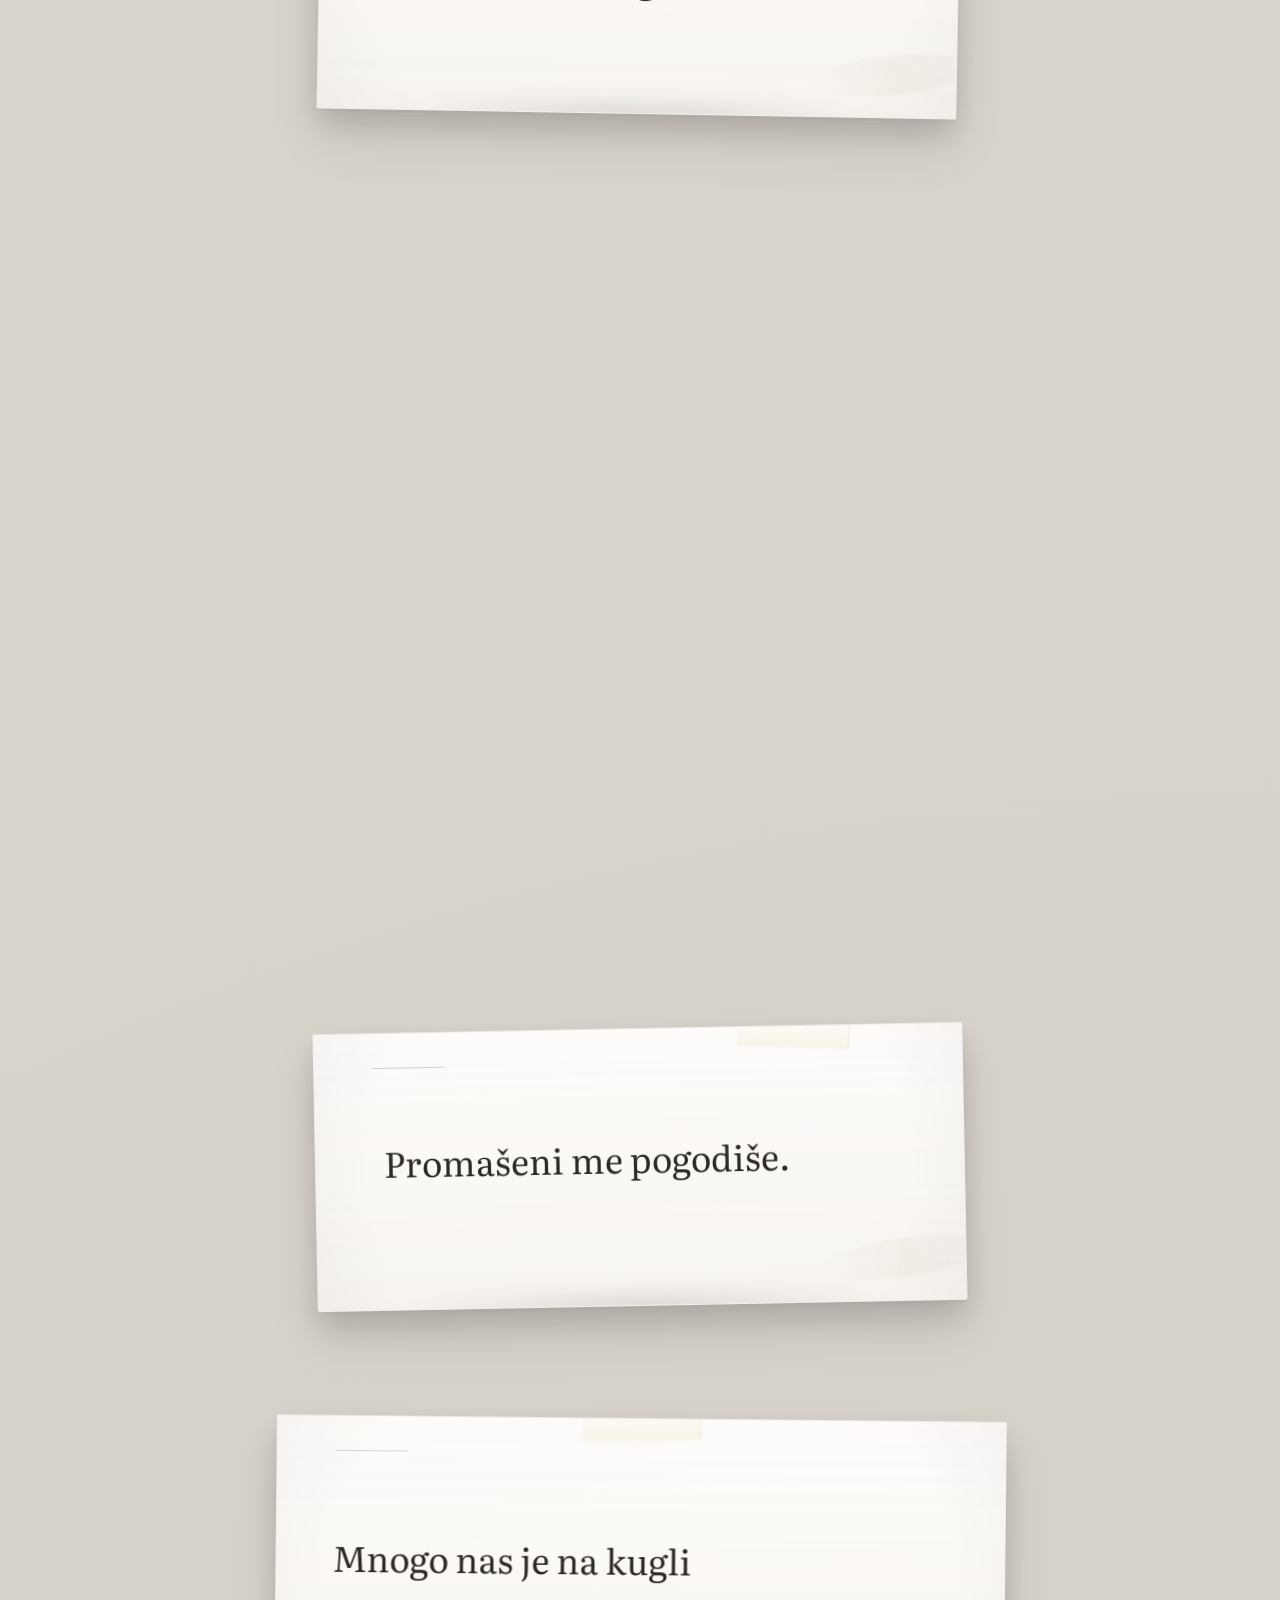
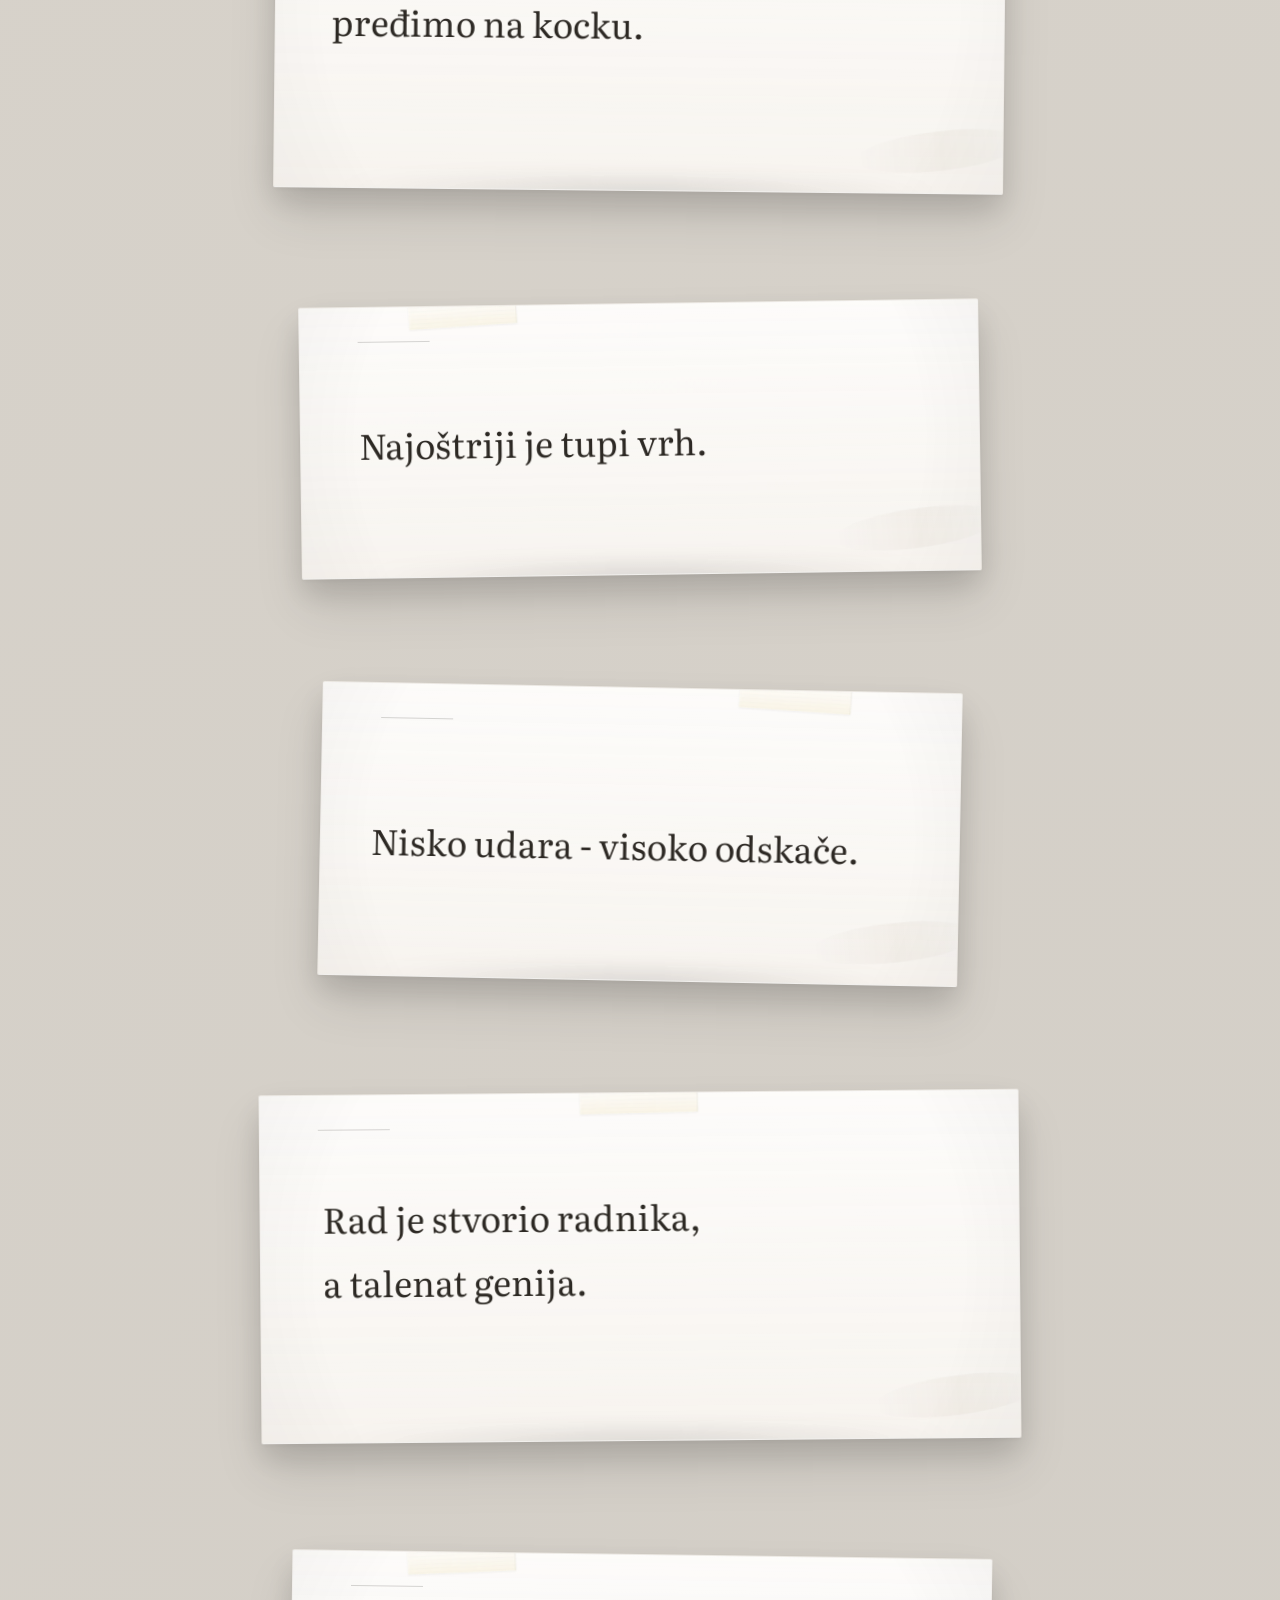
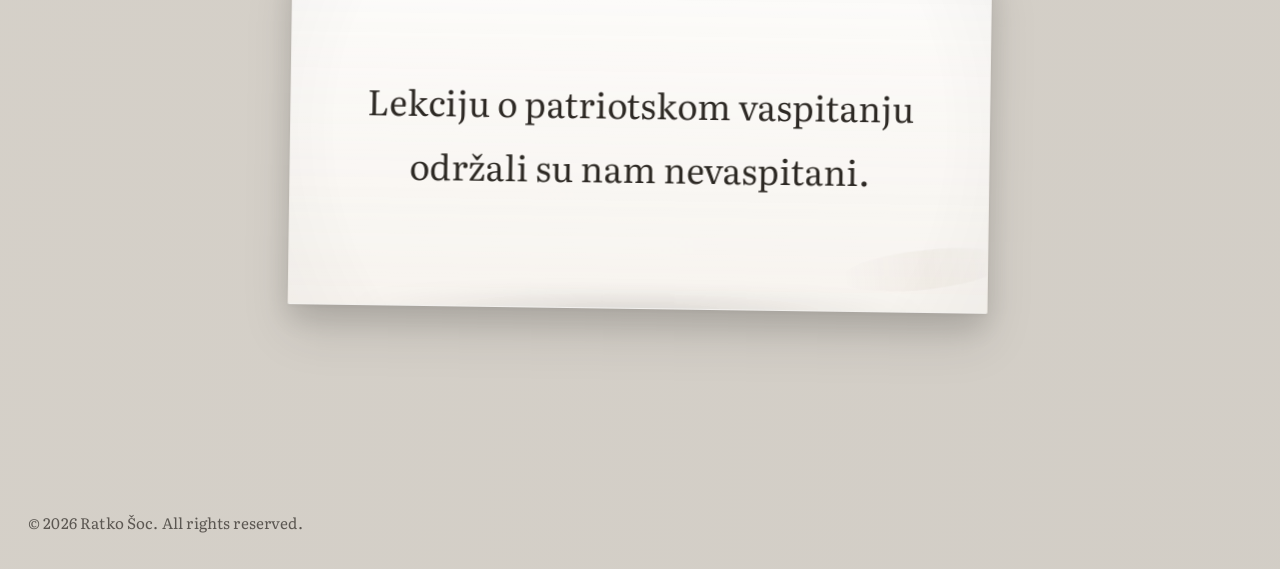
==== commit 4a7f4a16: "small improvements" ====
--- a/aforizmi.html
+++ b/aforizmi.html
@@ -415,6 +415,11 @@
 </div>
 </section>
 </main>
+<button aria-label="Nazad na vrh" class="back-to-top" id="backToTop" type="button">
+  <svg viewBox="0 0 24 24" xmlns="http://www.w3.org/2000/svg">
+    <polyline points="18 15 12 9 6 15"></polyline>
+  </svg>
+</button>
 <footer class="site-footer">
 <div class="container">
       © <span id="year"></span> Ratko Šoc. All rights reserved.
